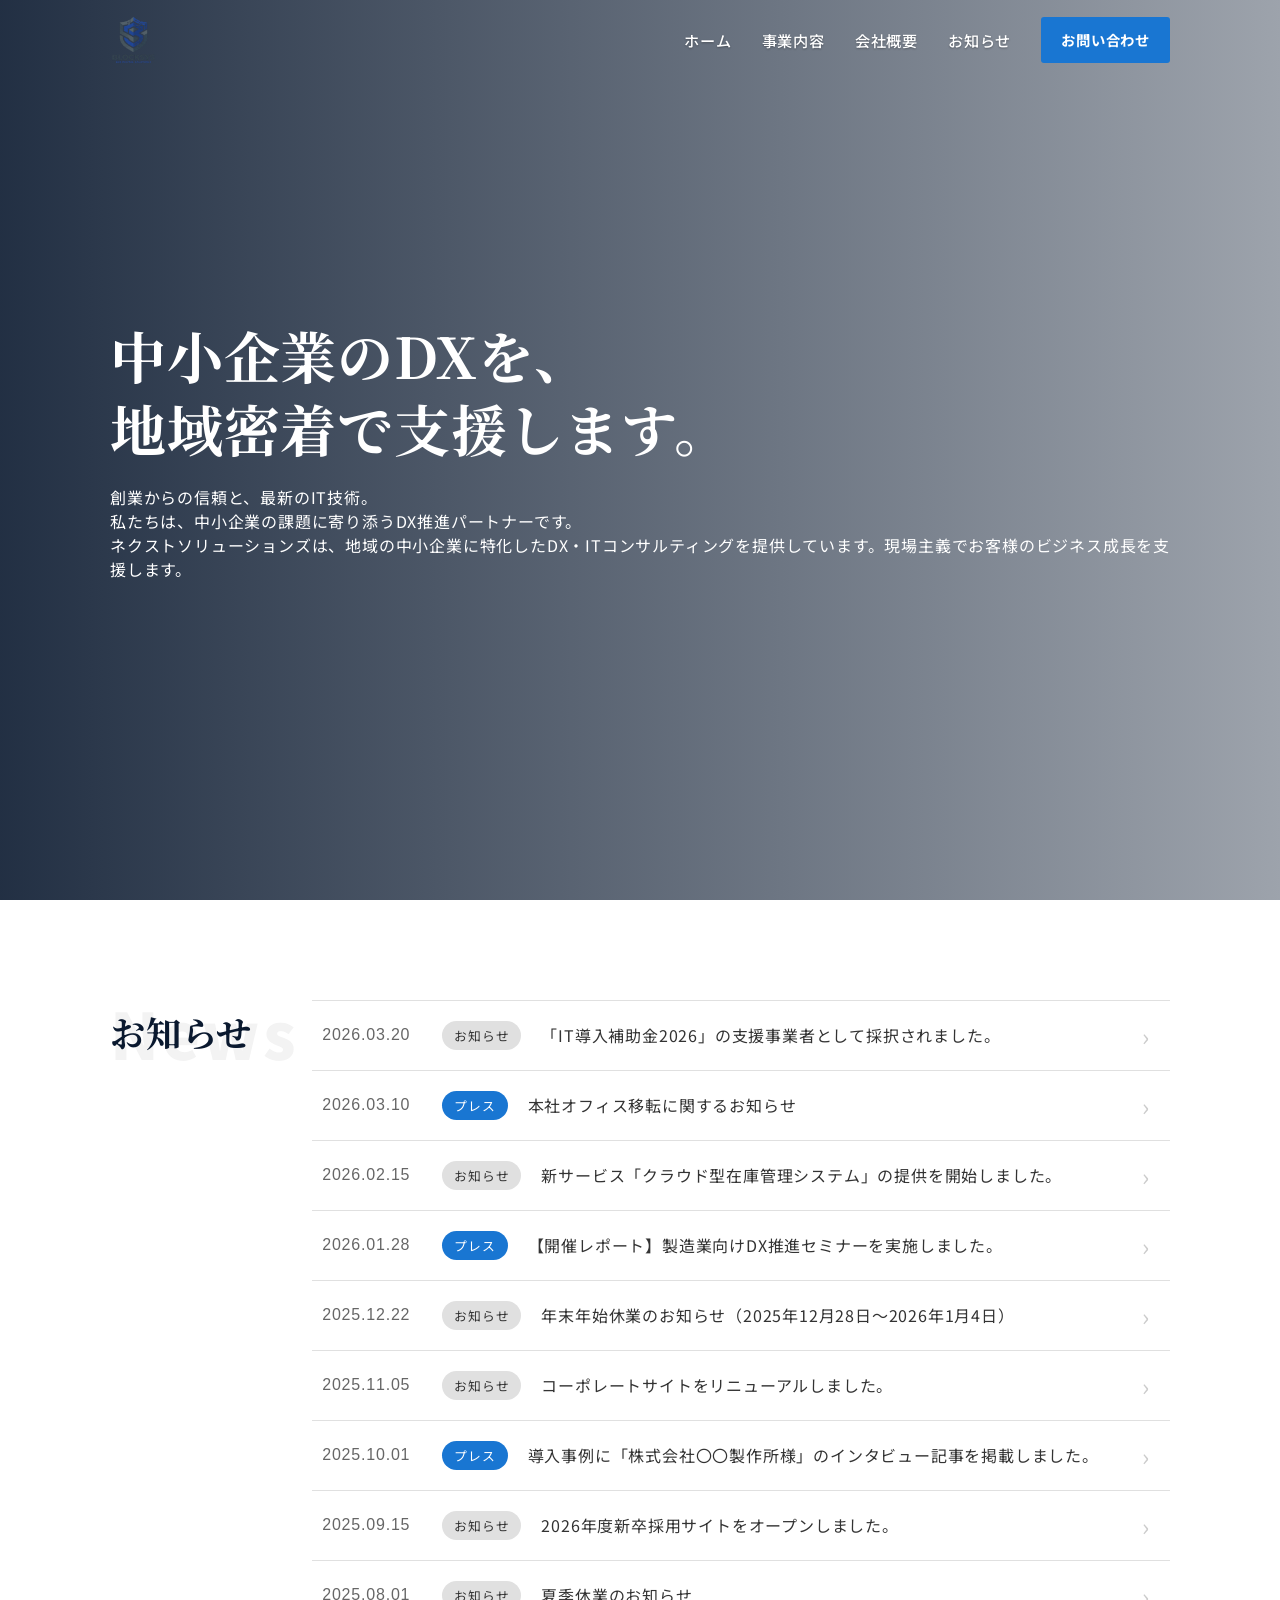
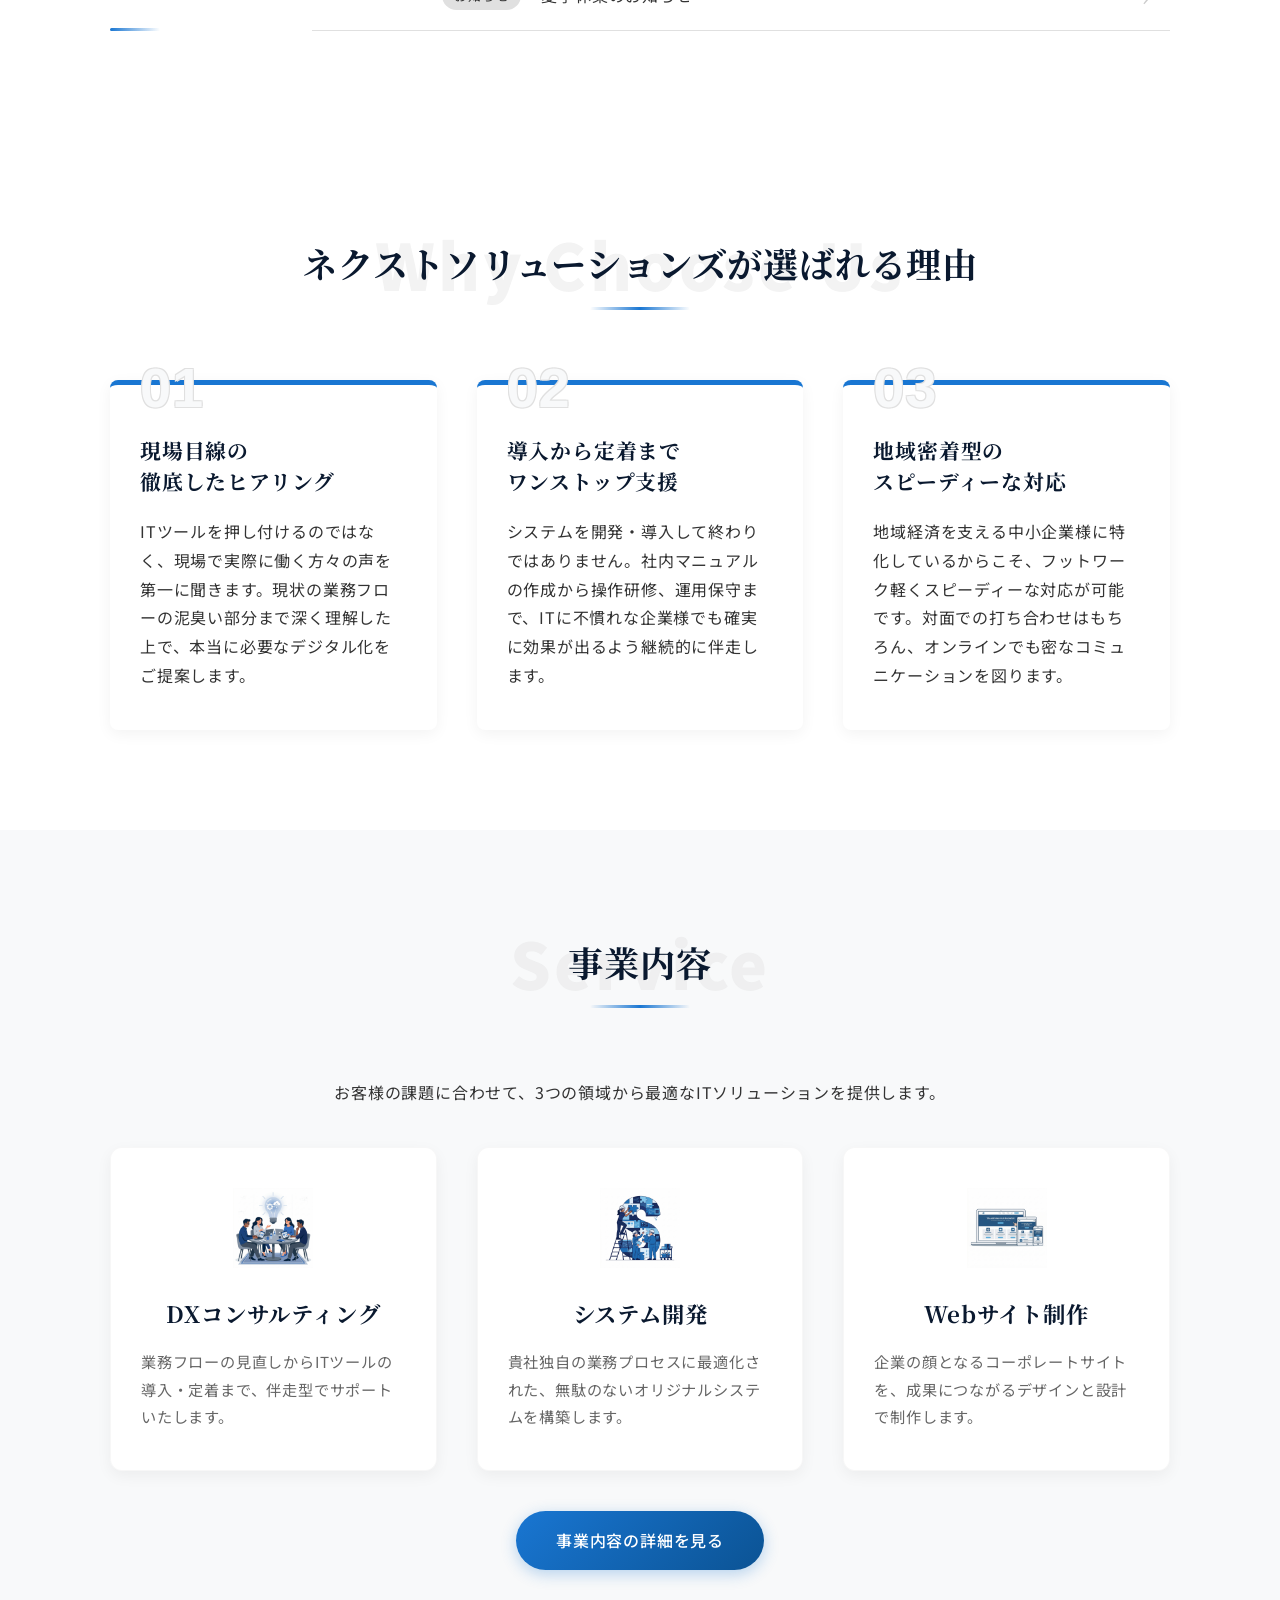
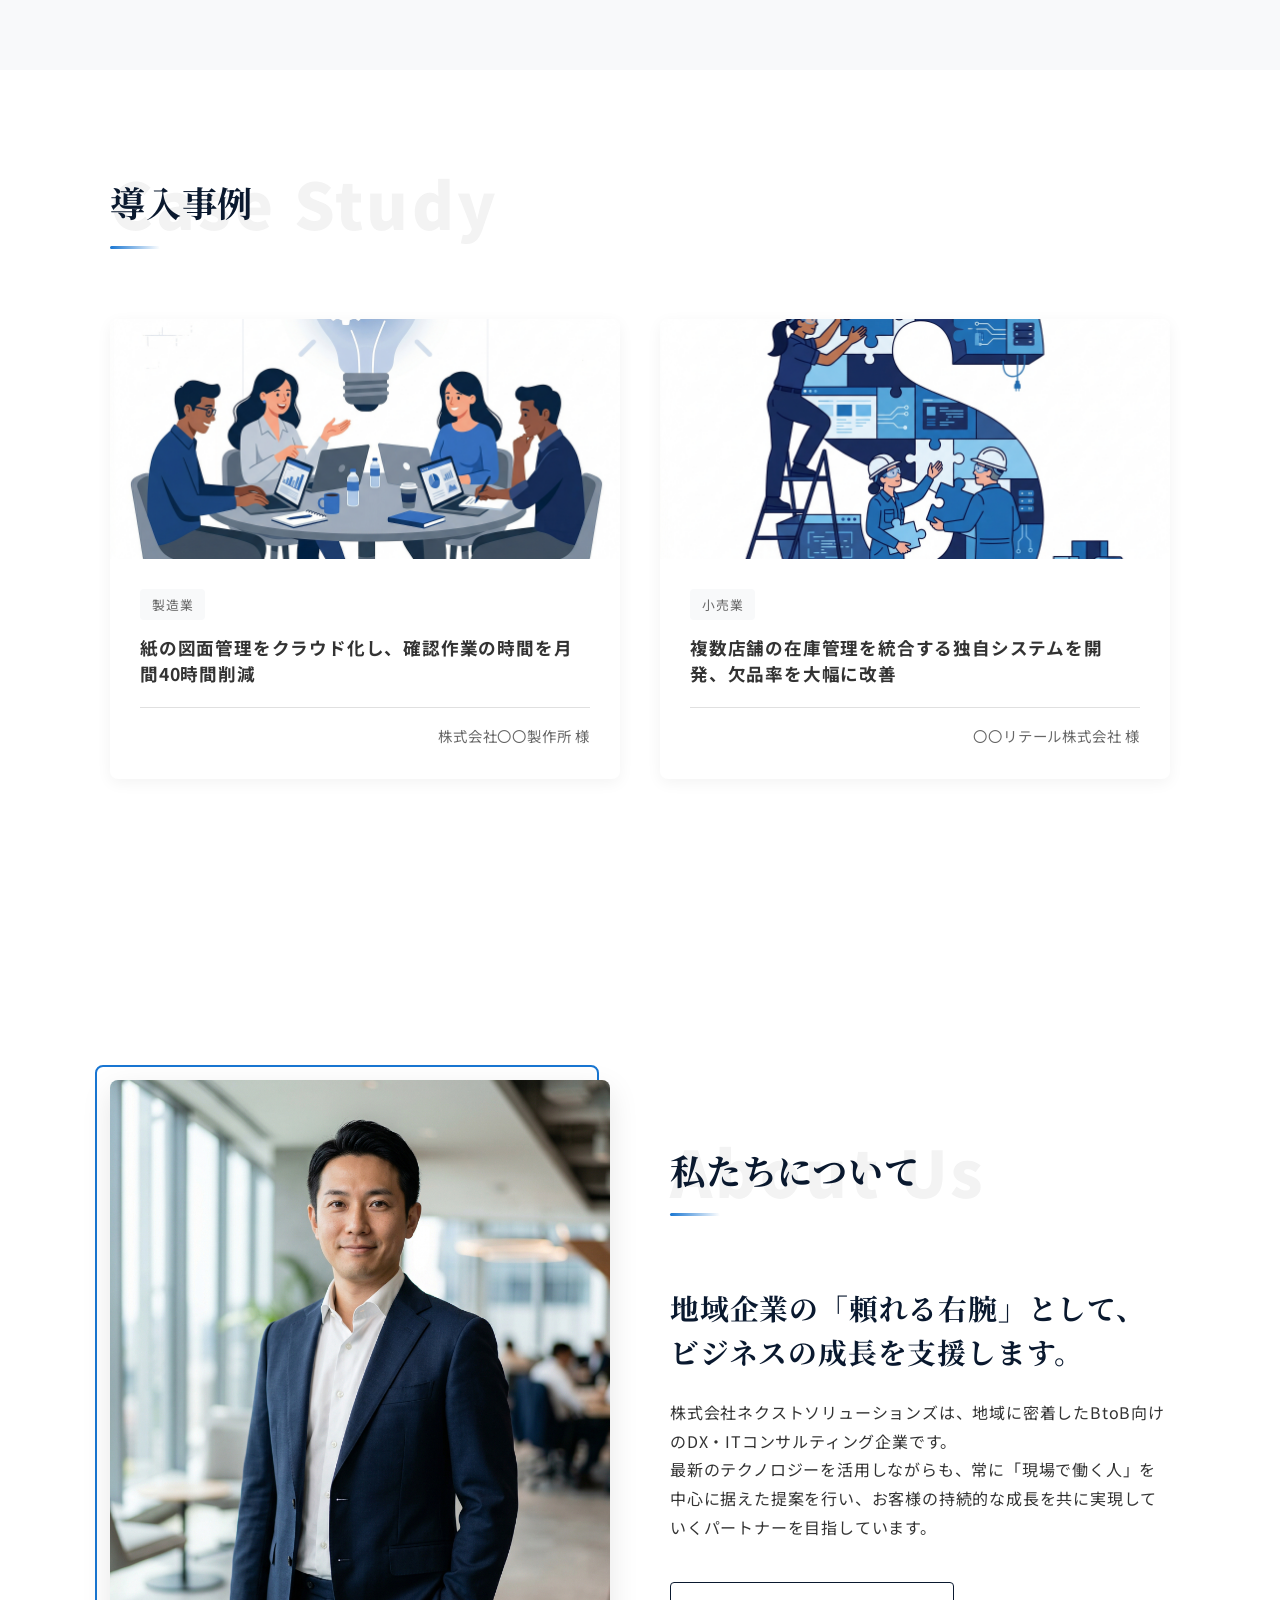
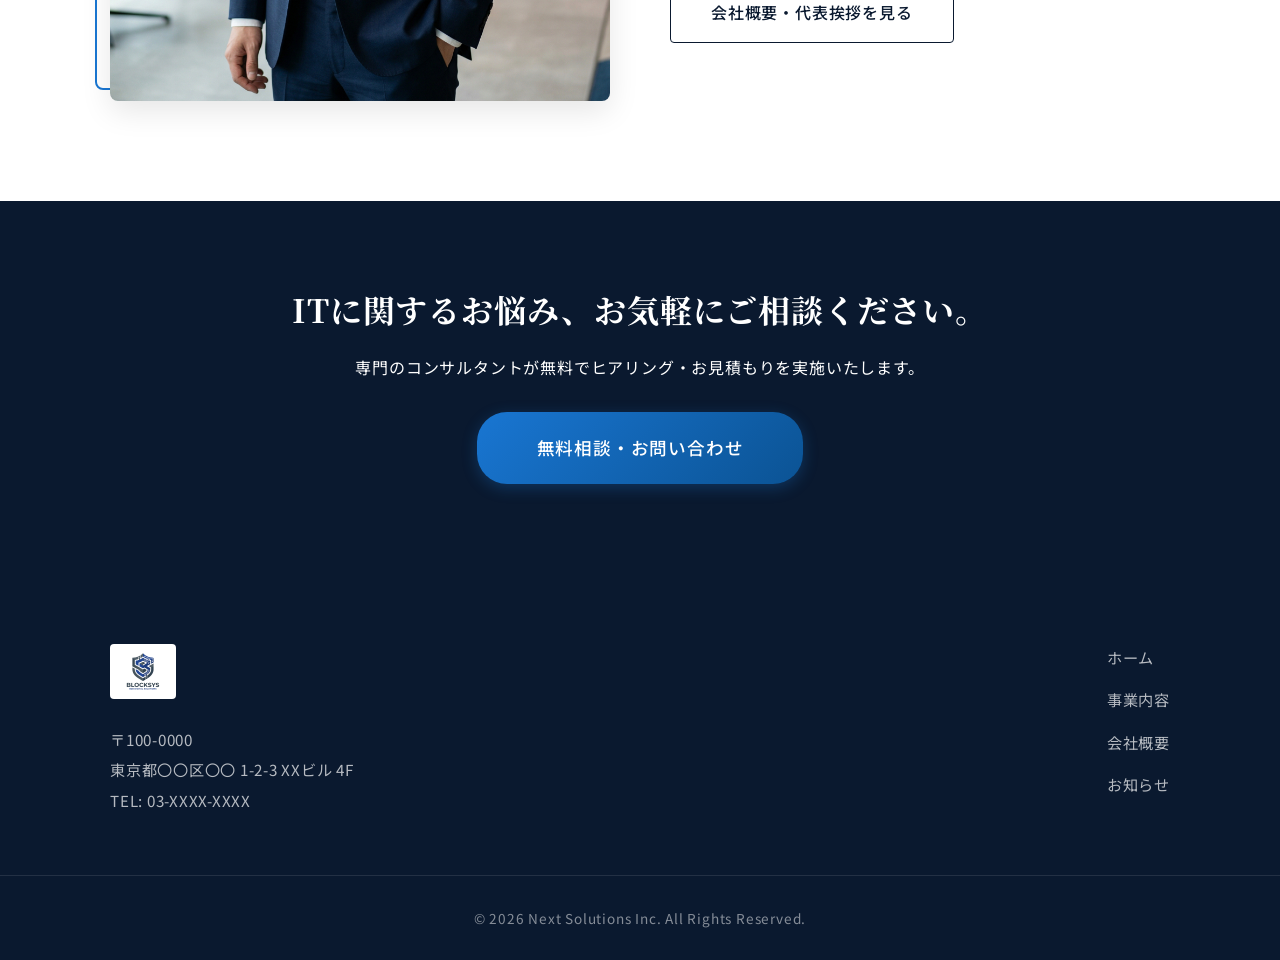
==== index.html @ 3fc7dc07 "git pull origin main --allow-unrelated-histories" ====
<!DOCTYPE html>
<html lang="ja">
<head>
    <meta charset="UTF-8">
    <meta name="viewport" content="width=device-width, initial-scale=1.0">
    <title>株式会社ネクストソリューションズ | 地域密着型DX・ITコンサルティング</title>
    <link rel="stylesheet" href="style.css">
    <link href="https://fonts.googleapis.com/css2?family=Noto+Sans+JP:wght@400;500;700&family=Noto+Serif+JP:wght@400;700&display=swap" rel="stylesheet">
    <style>
        .fade-in-up {
            opacity: 0;
            transform: translateY(30px);
            transition: opacity 0.8s ease-out, transform 0.8s ease-out;
        }
        .fade-in-up.is-visible {
            opacity: 1;
            transform: translateY(0);
        }
        .header-transparent {
            background-color: transparent;
            backdrop-filter: none;
            -webkit-backdrop-filter: none;
            box-shadow: none;
            border-bottom: none;
            transition: transform 0.3s ease, background-color 0.3s ease 0.1s, backdrop-filter 0.3s ease 0.1s, box-shadow 0.3s ease 0.1s;
        }
        .header-transparent .global-nav ul li a {
            color: #fff;
            text-shadow: 0 1px 2px rgba(0,0,0,0.3);
        }
        .header-transparent .btn-contact-header {
            color: #fff;
            border-color: #fff;
        }
        .header-transparent .menu-toggle span {
            background-color: #fff;
        }
        .header-transparent.scrolled {
            background-color: rgba(255, 255, 255, 0.95);
            backdrop-filter: blur(10px);
            -webkit-backdrop-filter: blur(10px);
            box-shadow: 0 2px 10px rgba(0, 0, 0, 0.05);
        }
        .header-transparent.scrolled .global-nav ul li a {
            color: #333;
            text-shadow: none;
        }
        .header-transparent.scrolled .btn-contact-header {
            color: #007bff; /* style.cssでの定義を想定 */
            border-color: #007bff; /* style.cssでの定義を想定 */
        }
        .header-transparent.scrolled .menu-toggle span {
            background-color: #333;
        }
        /* FVを画面最上部から表示し、高さをビューポートに合わせる */
        .fv {
            margin-top: 0;
            height: 100vh;
        }
        .news-more-btn {
            display: none; /* PCではボタンを非表示 */
        }

        /* スマートフォン表示（横幅768px以下）のお知らせセクションの調整 */
        @media (max-width: 768px) {
            .news-more-btn {
                display: block; /* スマホではボタンを表示 */
            }
            .news-list {
                display: block; /* 2列グリッドを解除 */
            }
            .news-list li {
                transition-delay: 0s !important; /* アニメーションの遅延をリセット */
            }
            /* 3件目以降を非表示にする */
            .news-list li:nth-child(n+3) {
                display: none;
            }
            .news-list li a {
                /* カード型デザインをリセットし、シンプルな箇条書き風に */
                display: block;
                padding: 15px 0;
                border-bottom: 1px solid #eee;
                border-radius: 0;
                height: auto;
            }
            .news-list .news-title {
                margin-top: 5px;
                /* 省略表示関連のスタイルを全てリセット */
                display: block;
                -webkit-line-clamp: unset;
                -webkit-box-orient: unset;
                overflow: visible;
                white-space: normal;
            }
        }
    </style>
</head>
<body>

    <!-- ローディング画面 -->
    <div id="loading" class="loading">
        <div class="loading-inner">
            <img src="images/logo.png" alt="Next Solutions" class="loading-logo">
            <div class="spinner"></div>
        </div>
    </div>

    <header class="header header-transparent">
        <div class="container header-inner">
            <a href="index.html" class="logo"><img src="images/logo.png" alt="Next Solutions"></a>
            <nav class="global-nav">
                <ul>
                    <li><a href="index.html">ホーム</a></li>
                    <li><a href="service.html">事業内容</a></li>
                    <li><a href="company.html">会社概要</a></li>
                    <li><a href="index.html#news">お知らせ</a></li> 
                </ul>
                <a href="contact.html" class="btn-contact-header">お問い合わせ</a>
            </nav>
            <button class="menu-toggle">
                <span></span><span></span><span></span>
            </button>
        </div>
    </header>

    <section class="fv">
        <div class="fv-bg">
            <video src="images/fv-bg.mp4" autoplay loop muted playsinline></video>
        </div>
        <div class="container fv-content">
            <h1 class="fv-catch fade-in-up">中小企業のDXを、<br>地域密着で支援します。</h1>
            <p class="fv-sub fade-in-up" style="transition-delay: 0.2s;">創業からの信頼と、最新のIT技術。<br>私たちは、中小企業の課題に寄り添うDX推進パートナーです。</p>
            <p class="fade-in-up" style="transition-delay: 0.4s;">
            ネクストソリューションズは、地域の中小企業に特化したDX・ITコンサルティングを提供しています。現場主義でお客様のビジネス成長を支援します。</p>
        </div>
    </section>

    <section id="news" class="news section-padding">
        <div class="container news-inner">
            <h2 class="section-title fade-in-up">お知らせ<span>News</span></h2>
            <ul class="news-list">
                <li class="fade-in-up">
                    <a href="#">
                        <time datetime="2026-03-20">2026.03.20</time>
                        <span class="category cat-info">お知らせ</span>
                        <p class="news-title">「IT導入補助金2026」の支援事業者として採択されました。</p>
                    </a>
                </li>
                <li class="fade-in-up" style="transition-delay: 0.1s;">
                    <a href="#">
                        <time datetime="2026-03-10">2026.03.10</time>
                        <span class="category cat-press">プレス</span>
                        <p class="news-title">本社オフィス移転に関するお知らせ</p>
                    </a>
                </li>
                <li class="fade-in-up" style="transition-delay: 0.2s;">
                    <a href="#">
                        <time datetime="2026-02-15">2026.02.15</time>
                        <span class="category cat-info">お知らせ</span>
                        <p class="news-title">新サービス「クラウド型在庫管理システム」の提供を開始しました。</p>
                    </a>
                </li>
                <li class="fade-in-up" style="transition-delay: 0.3s;">
                    <a href="#">
                        <time datetime="2026-01-28">2026.01.28</time>
                        <span class="category cat-press">プレス</span>
                        <p class="news-title">【開催レポート】製造業向けDX推進セミナーを実施しました。</p>
                    </a>
                </li>
                <li class="fade-in-up" style="transition-delay: 0.4s;">
                    <a href="#">
                        <time datetime="2025-12-22">2025.12.22</time>
                        <span class="category cat-info">お知らせ</span>
                        <p class="news-title">年末年始休業のお知らせ（2025年12月28日～2026年1月4日）</p>
                    </a>
                </li>
                <li class="fade-in-up" style="transition-delay: 0.5s;">
                    <a href="#">
                        <time datetime="2025-11-05">2025.11.05</time>
                        <span class="category cat-info">お知らせ</span>
                        <p class="news-title">コーポレートサイトをリニューアルしました。</p>
                    </a>
                </li>
                <li class="fade-in-up" style="transition-delay: 0.6s;">
                    <a href="#">
                        <time datetime="2025-10-01">2025.10.01</time>
                        <span class="category cat-press">プレス</span>
                        <p class="news-title">導入事例に「株式会社〇〇製作所様」のインタビュー記事を掲載しました。</p>
                    </a>
                </li>
                <li class="fade-in-up" style="transition-delay: 0.7s;">
                    <a href="#">
                        <time datetime="2025-09-15">2025.09.15</time>
                        <span class="category cat-info">お知らせ</span>
                        <p class="news-title">2026年度新卒採用サイトをオープンしました。</p>
                    </a>
                </li>
                <li class="fade-in-up" style="transition-delay: 0.8s;">
                    <a href="#">
                        <time datetime="2025-08-01">2025.08.01</time>
                        <span class="category cat-info">お知らせ</span>
                        <p class="news-title">夏季休業のお知らせ</p>
                    </a>
                </li>
            </ul>
            <div class="news-more-btn text-center mt-40 fade-in-up">
                <a href="#" class="btn-outline">お知らせ一覧を見る</a>
            </div>
        </div>
    </section>

    <section class="features section-padding">
        <div class="container">
            <h2 class="section-title text-center fade-in-up">ネクストソリューションズが選ばれる理由<span>Why Choose Us</span></h2>
            <div class="features-grid">
                <div class="feature-item fade-in-up">
                    <div class="feature-num">01</div>
                    <h3>現場目線の<br>徹底したヒアリング</h3>
                    <p>ITツールを押し付けるのではなく、現場で実際に働く方々の声を第一に聞きます。現状の業務フローの泥臭い部分まで深く理解した上で、本当に必要なデジタル化をご提案します。</p>
                </div>
                <div class="feature-item fade-in-up" style="transition-delay: 0.2s;">
                    <div class="feature-num">02</div>
                    <h3>導入から定着まで<br>ワンストップ支援</h3>
                    <p>システムを開発・導入して終わりではありません。社内マニュアルの作成から操作研修、運用保守まで、ITに不慣れな企業様でも確実に効果が出るよう継続的に伴走します。</p>
                </div>
                <div class="feature-item fade-in-up" style="transition-delay: 0.4s;">
                    <div class="feature-num">03</div>
                    <h3>地域密着型の<br>スピーディーな対応</h3>
                    <p>地域経済を支える中小企業様に特化しているからこそ、フットワーク軽くスピーディーな対応が可能です。対面での打ち合わせはもちろん、オンラインでも密なコミュニケーションを図ります。</p>
                </div>
            </div>
        </div>
    </section>

    <section class="service section-padding bg-light">
        <div class="container">
            <h2 class="section-title text-center fade-in-up">事業内容<span>Service</span></h2>
            <p class="text-center mb-40 fade-in-up">お客様の課題に合わせて、3つの領域から最適なITソリューションを提供します。</p>
            <div class="service-grid">
                <div class="service-card fade-in-up">
                    <div class="service-icon"><img src="images/image_2.jpg" alt="DXコンサルティング"></div>
                    <h3>DXコンサルティング</h3>
                    <p>業務フローの見直しからITツールの導入・定着まで、伴走型でサポートいたします。</p>
                </div>
                <div class="service-card fade-in-up" style="transition-delay: 0.2s;">
                    <div class="service-icon"><img src="images/image_3.jpg" alt="システム開発"></div>
                    <h3>システム開発</h3>
                    <p>貴社独自の業務プロセスに最適化された、無駄のないオリジナルシステムを構築します。</p>
                </div>
                <div class="service-card fade-in-up" style="transition-delay: 0.4s;">
                    <div class="service-icon"><img src="images/image_4.jpg" alt="Webサイト制作"></div>
                    <h3>Webサイト制作</h3>
                    <p>企業の顔となるコーポレートサイトを、成果につながるデザインと設計で制作します。</p>
                </div>
            </div>
            <div class="text-center mt-40">
                <a href="service.html" class="btn-primary">事業内容の詳細を見る</a>
            </div>
        </div>
    </section>

    <section class="case-study section-padding">
        <div class="container">
            <h2 class="section-title fade-in-up">導入事例<span>Case Study</span></h2>
            <div class="case-grid">
                <a href="#" class="case-card fade-in-up">
                    <div class="case-image"><img src="images/image_2.jpg" alt="事例1"></div>
                    <div class="case-content">
                        <span class="case-category">製造業</span>
                        <h3 class="case-title">紙の図面管理をクラウド化し、確認作業の時間を月間40時間削減</h3>
                        <p class="case-client">株式会社〇〇製作所 様</p>
                    </div>
                </a>
                <a href="#" class="case-card fade-in-up" style="transition-delay: 0.2s;">
                    <div class="case-image"><img src="images/image_3.jpg" alt="事例2"></div>
                    <div class="case-content">
                        <span class="case-category">小売業</span>
                        <h3 class="case-title">複数店舗の在庫管理を統合する独自システムを開発、欠品率を大幅に改善</h3>
                        <p class="case-client">〇〇リテール株式会社 様</p>
                    </div>
                </a>
            </div>
            <div class="text-center mt-40 fade-in-up">
                <a href="#" class="btn-outline">導入事例一覧を見る</a>
            </div>
        </div>
    </section>

    <section class="company section-padding">
        <div class="container company-inner">
            <div class="company-image fade-in-up">
                <img src="images/image_5.jpg" alt="私たちについて">
            </div>
            <div class="company-text fade-in-up" style="transition-delay: 0.2s;">
                <h2 class="section-title">私たちについて<span>About Us</span></h2>
                <h3 class="company-catch">地域企業の「頼れる右腕」として、<br>ビジネスの成長を支援します。</h3>
                <p>株式会社ネクストソリューションズは、地域に密着したBtoB向けのDX・ITコンサルティング企業です。<br>最新のテクノロジーを活用しながらも、常に「現場で働く人」を中心に据えた提案を行い、お客様の持続的な成長を共に実現していくパートナーを目指しています。</p>
                <div class="mt-40">
                    <a href="company.html" class="btn-outline">会社概要・代表挨拶を見る</a>
                </div>
            </div>
        </div>
    </section>

    <section class="contact-cta">
        <div class="container text-center fade-in-up">
            <h2>ITに関するお悩み、お気軽にご相談ください。</h2>
            <p>専門のコンサルタントが無料でヒアリング・お見積もりを実施いたします。</p>
            <a href="contact.html" class="btn-primary btn-large mt-20">無料相談・お問い合わせ</a>
        </div>
    </section>

    <footer class="footer">
        <div class="container footer-inner">
            <div class="footer-info">
                <div class="footer-logo"><img src="images/logo.png" alt="Next Solutions"></div>
                <p>〒100-0000<br>東京都〇〇区〇〇 1-2-3 XXビル 4F<br>TEL: 03-XXXX-XXXX</p>
            </div>
            <div class="footer-links">
                <ul>
                    <li><a href="index.html">ホーム</a></li>
                    <li><a href="service.html">事業内容</a></li>
                    <li><a href="company.html">会社概要</a></li>
                    <li><a href="index.html#news">お知らせ</a></li>
                </ul>
            </div>
        </div>
        <div class="footer-copy">
            <p>&copy; 2026 Next Solutions Inc. All Rights Reserved.</p>
        </div>
    </footer>

    <script>
        // ローディング画面の制御
        let isLoaded = false;
        const loading = document.getElementById('loading');
        
        window.addEventListener('load', () => {
            isLoaded = true;
            if (loading) {
                loading.classList.remove('is-active');
                loading.classList.add('is-loaded');
            }
        });

        // 読み込みに時間がかかる場合（500ms以上）のみローディング画面を表示
        setTimeout(() => {
            if (!isLoaded && loading) {
                loading.classList.add('is-active');
            }
        }, 500);

        document.addEventListener('DOMContentLoaded', () => {
            const observer = new IntersectionObserver((entries) => {
                entries.forEach(entry => {
                    if (entry.isIntersecting) {
                        entry.target.classList.add('is-visible');
                        observer.unobserve(entry.target);
                    }
                });
            }, { rootMargin: '0px 0px -50px 0px' });
            document.querySelectorAll('.fade-in-up').forEach(el => observer.observe(el));

            // ヘッダーのスクロール処理
            const header = document.querySelector('.header');
            let lastScrollTop = 0;

            window.addEventListener('scroll', () => {
                let scrollTop = window.pageYOffset || document.documentElement.scrollTop;

                // トップページ透過ヘッダーの背景色切り替え
                if (header.classList.contains('header-transparent')) {
                    if (scrollTop > 50) {
                        header.classList.add('scrolled');
                    } else {
                        header.classList.remove('scrolled');
                    }
                }

                // ヘッダーの表示・非表示
                if (scrollTop > lastScrollTop && scrollTop > header.offsetHeight) {
                    header.classList.add('header--hidden');
                } else {
                    header.classList.remove('header--hidden');
                }
                lastScrollTop = scrollTop <= 0 ? 0 : scrollTop;
            });

            // ハンバーガーメニューの開閉
            const menuToggle = document.querySelector('.menu-toggle');
            const globalNav = document.querySelector('.global-nav');
            menuToggle.addEventListener('click', () => {
                document.body.classList.toggle('menu-open');
                menuToggle.classList.toggle('is-active');
                globalNav.classList.toggle('is-active');
            });
        });
    </script>
</body>
</html>
---- style.css ----
@charset "UTF-8";

/* --- 変数定義（BtoB向けのカチッとしたカラーリング） --- */
:root {
    --color-primary: #0A192F; /* 濃紺（メインカラー） */
    --color-accent: #1976D2; /* 落ち着いた青（ボタン等） */
    --color-text-main: #333333;
    --color-text-light: #666666;
    --color-bg-light: #F8F9FA;
    --color-border: #E0E0E0;
    --font-sans: 'Noto Sans JP', sans-serif;
    --font-serif: 'Noto Serif JP', serif;
    --container-width: 1100px;
}

/* --- アニメーション定義 --- */
@keyframes fadeUp {
    0% { opacity: 0; transform: translateY(30px); }
    100% { opacity: 1; transform: translateY(0); }
}
@keyframes bgZoom {
    0% { transform: scale(1); }
    100% { transform: scale(1.1); }
}
@keyframes spin {
    0% { transform: rotate(0deg); }
    100% { transform: rotate(360deg); }
}

/* --- Loading Screen --- */
.loading {
    position: fixed;
    top: 0;
    left: 0;
    width: 100%;
    height: 100vh;
    background-color: var(--color-primary);
    z-index: 9999;
    display: flex;
    justify-content: center;
    align-items: center;
    opacity: 0;
    visibility: hidden;
    transition: opacity 0.6s ease, visibility 0.6s ease;
}
.loading.is-active {
    opacity: 1;
    visibility: visible;
}
.loading.is-loaded {
    opacity: 0;
    visibility: hidden;
}
.loading-inner {
    text-align: center;
}
.loading-logo {
    width: 120px;
    margin-bottom: 25px;
    display: block;
    background-color: #fff;
    padding: 10px;
    border-radius: 8px;
}
.spinner {
    width: 40px;
    height: 40px;
    margin: 0 auto;
    border: 3px solid rgba(255, 255, 255, 0.2);
    border-top: 3px solid #fff;
    border-radius: 50%;
    animation: spin 1s linear infinite;
}

/* --- リセット & ベース --- */
* {
    margin: 0;
    padding: 0;
    box-sizing: border-box;
}

body {
    font-family: var(--font-sans);
    color: var(--color-text-main);
    line-height: 1.8;
    background-color: #fff;
    letter-spacing: 0.05em;
}

a {
    text-decoration: none;
    color: var(--color-primary);
    transition: all 0.3s ease;
}

a:hover {
    opacity: 0.7;
}

img {
    max-width: 100%;
    height: auto;
    vertical-align: bottom;
}

ul {
    list-style: none;
}

.container {
    max-width: var(--container-width);
    margin: 0 auto;
    padding: 0 20px;
}

.section-padding {
    padding: 100px 0;
}

.text-center { text-align: center; }
.mt-40 { margin-top: 40px; }
.bg-light { background-color: var(--color-bg-light); }

/* --- 見出しスタイル --- */
.section-title {
    font-family: var(--font-serif);
    font-size: 2.2rem;
    color: var(--color-primary);
    margin-bottom: 70px;
    position: relative;
    z-index: 1;
    padding-bottom: 15px;
}

.section-title span {
    position: absolute;
    top: -25px;
    left: 0;
    font-family: var(--font-sans);
    font-size: 4rem;
    color: var(--color-border);
    opacity: 0.4;
    z-index: -1;
    letter-spacing: 0.05em;
    font-weight: 900;
    pointer-events: none;
    white-space: nowrap;
}

.section-title.text-center span {
    left: 50%;
    transform: translateX(-50%);
}

.section-title::after {
    content: '';
    position: absolute;
    bottom: 0;
    left: 0;
    width: 50px;
    height: 3px;
    background: linear-gradient(90deg, var(--color-accent), transparent);
    border-radius: 2px;
}
.text-center.section-title::after {
    left: 50%;
    transform: translateX(-50%);
    background: linear-gradient(90deg, transparent, var(--color-accent), transparent);
    width: 100px;
}

/* --- ボタン --- */
.btn-primary {
    display: inline-block;
    background: linear-gradient(135deg, var(--color-accent), #0b5394);
    color: #fff;
    padding: 15px 40px;
    border-radius: 30px;
    font-weight: 500;
    transition: all 0.4s cubic-bezier(0.165, 0.84, 0.44, 1);
    box-shadow: 0 4px 15px rgba(25, 118, 210, 0.3);
    border: none;
}
.btn-primary:hover {
    background: linear-gradient(135deg, #115293, var(--color-accent));
    color: #fff;
    transform: translateY(-3px);
    box-shadow: 0 8px 25px rgba(25, 118, 210, 0.5);
}

.btn-outline {
    display: inline-block;
    border: 1px solid var(--color-primary);
    color: var(--color-primary);
    padding: 15px 40px;
    border-radius: 4px;
    font-weight: 500;
    transition: all 0.4s cubic-bezier(0.165, 0.84, 0.44, 1);
}
.btn-outline:hover {
    background-color: var(--color-primary);
    color: #fff;
    transform: translateY(-2px);
    box-shadow: 0 4px 6px rgba(10, 25, 47, 0.2);
}

.btn-large {
    font-size: 1.1rem;
    padding: 20px 60px;
}

/* --- Header --- */
.header {
    position: fixed;
    top: 0;
    left: 0;
    width: 100%;
    background-color: rgba(255, 255, 255, 0.85);
    backdrop-filter: blur(10px);
    -webkit-backdrop-filter: blur(10px);
    border-bottom: 1px solid var(--color-border);
    z-index: 1000;
    padding: 15px 0;
    box-shadow: 0 2px 10px rgba(0, 0, 0, 0.05);
    transition: transform 0.3s ease;
}

.header--hidden {
    transform: translateY(-100%);
}

.header-inner {
    display: flex;
    justify-content: space-between;
    align-items: center;
}

.logo {
    font-family: var(--font-serif);
    font-size: 1.5rem;
    font-weight: 700;
    color: var(--color-primary);
}

.logo img {
    height: 50px;
    width: auto;
}

.global-nav {
    display: flex;
    align-items: center;
}

.global-nav ul {
    display: flex;
    margin-right: 30px;
}

.global-nav ul li {
    margin-left: 30px;
}

.global-nav ul li a {
    color: var(--color-text-main);
    font-weight: 500;
    font-size: 0.95rem;
}

.btn-contact-header {
    background-color: var(--color-accent);
    color: #fff;
    padding: 10px 20px;
    border-radius: 3px;
    font-size: 0.9rem;
    font-weight: bold;
}

.menu-toggle {
    display: none; /* PCでは非表示 */
    z-index: 1002;
}

/* --- Hero (FV) --- */
.fv {
    position: relative;
    height: 80vh;
    min-height: 500px;
    display: flex;
    align-items: center;
    margin-top: 70px; /* ヘッダーの高さ分 */
}

.fv-bg {
    position: absolute;
    top: 0;
    left: 0;
    width: 100%;
    height: 100%;
    z-index: -1;
    overflow: hidden;
}

.fv-bg img,
.fv-bg video {
    width: 100%;
    height: 100%;
    object-fit: cover;
    opacity: 0.3; /* 背景画像を暗くしてテキストを読みやすく */
}
.fv-bg img {
    animation: bgZoom 20s linear infinite alternate;
}

.fv::after {
    content: '';
    position: absolute;
    top: 0;
    left: 0;
    width: 100%;
    height: 100%;
    background: linear-gradient(to right, rgba(10, 25, 47, 0.9) 0%, rgba(10, 25, 47, 0.4) 100%);
    z-index: -1;
}

.fv-content {
    color: #fff;
    animation: fadeUp 1.2s cubic-bezier(0.2, 0.8, 0.2, 1) forwards;
}

.fv-catch {
    font-family: var(--font-serif);
    font-size: 3.5rem;
    line-height: 1.3;
    margin-bottom: 20px;
}

.fv-sub {
    font-size: 1.1rem;
    line-height: 1.8;
}

.fv-content p{
    font-size: 1rem;
    line-height: 1.5;
}

/* --- News --- */
.news-inner {
    display: flex;
    gap: 60px;
}

.news .section-title {
    flex-shrink: 0;
    margin-bottom: 0;
}

.news-list {
    flex-grow: 1;
}

.news-list li {
    border-bottom: 1px solid var(--color-border);
}

.news-list li:first-child {
    border-top: 1px solid var(--color-border);
}

.news-list a {
    display: flex;
    align-items: center;
    padding: 20px 10px;
    color: var(--color-text-main);
    position: relative;
    transition: all 0.4s cubic-bezier(0.165, 0.84, 0.44, 1);
}

.news-list a::after {
    content: '\203A';
    position: absolute;
    right: 20px;
    font-size: 1.5rem;
    color: #ccc;
    transition: right 0.3s ease, color 0.3s ease;
}

.news-list a:hover {
    background-color: var(--color-bg-light);
    padding-left: 15px;
}

.news-list a:hover::after {
    right: 15px;
    color: var(--color-accent);
}

.news-list time {
    font-family: Arial, sans-serif;
    color: var(--color-text-light);
    width: 120px;
    flex-shrink: 0;
}

.category {
    font-size: 0.8rem;
    padding: 3px 12px;
    border-radius: 20px;
    margin-right: 20px;
    flex-shrink: 0;
}

.cat-info { background-color: #e0e0e0; }
.cat-press { background-color: var(--color-accent); color: #fff; }

.news-title {
    flex-grow: 1;
}

/* --- Service --- */
.service-grid {
    display: grid;
    grid-template-columns: repeat(3, 1fr);
    gap: 40px;
}

.service-card {
    background-color: #fff;
    padding: 40px 30px;
    border: 1px solid rgba(0,0,0,0.03);
    border-radius: 12px;
    text-align: center;
    box-shadow: 0 5px 15px rgba(0, 0, 0, 0.05);
    transition: transform 0.5s cubic-bezier(0.165, 0.84, 0.44, 1), box-shadow 0.5s cubic-bezier(0.165, 0.84, 0.44, 1);
    position: relative;
    overflow: hidden;
}

.service-card::before {
    content: '';
    position: absolute;
    top: 0; left: 0; width: 100%; height: 4px;
    background: linear-gradient(90deg, var(--color-accent), #4fc3f7);
    transform: scaleX(0);
    transform-origin: left;
    transition: transform 0.4s ease;
}

.service-card:hover {
    transform: translateY(-10px);
    box-shadow: 0 15px 30px rgba(0, 0, 0, 0.1);
}

.service-card:hover::before {
    transform: scaleX(1);
}

.service-icon {
    margin-bottom: 25px;
}

.service-icon img {
    width: 80px;
    height: 80px;
}

.service-card h3 {
    font-family: var(--font-serif);
    font-size: 1.4rem;
    color: var(--color-primary);
    margin-bottom: 15px;
}

.service-card p {
    font-size: 0.95rem;
    color: var(--color-text-light);
    text-align: left;
}

/* --- Features (選ばれる理由) --- */
.features-grid {
    display: grid;
    grid-template-columns: repeat(3, 1fr);
    gap: 40px;
    margin-top: 50px;
}

.feature-item {
    background-color: #fff;
    padding: 40px 30px;
    border-radius: 8px;
    border-top: 5px solid var(--color-accent);
    box-shadow: 0 4px 15px rgba(0,0,0,0.05);
    position: relative;
}

.feature-num {
    position: absolute;
    top: -25px;
    left: 30px;
    font-family: Arial, sans-serif;
    font-size: 3.5rem;
    font-weight: 700;
    color: var(--color-bg-light);
    text-shadow: -1px -1px 0 var(--color-border), 1px -1px 0 var(--color-border), -1px 1px 0 var(--color-border), 1px 1px 0 var(--color-border);
    line-height: 1;
}

.feature-item h3 {
    font-family: var(--font-serif);
    font-size: 1.3rem;
    color: var(--color-primary);
    margin-bottom: 20px;
    line-height: 1.5;
    margin-top: 10px;
}

/* --- Case Study (導入事例) --- */
.case-grid {
    display: grid;
    grid-template-columns: repeat(2, 1fr);
    gap: 40px;
}

.case-card {
    display: flex;
    flex-direction: column;
    background-color: #fff;
    border-radius: 8px;
    overflow: hidden;
    box-shadow: 0 4px 15px rgba(0,0,0,0.05);
    color: var(--color-text-main);
}

.case-card:hover {
    transform: translateY(-5px);
    box-shadow: 0 10px 20px rgba(0,0,0,0.1);
    opacity: 1;
}

.case-card:hover .case-image img {
    transform: scale(1.05);
}

.case-image {
    overflow: hidden;
    height: 240px;
}

.case-image img {
    width: 100%;
    height: 100%;
    object-fit: cover;
    transition: transform 0.5s ease;
}

.case-content {
    padding: 30px;
    flex-grow: 1;
    display: flex;
    flex-direction: column;
}

.case-category {
    display: inline-block;
    background-color: var(--color-bg-light);
    color: var(--color-text-light);
    font-size: 0.8rem;
    padding: 4px 12px;
    border-radius: 4px;
    margin-bottom: 15px;
    align-self: flex-start;
}

.case-title {
    font-size: 1.1rem;
    font-weight: 700;
    margin-bottom: 20px;
    line-height: 1.5;
    flex-grow: 1;
}

.case-client {
    font-size: 0.9rem;
    color: var(--color-text-light);
    text-align: right;
    border-top: 1px solid var(--color-border);
    padding-top: 15px;
}

/* --- Company --- */
.company-inner {
    display: flex;
    align-items: center;
    gap: 60px;
}

.company-image {
    flex: 1;
    position: relative;
    z-index: 1;
}
.company-image::before {
    content: '';
    position: absolute;
    top: -15px;
    left: -15px;
    width: 100%;
    height: 100%;
    border: 2px solid var(--color-accent);
    border-radius: 8px;
    z-index: -1;
    transition: transform 0.4s ease;
}
.company-inner:hover .company-image::before {
    transform: translate(10px, 10px);
}
.company-image img {
    border-radius: 8px;
    box-shadow: 0 10px 30px rgba(0,0,0,0.1);
}

.company-text {
    flex: 1;
}

.company-catch {
    font-family: var(--font-serif);
    font-size: 1.8rem;
    color: var(--color-primary);
    margin-bottom: 25px;
    line-height: 1.5;
}

/* --- Contact CTA --- */
.contact-cta {
    background-color: var(--color-primary);
    color: #fff;
    padding: 80px 0;
}

.contact-cta h2 {
    font-family: var(--font-serif);
    font-size: 2rem;
    margin-bottom: 15px;
}

.contact-cta p {
    margin-bottom: 30px;
}

/* --- Footer --- */
.footer {
    background-color: var(--color-primary);
    color: rgba(255, 255, 255, 0.7);
    padding: 80px 0 30px;
    font-size: 0.95rem;
}

.footer-inner {
    display: flex;
    justify-content: space-between;
    align-items: flex-start;
    margin-bottom: 60px;
}

.footer-info p {
    line-height: 2;
    letter-spacing: 0.05em;
}

.footer-logo {
    margin-bottom: 25px;
}

.footer-logo img {
    height: 55px;
    width: auto;
    background-color: #fff;
    padding: 8px 15px;
    border-radius: 4px;
}

.footer-links {
    display: flex;
    gap: 80px;
}

.footer-links a {
    color: rgba(255, 255, 255, 0.7);
    display: inline-block;
    margin-bottom: 15px;
    position: relative;
    transition: color 0.3s ease, transform 0.3s ease;
}

.footer-links a:hover {
    color: #fff;
    transform: translateX(5px);
}

.footer-copy {
    text-align: center;
    border-top: 1px solid rgba(255, 255, 255, 0.1);
    padding-top: 30px;
    font-size: 0.85rem;
    color: rgba(255, 255, 255, 0.5);
}

/* --- Responsive (Tablet & Mobile) --- */
@media screen and (max-width: 992px) {
    .news-inner, .company-inner {
        flex-direction: column;
        gap: 30px;
    }
    .service-grid {
        grid-template-columns: repeat(2, 1fr);
    }
    .features-grid, .case-grid {
        grid-template-columns: 1fr;
    }
    .flow-list {
        flex-wrap: wrap;
        gap: 60px 20px;
    }
    .flow-item {
        flex: 0 0 calc(50% - 10px);
    }
    .flow-item:not(:last-child)::after {
        display: none;
    }
}

@media screen and (max-width: 768px) {
    .menu-toggle {
        display: block;
        background: none;
        border: none;
        width: 30px;
        height: 20px;
        position: relative;
        cursor: pointer;
    }
    .menu-toggle span {
        display: block;
        width: 100%;
        height: 2px;
        background-color: var(--color-primary);
        position: absolute;
        left: 0;
        transition: all 0.3s ease;
    }
    .menu-toggle span:nth-child(1) { top: 0; }
    .menu-toggle span:nth-child(2) { top: 9px; }
    .menu-toggle span:nth-child(3) { bottom: 0; }

    /* ハンバーガーメニュー開閉アニメーション */
    .menu-toggle.is-active span:nth-child(1) {
        top: 9px;
        transform: rotate(45deg);
    }
    .menu-toggle.is-active span:nth-child(2) {
        opacity: 0;
    }
    .menu-toggle.is-active span:nth-child(3) {
        top: 9px;
        transform: rotate(-45deg);
    }

    /* メニューオープン時の背景固定 */
    body.menu-open {
        overflow: hidden;
    }

    /* ドロワーメニュー */
    .global-nav {
        position: fixed;
        top: 0;
        right: 0;
        width: 85%;
        max-width: 320px;
        height: 100vh;
        background-color: var(--color-primary);
        z-index: 1001;
        padding: 80px 0 40px;
        transform: translateX(100%);
        transition: transform 0.5s cubic-bezier(0.2, 0.8, 0.2, 1);
        display: flex;
        flex-direction: column;
    }
    .global-nav.is-active {
        transform: translateX(0);
    }
    .global-nav ul {
        flex-direction: column;
        margin-right: 0;
        width: 100%;
        flex-grow: 1;
    }
    .global-nav ul li {
        margin-left: 0;
        border-bottom: 1px solid rgba(255, 255, 255, 0.1);
    }
    .global-nav ul li a {
        color: #fff;
        padding: 18px 25px;
        display: block;
    }
    .global-nav .btn-contact-header {
        margin: 30px 25px 0;
        text-align: center;
        display: block;
    }

    .flow-list {
        flex-direction: column;
        gap: 50px;
    }
    .flow-item { flex: 0 0 100%; width: 100%; }

    .fv-catch { font-size: 2.2rem; }
    .service-grid { grid-template-columns: 1fr; }
    
    .news-list a {
        flex-direction: column;
        align-items: flex-start;
    }
    .news-list time, .category {
        margin-bottom: 10px;
    }

    /* スマホ表示でのデザイン微調整 */
    .section-title span {
        font-size: 3rem;
        top: -15px;
    }
    .company-image::before,
    .service-row-image::before {
        display: none;
    }

    .footer-inner {
        flex-direction: column;
        align-items: center;
        text-align: center;
        gap: 40px;
    }
    .footer-links {
        width: 100%;
    }
    .footer-links ul {
        display: grid;
        grid-template-columns: repeat(2, 1fr);
        gap: 10px 15px;
        max-width: 320px;
        margin: 0 auto;
    }
    .footer-links a {
        margin-bottom: 0;
        padding: 10px;
        border-radius: 4px;
        display: block;
        background-color: rgba(255, 255, 255, 0.05);
    }
    .footer-links a:hover {
        transform: none;
        background-color: rgba(255, 255, 255, 0.15);
    }
}

/* =========================================================
   下層ページ用スタイル (company.html等)
   ========================================================= */

/* --- Page Header (下層ページのメインビジュアル) --- */
.page-header {
    margin-top: 70px; /* ヘッダーの高さ分 */
    background-color: var(--color-primary);
    background-image: linear-gradient(rgba(10, 25, 47, 0.9), rgba(10, 25, 47, 0.8)), url('https://via.placeholder.com/1920x400/1A2530/ffffff?text=Company+Header');
    background-size: cover;
    background-position: center;
    padding: 80px 0;
    text-align: center;
    color: #fff;
}

.page-title {
    font-family: var(--font-serif);
    font-size: 2.5rem;
    letter-spacing: 0.1em;
    animation: fadeUp 1s cubic-bezier(0.2, 0.8, 0.2, 1) forwards;
}

.page-title span {
    display: block;
    font-family: var(--font-sans);
    font-size: 1rem;
    color: var(--color-accent);
    margin-top: 10px;
    letter-spacing: 0.15em;
}

/* --- パンくずリスト --- */
.breadcrumb {
    background-color: #f4f4f4;
    padding: 12px 0;
    font-size: 0.85rem;
}

.breadcrumb ul {
    display: flex;
    align-items: center;
}

.breadcrumb li {
    margin-right: 10px;
    color: var(--color-text-light);
}

.breadcrumb li a {
    color: var(--color-text-main);
}

.breadcrumb li a:hover {
    color: var(--color-accent);
}

/* --- 代表挨拶 (Message) --- */
.message-inner {
    display: flex;
    align-items: flex-start;
    gap: 60px;
    max-width: 900px;
    margin: 0 auto;
}

.message-image {
    flex: 0 0 40%;
}

.message-text {
    flex: 1;
}

.message-catch {
    font-family: var(--font-serif);
    font-size: 1.6rem;
    color: var(--color-primary);
    line-height: 1.5;
    margin-bottom: 30px;
}

.message-text p {
    margin-bottom: 20px;
}

.signature {
    margin-top: 40px;
    text-align: right;
    font-size: 1.1rem;
}

.signature strong {
    font-size: 1.4rem;
    font-family: var(--font-serif);
    margin-left: 10px;
}

/* --- 会社概要テーブル (Profile Table) --- */
.profile-table {
    width: 100%;
    max-width: 800px;
    margin: 0 auto;
    border-collapse: collapse;
    background-color: #fff;
}

.profile-table th, 
.profile-table td {
    padding: 25px 30px;
    border: 1px solid var(--color-border);
    text-align: left;
    vertical-align: top;
}

.profile-table th {
    width: 25%;
    background-color: #f9fafb;
    font-weight: 500;
    color: var(--color-primary);
}

.map-link {
    display: inline-block;
    margin-top: 10px;
    font-size: 0.85rem;
    color: var(--color-accent);
    text-decoration: underline;
}

/* --- レスポンシブ追加 (下層ページ) --- */
@media screen and (max-width: 768px) {
    .page-header {
        padding: 50px 0;
    }
    .page-title {
        font-size: 2rem;
    }
    .message-inner {
        flex-direction: column;
        gap: 40px;
    }
    .message-image {
        flex: 0 0 100%;
        max-width: 300px;
        margin: 0 auto;
    }
    .profile-table th, 
    .profile-table td {
        display: block;
        width: 100%;
    }
    .profile-table th {
        border-bottom: none;
        padding-bottom: 10px;
        background-color: transparent;
    }
    .profile-table td {
        border-top: none;
        padding-top: 0;
    }
}
/* =========================================================
   Service & Contact 下層ページ用追加スタイル
   ========================================================= */

/* --- Service (ジグザグレイアウト) --- */
.service-row {
    display: flex;
    align-items: center;
    gap: 60px;
    margin-bottom: 100px;
}

.service-row:last-child {
    margin-bottom: 0;
}

/* クラス名「reverse」がついている場合は左右を反転させる */
.service-row.reverse {
    flex-direction: row-reverse;
}

.service-row-image {
    flex: 1;
    position: relative;
    z-index: 1;
}
.service-row-image::before {
    content: '';
    position: absolute;
    bottom: -15px;
    right: -15px;
    width: 100%;
    height: 100%;
    background-color: var(--color-accent);
    border-radius: 8px;
    z-index: -1;
    transition: transform 0.4s ease;
}
.service-row:hover .service-row-image::before {
    transform: translate(-10px, -10px);
}
.service-row-image img {
    border-radius: 8px;
    box-shadow: 0 10px 30px rgba(0,0,0,0.1);
}

.service-row-text {
    flex: 1;
}

.service-num {
    display: inline-block;
    font-family: var(--font-en, sans-serif);
    font-size: 3rem;
    font-weight: 700;
    color: var(--color-border);
    margin-bottom: 10px;
}

.service-title {
    font-family: var(--font-serif);
    font-size: 2rem;
    color: var(--color-primary);
    margin-bottom: 20px;
}

/* --- Flow (導入の流れ) --- */
.flow-list {
    display: flex;
    justify-content: space-between;
    align-items: stretch;
    margin-top: 80px;
    gap: 30px;
}

.flow-item {
    flex: 1;
    background-color: #fff;
    padding: 50px 25px 30px;
    border-radius: 12px;
    box-shadow: 0 5px 20px rgba(0, 0, 0, 0.05);
    text-align: center;
    position: relative;
    border-bottom: 4px solid var(--color-accent);
    transition: transform 0.3s ease, box-shadow 0.3s ease;
}

.flow-item:hover {
    transform: translateY(-5px);
    box-shadow: 0 10px 30px rgba(0, 0, 0, 0.1);
}

.flow-item:not(:last-child)::after {
    content: '';
    position: absolute;
    top: 50%;
    right: -20px;
    width: 12px;
    height: 12px;
    border-top: 3px solid var(--color-border);
    border-right: 3px solid var(--color-border);
    transform: translateY(-50%) rotate(45deg);
}

.flow-item .flow-num {
    position: absolute;
    top: -30px;
    left: 50%;
    transform: translateX(-50%);
    display: inline-flex;
    align-items: center;
    justify-content: center;
    width: 60px;
    height: 60px;
    background: linear-gradient(135deg, var(--color-accent), #0b5394);
    border-radius: 50%;
    font-family: Arial, sans-serif;
    font-size: 1.4rem;
    font-weight: 700;
    color: #fff;
    box-shadow: 0 5px 15px rgba(25, 118, 210, 0.3);
}

.flow-item h3 {
    font-size: 1.1rem;
    font-weight: 700;
    color: var(--color-primary);
    margin-bottom: 15px;
}

.flow-item p {
    font-size: 0.9rem;
    text-align: left;
    color: var(--color-text-light);
    line-height: 1.6;
}

/* --- Contact Form (フォーム周り) --- */
.form-wrapper {
    max-width: 800px;
    margin: 0 auto;
    background-color: #f9fafb;
    padding: 60px;
    border-radius: 8px;
    border: 1px solid var(--color-border);
}

.mb-40 { margin-bottom: 40px; }

.form-group {
    margin-bottom: 30px;
}

.form-group label {
    display: block;
    font-weight: 500;
    margin-bottom: 10px;
    color: var(--color-primary);
}

.asterisk {
    color: #d32f2f;
    font-weight: bold;
    margin-left: 4px;
}

.required {
    display: inline-block;
    background-color: #d32f2f;
    color: #fff;
    font-size: 0.75rem;
    padding: 2px 8px;
    border-radius: 3px;
    margin-left: 10px;
    vertical-align: middle;
}

.form-control {
    width: 100%;
    padding: 15px;
    border: 1px solid #ccc;
    border-radius: 4px;
    font-family: inherit;
    font-size: 1rem;
    background-color: #fff;
    transition: border-color 0.3s;
}

.form-control:focus {
    outline: none;
    border-color: var(--color-accent);
    box-shadow: 0 0 5px rgba(25, 118, 210, 0.2);
}

textarea.form-control {
    resize: vertical;
}

.privacy-note {
    font-size: 0.85rem;
    margin-bottom: 20px;
}

.privacy-note a {
    text-decoration: underline;
}

.btn-primary {
    border: none;
    cursor: pointer;
}

/* --- Responsive追加 --- */
@media screen and (max-width: 768px) {
    .service-row, .service-row.reverse {
        flex-direction: column;
        gap: 30px;
        margin-bottom: 60px;
    }
    .service-num {
        font-size: 2.5rem;
    }
    .service-title {
        font-size: 1.6rem;
    }
    .form-wrapper {
        padding: 30px 20px;
    }
}
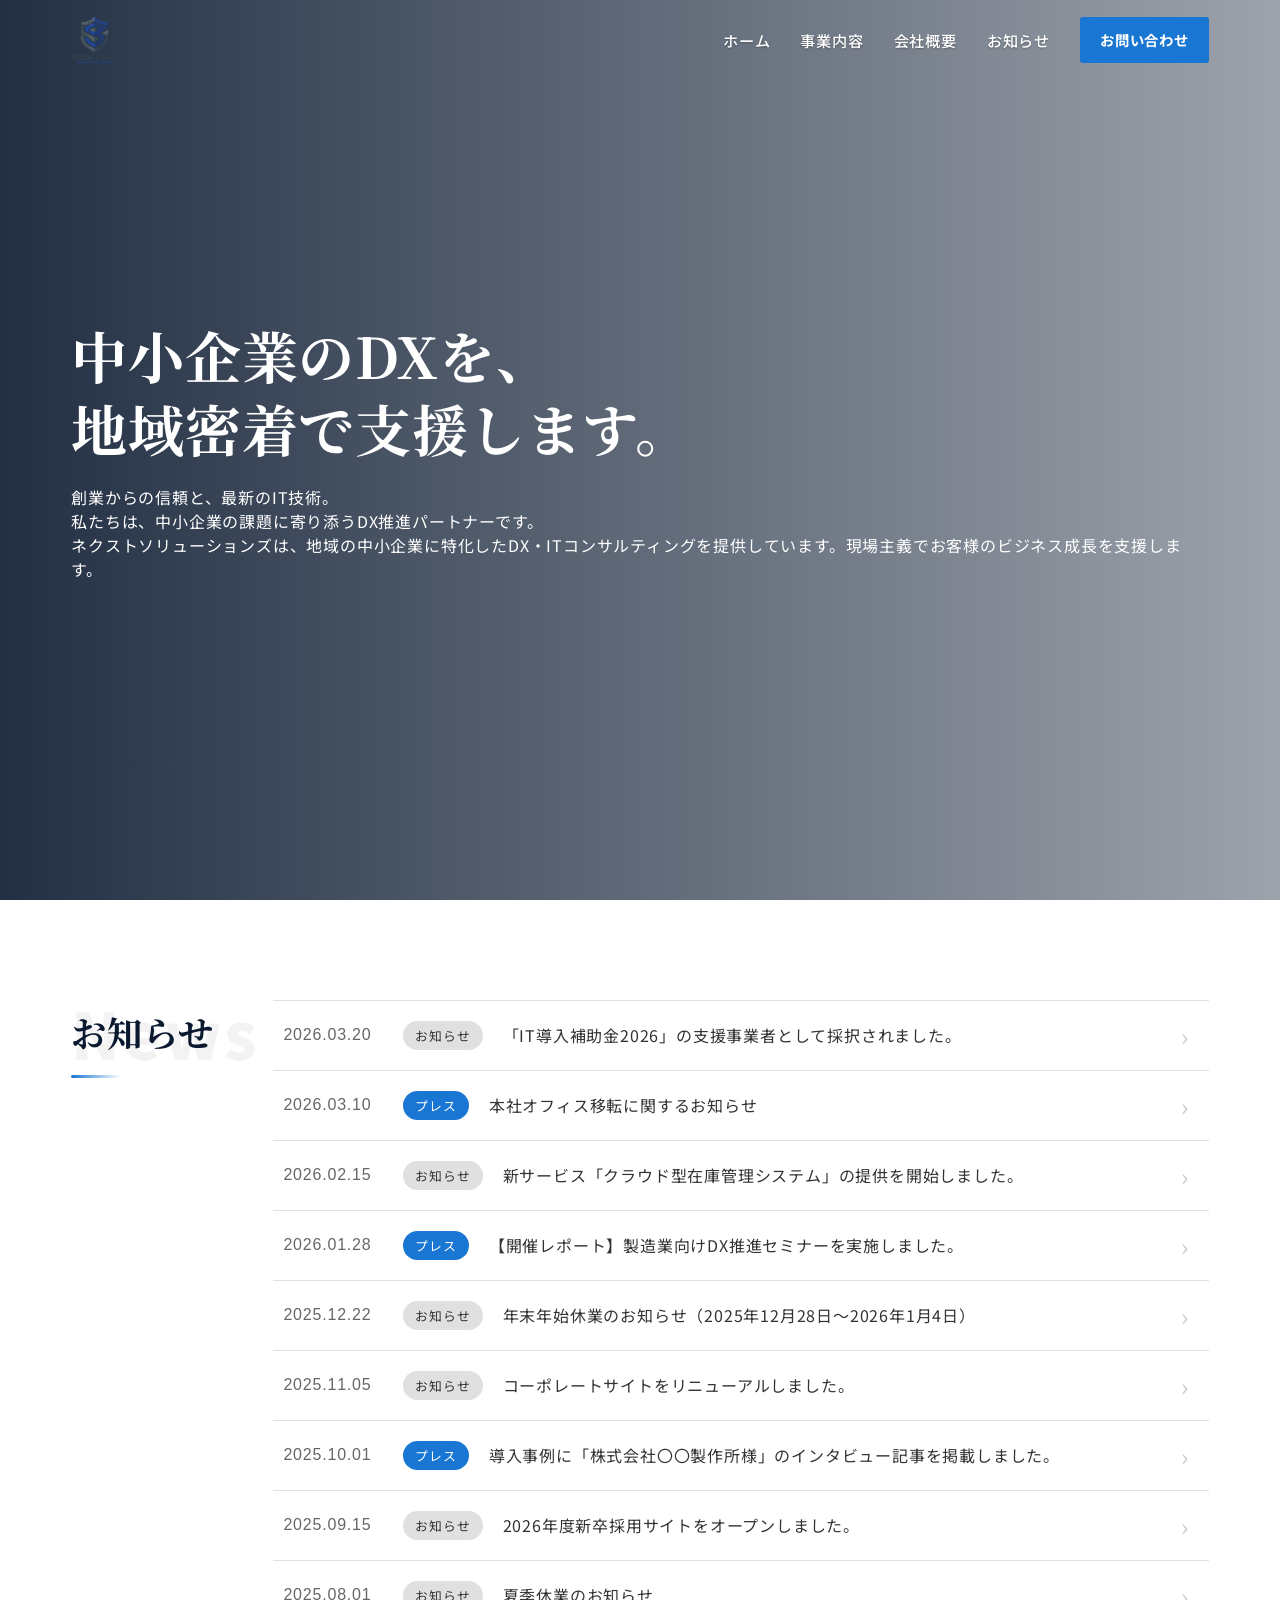
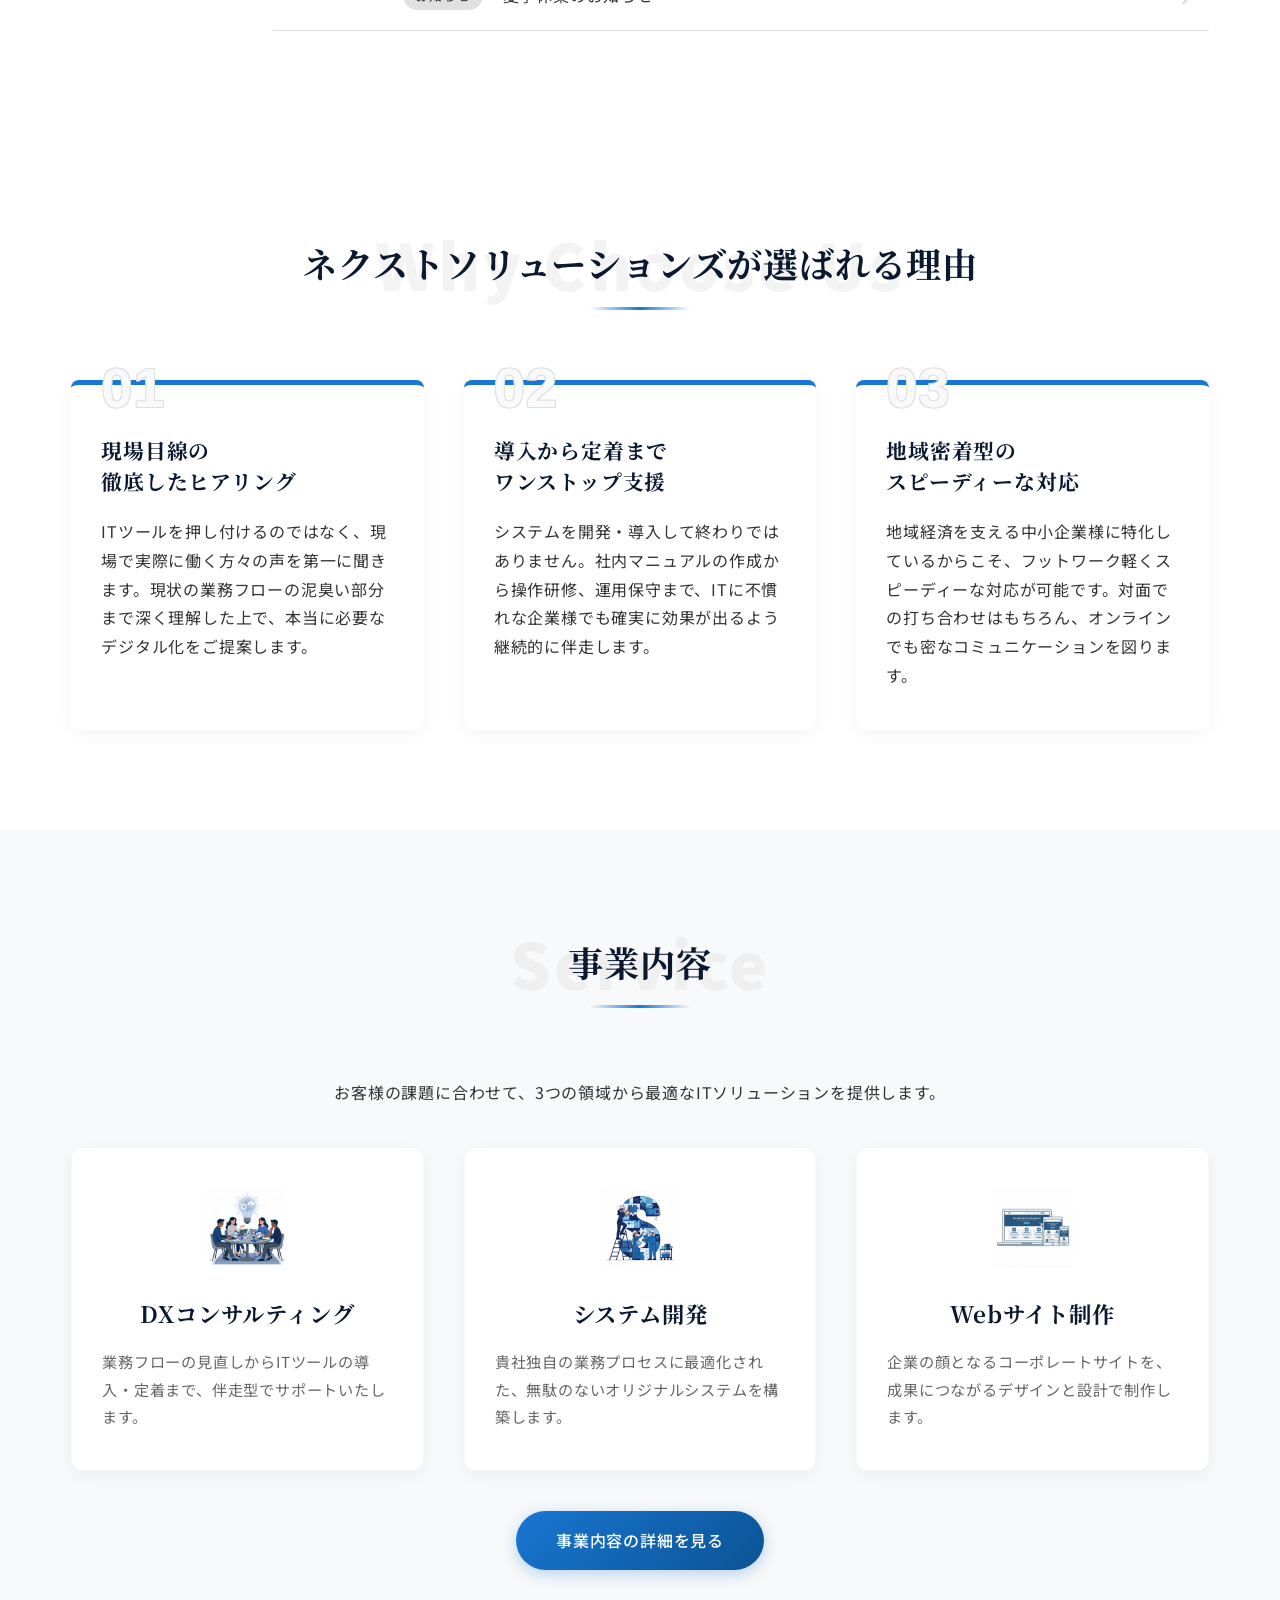
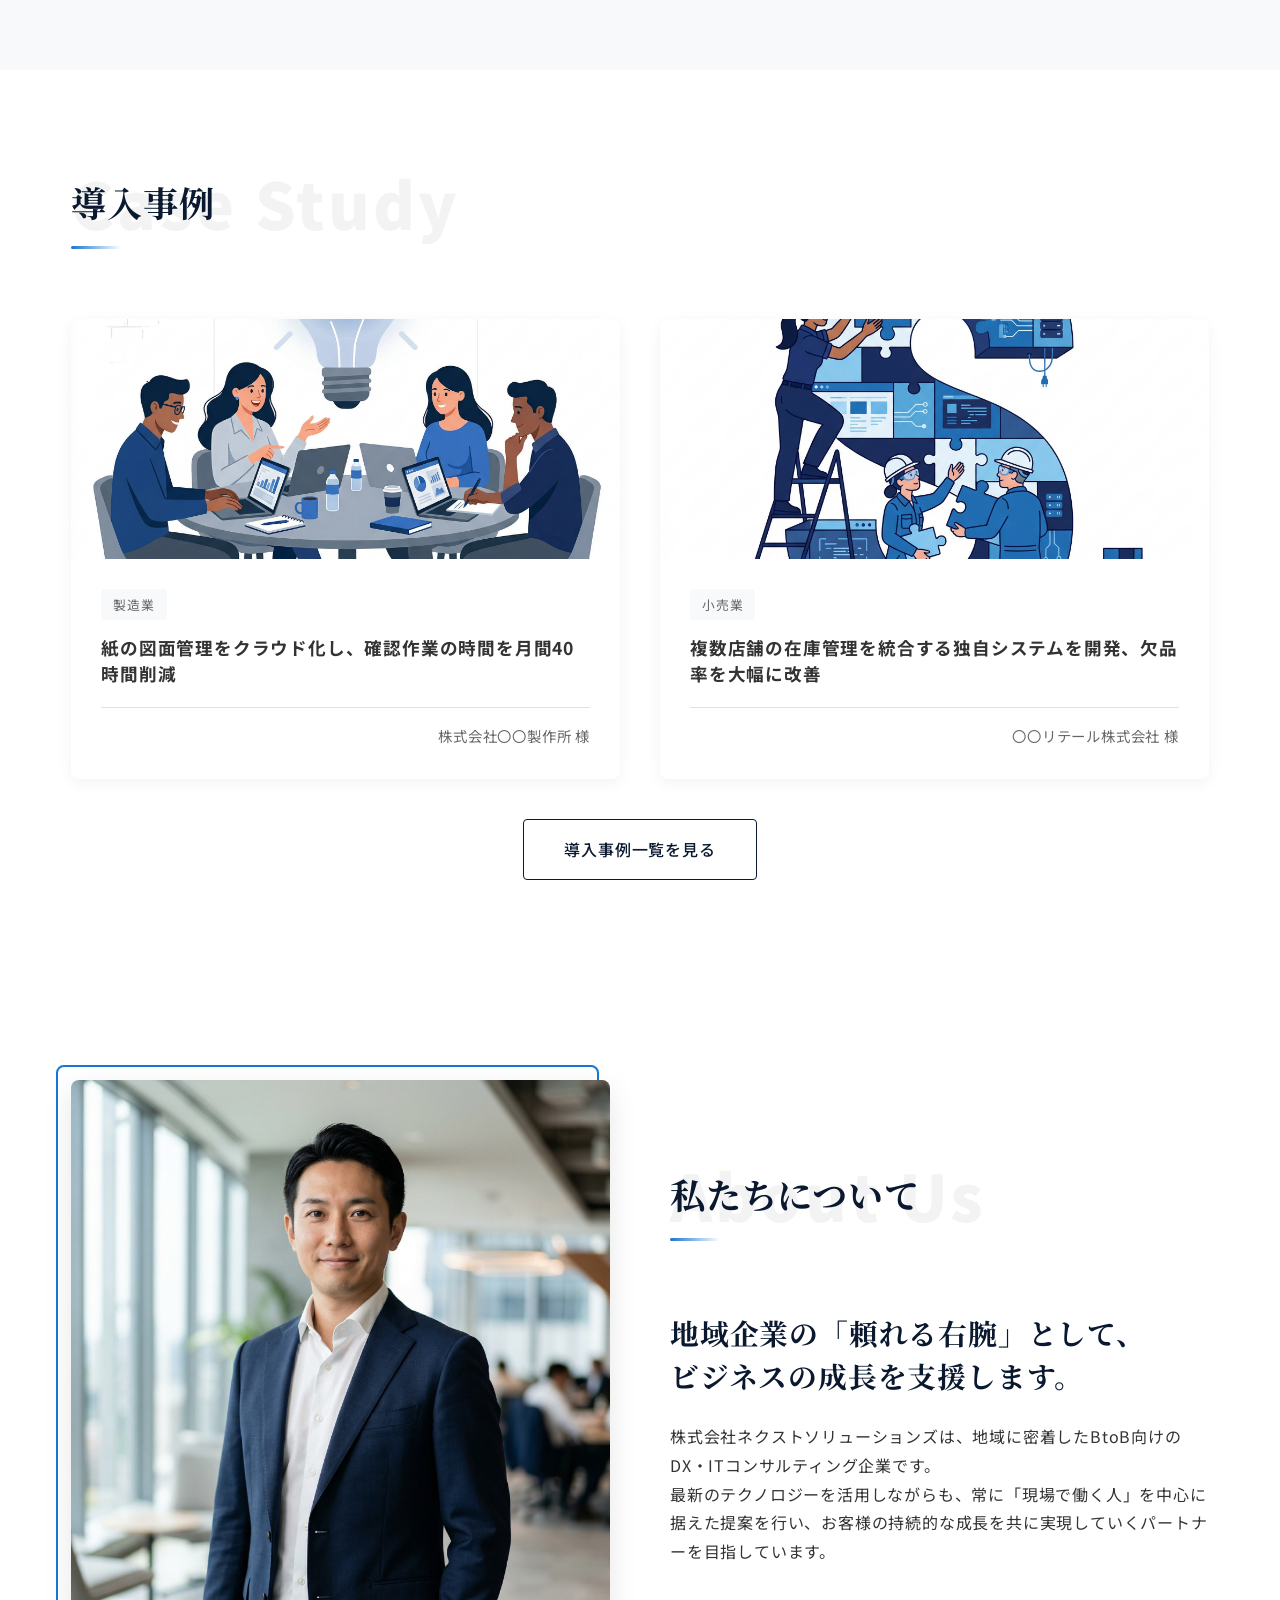
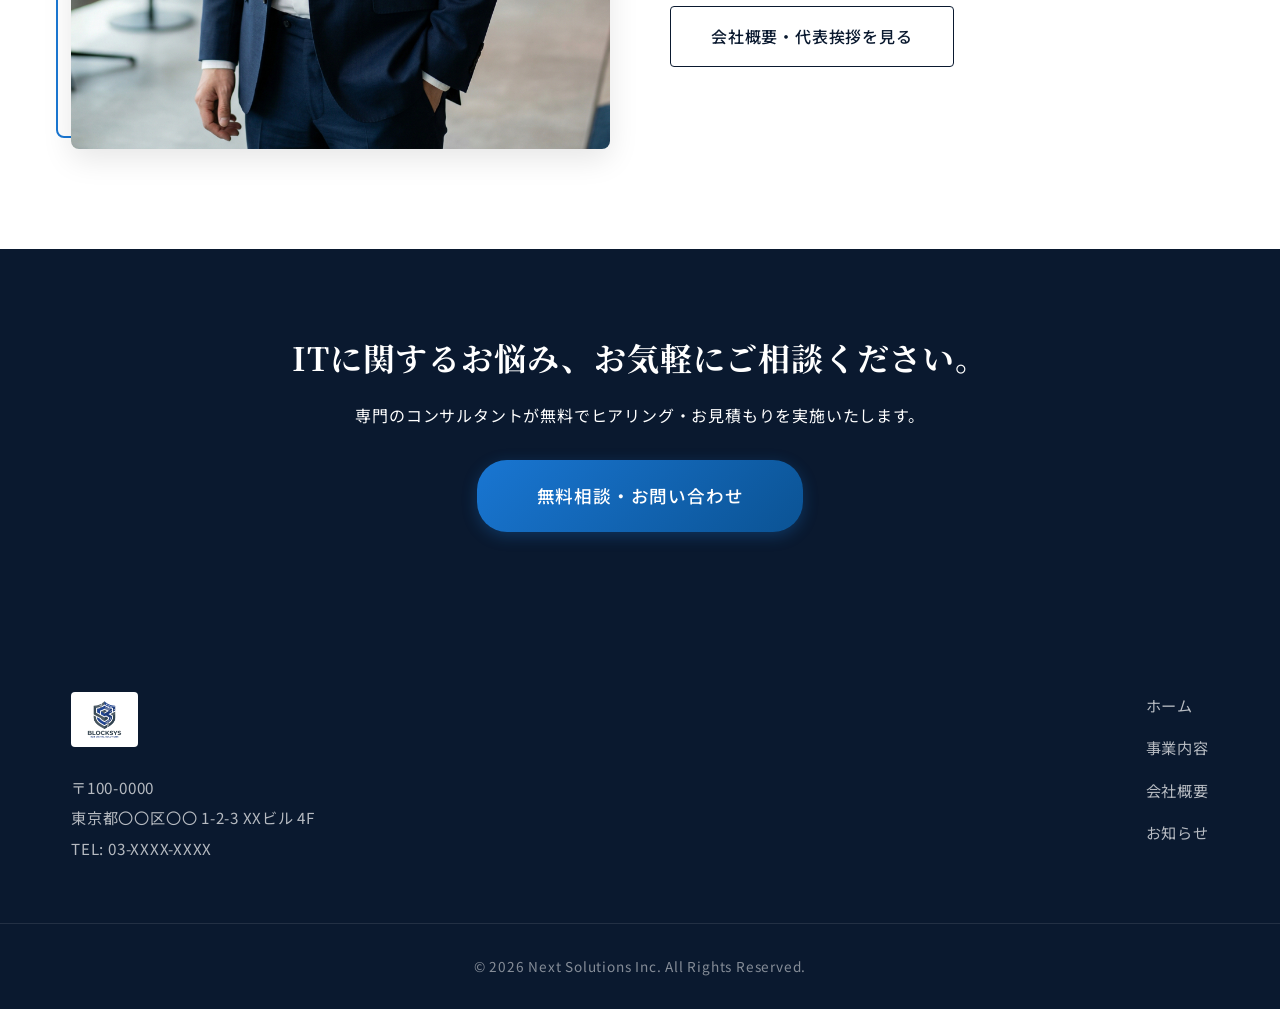
==== commit b8608ada: "1" ====
--- a/index.html
+++ b/index.html
@@ -93,6 +93,14 @@
                 overflow: visible;
                 white-space: normal;
             }
+        }
+
+        /* 大きい画面での左右の余白を調整し、コンテンツ幅を広げる */
+        .container {
+            max-width: 1440px !important; /* 従来の最大幅より広げる（例: 1440px） */
+            width: 92% !important;        /* 画面幅に対するコンテンツの割合 */
+            margin-left: auto !important;
+            margin-right: auto !important;
         }
     </style>
 </head>
--- a/style.css
+++ b/style.css
@@ -349,6 +349,7 @@
 .news-inner {
     display: flex;
     gap: 60px;
+    align-items: flex-start;
 }
 
 .news .section-title {
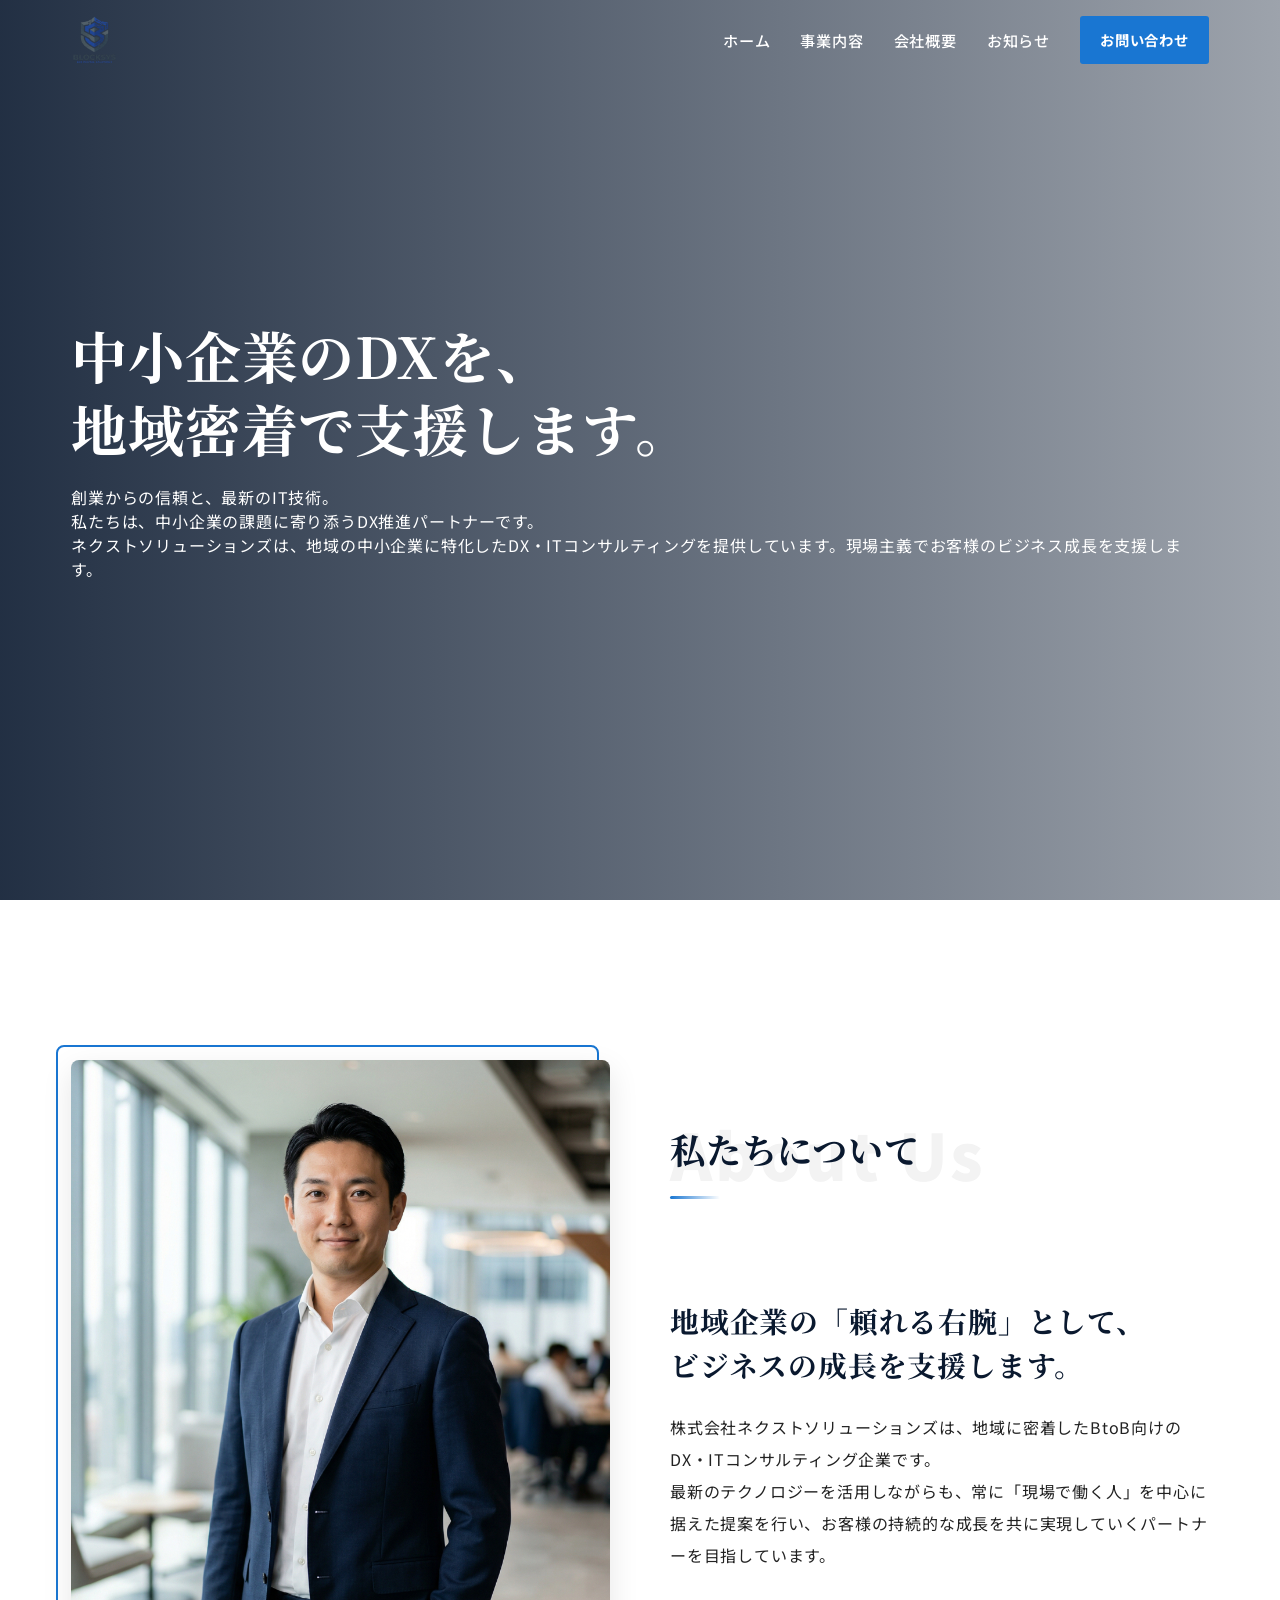
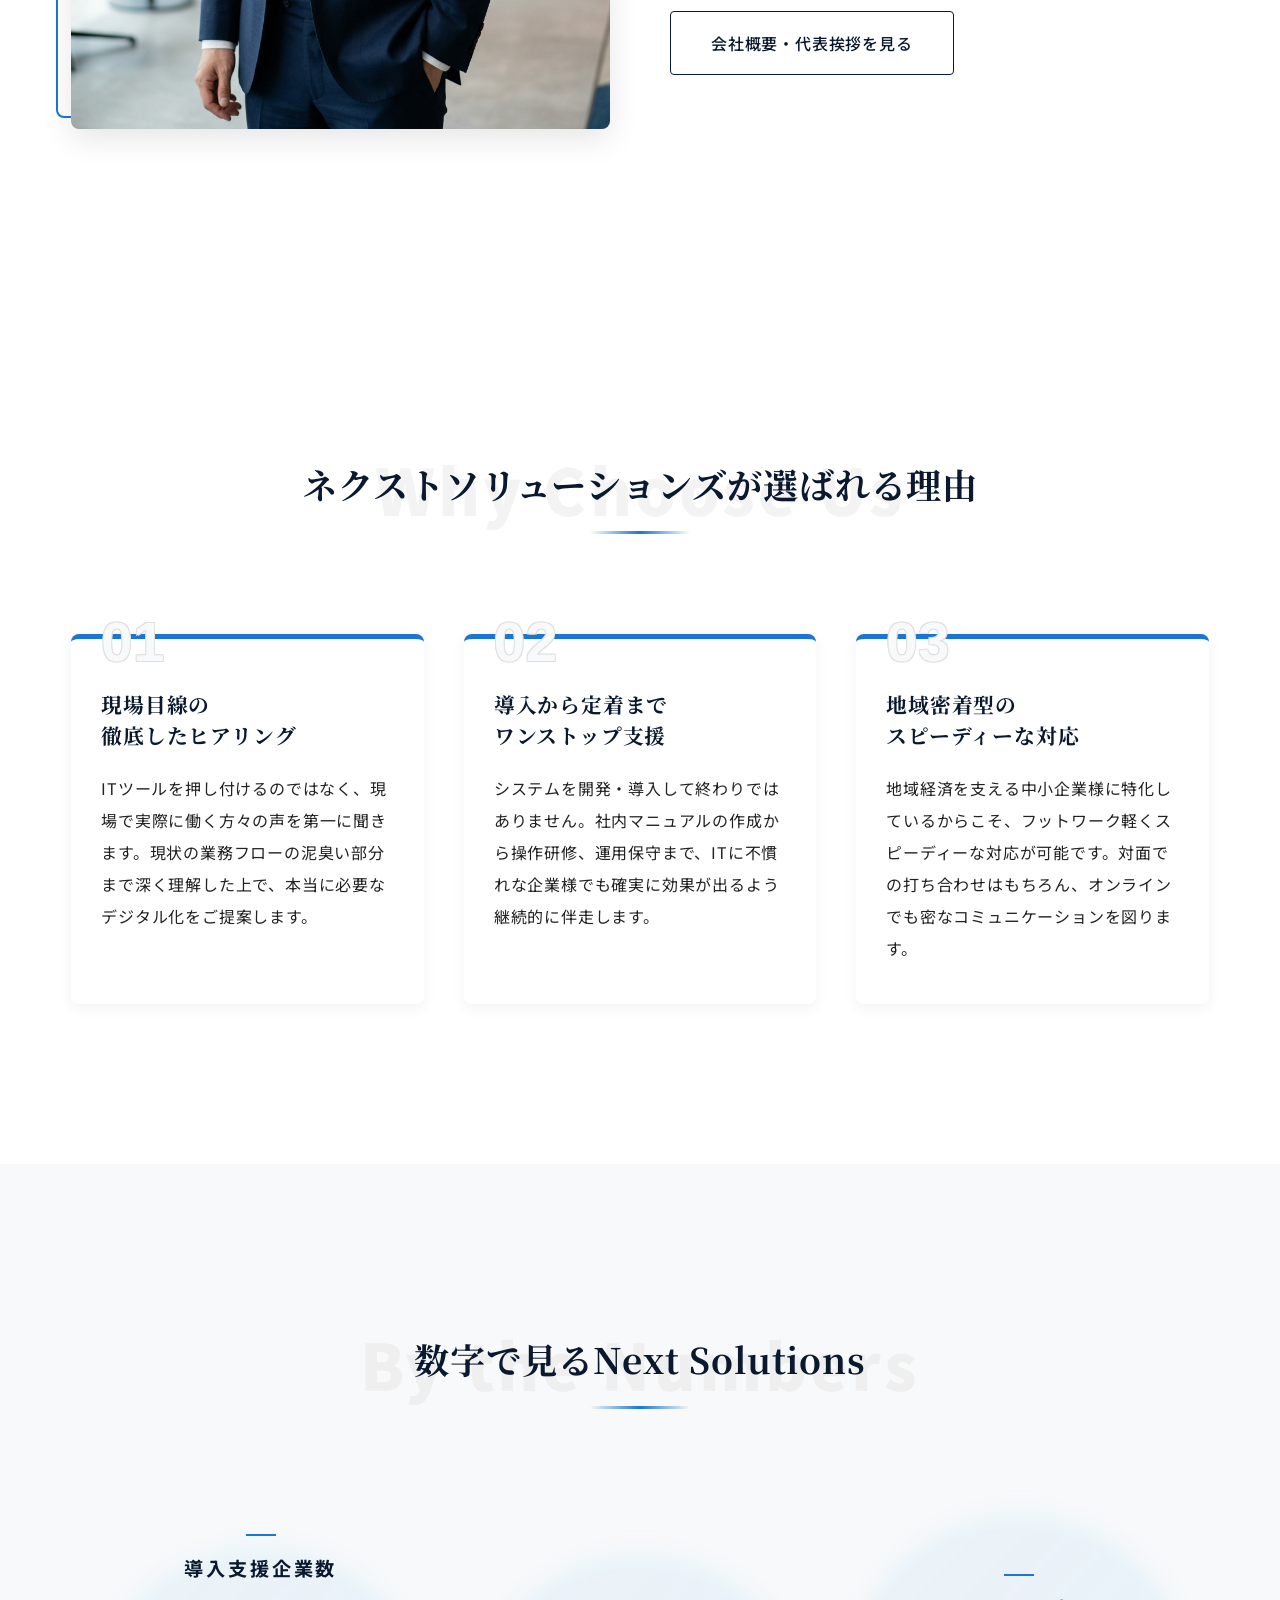
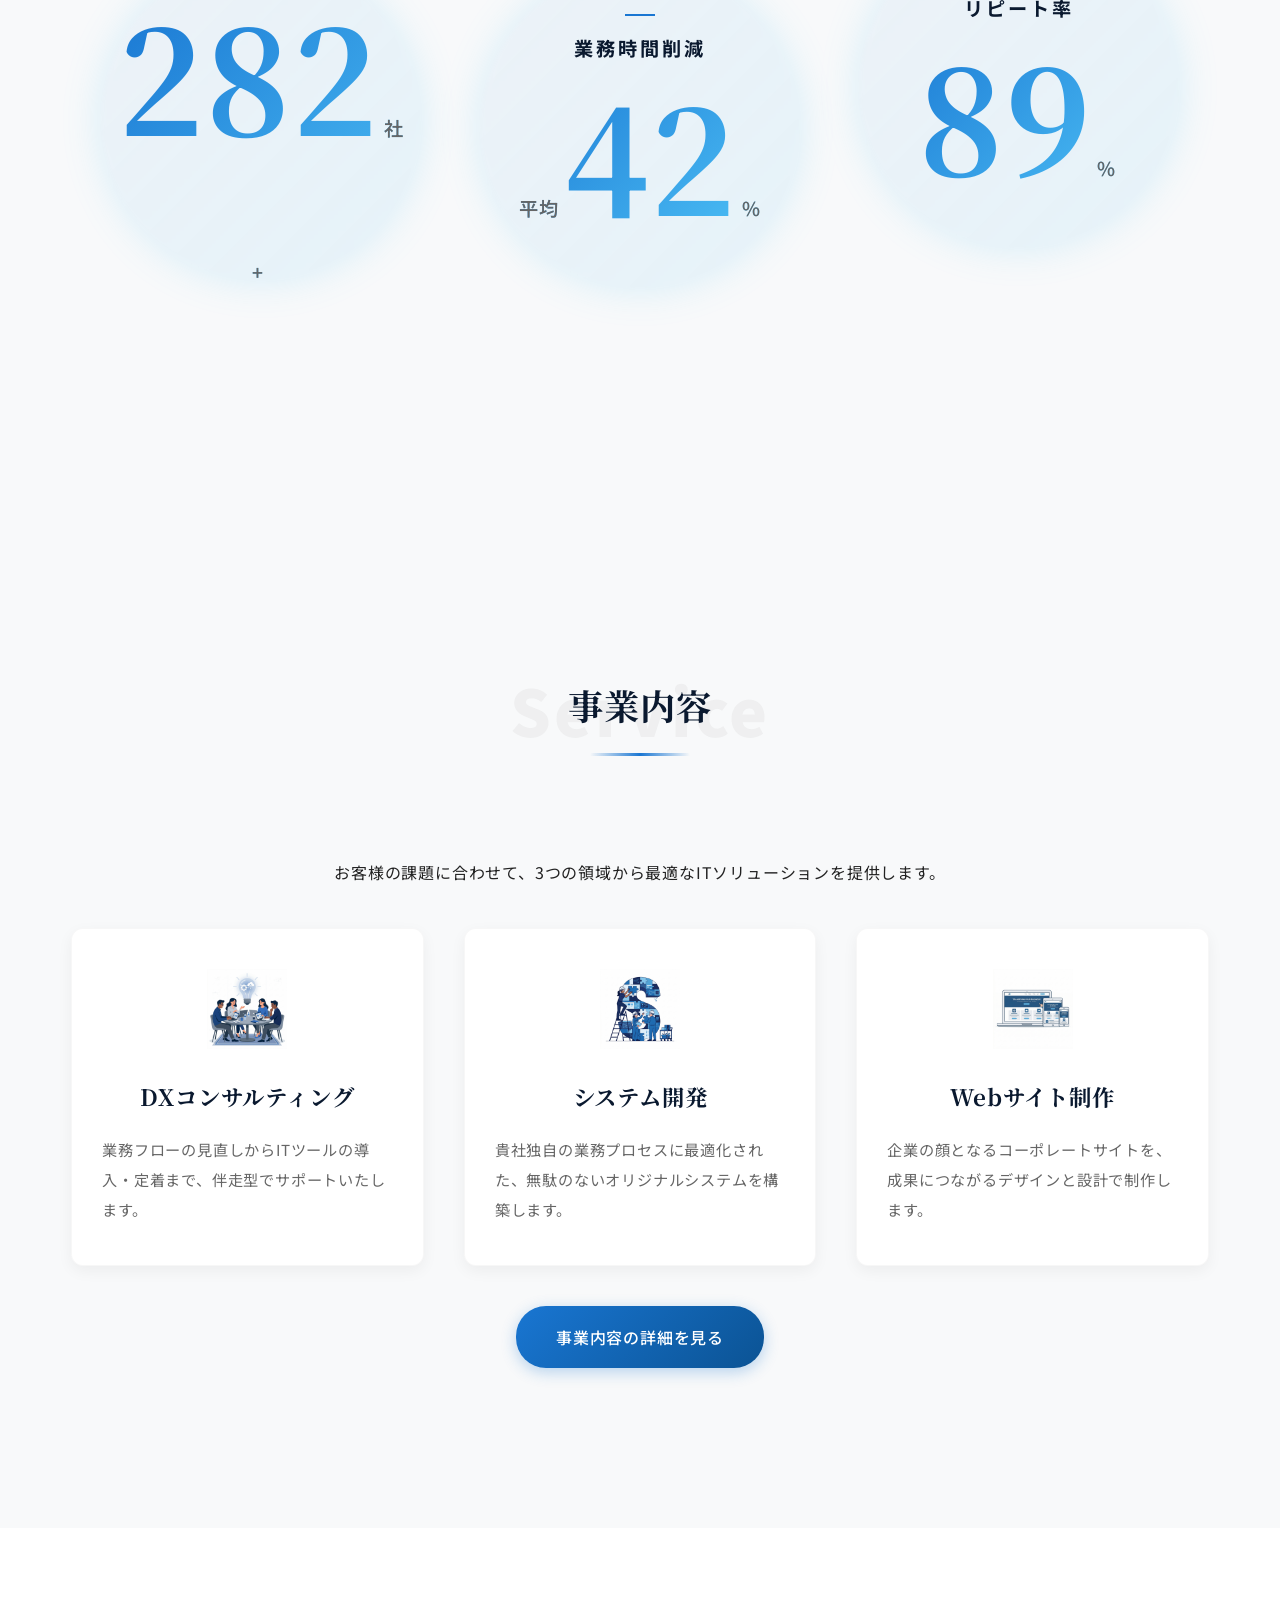
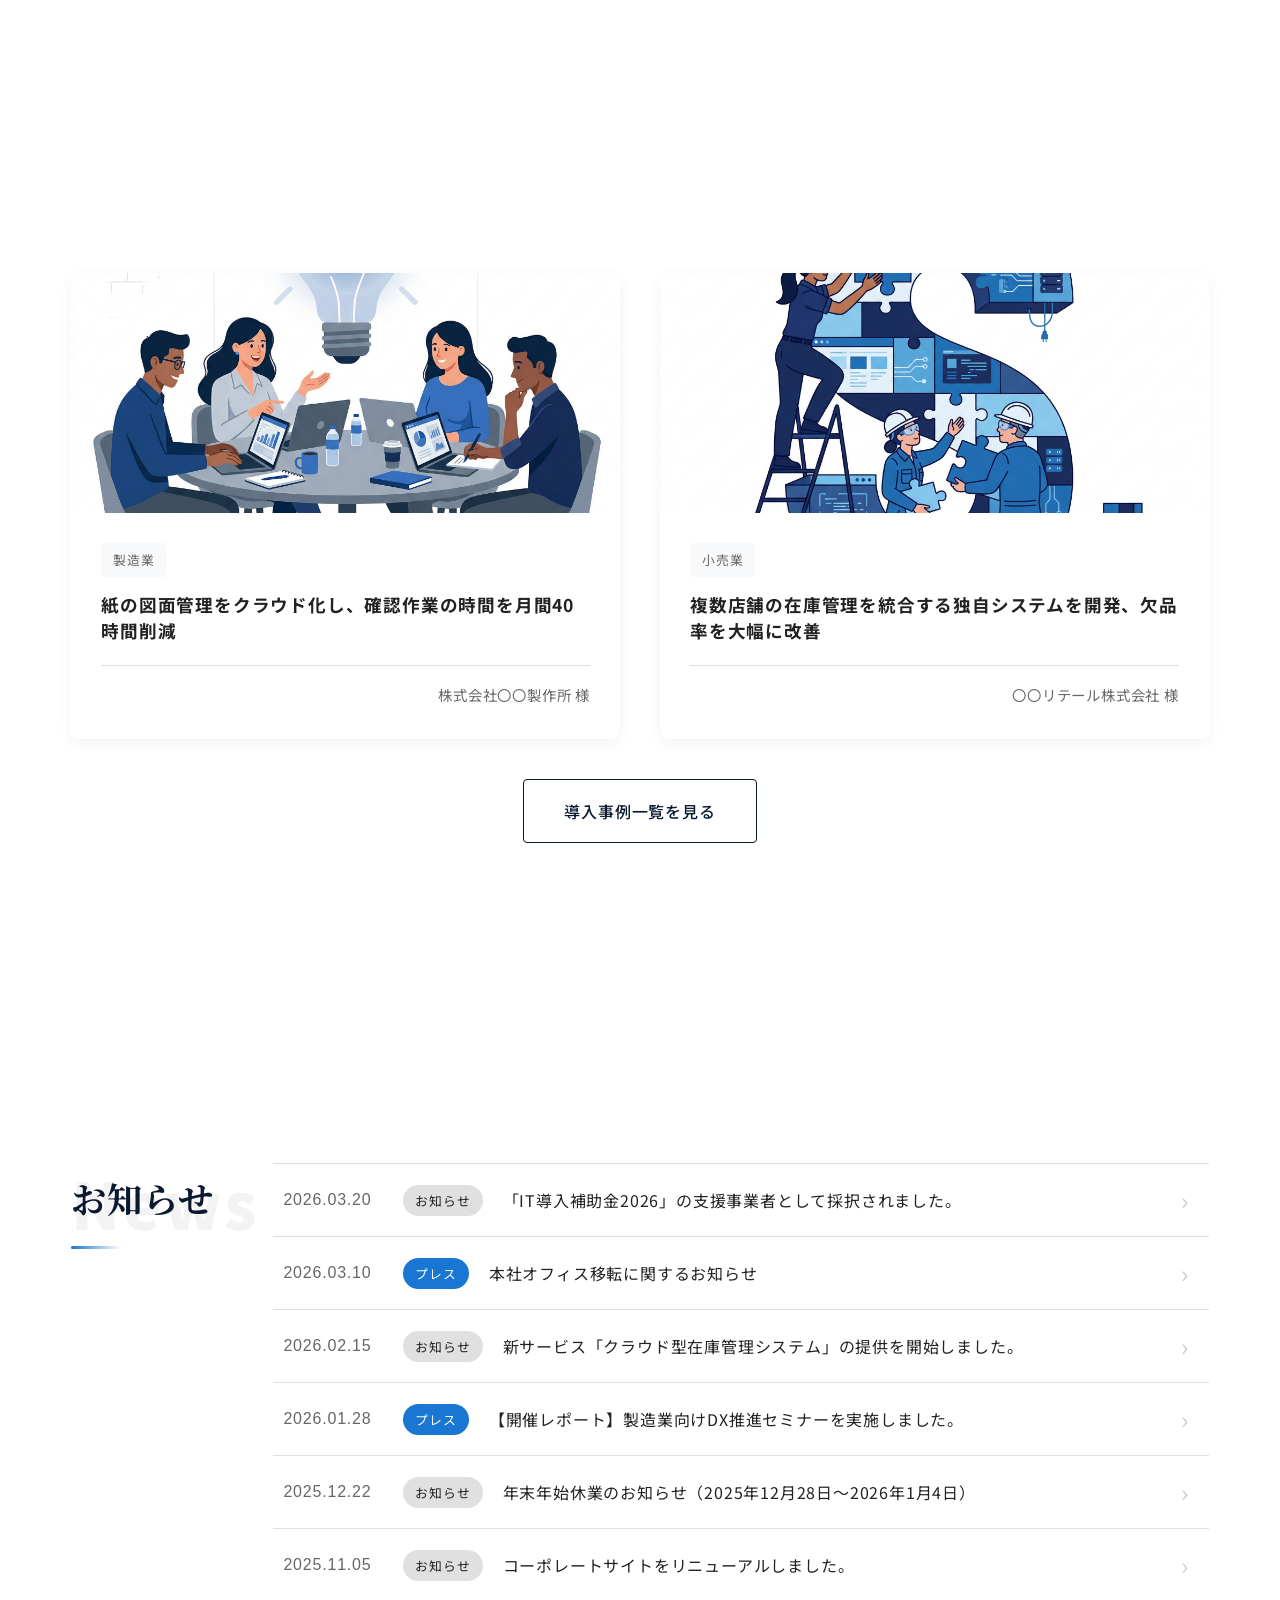
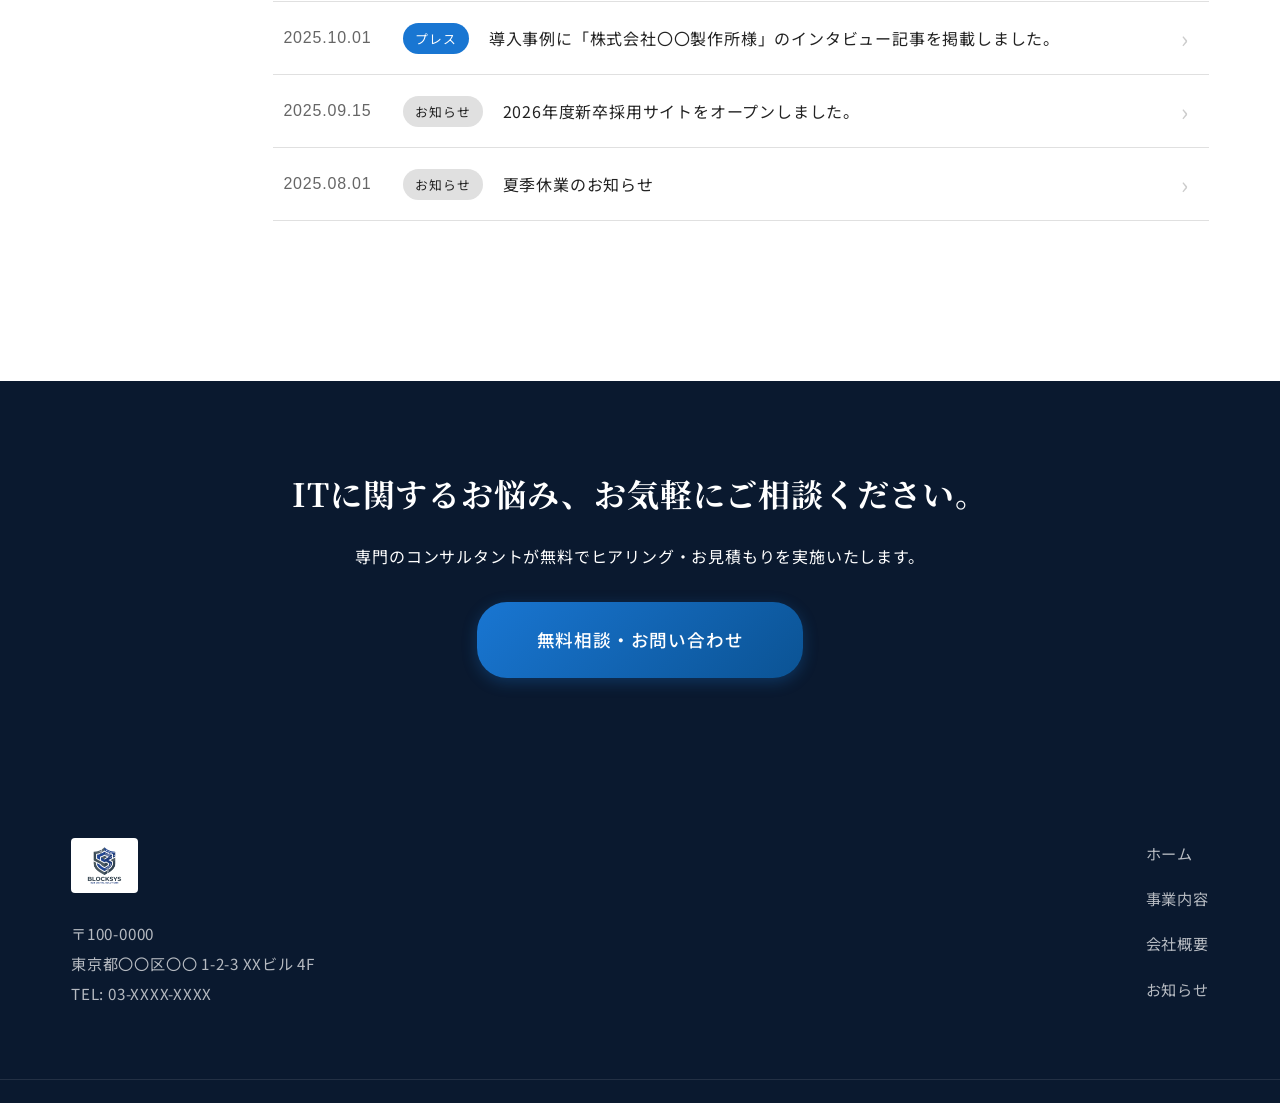
==== commit c722b146: "３" ====
--- a/index.html
+++ b/index.html
@@ -7,25 +7,7 @@
     <link rel="stylesheet" href="style.css">
     <link href="https://fonts.googleapis.com/css2?family=Noto+Sans+JP:wght@400;500;700&family=Noto+Serif+JP:wght@400;700&display=swap" rel="stylesheet">
     <style>
-        .fade-in-up {
-            opacity: 0;
-            transform: translateY(30px);
-            transition: opacity 0.8s ease-out, transform 0.8s ease-out;
-        }
-        .fade-in-up.is-visible {
-            opacity: 1;
-            transform: translateY(0);
-        }
-        .header-transparent {
-            background-color: transparent;
-            backdrop-filter: none;
-            -webkit-backdrop-filter: none;
-            box-shadow: none;
-            border-bottom: none;
-            transition: transform 0.3s ease, background-color 0.3s ease 0.1s, backdrop-filter 0.3s ease 0.1s, box-shadow 0.3s ease 0.1s;
-        }
-        .header-transparent .global-nav ul li a {
-            color: #fff;
+        .   color: #fff;
             text-shadow: 0 1px 2px rgba(0,0,0,0.3);
         }
         .header-transparent .btn-contact-header {
@@ -144,76 +126,18 @@
         </div>
     </section>
 
-    <section id="news" class="news section-padding">
-        <div class="container news-inner">
-            <h2 class="section-title fade-in-up">お知らせ<span>News</span></h2>
-            <ul class="news-list">
-                <li class="fade-in-up">
-                    <a href="#">
-                        <time datetime="2026-03-20">2026.03.20</time>
-                        <span class="category cat-info">お知らせ</span>
-                        <p class="news-title">「IT導入補助金2026」の支援事業者として採択されました。</p>
-                    </a>
-                </li>
-                <li class="fade-in-up" style="transition-delay: 0.1s;">
-                    <a href="#">
-                        <time datetime="2026-03-10">2026.03.10</time>
-                        <span class="category cat-press">プレス</span>
-                        <p class="news-title">本社オフィス移転に関するお知らせ</p>
-                    </a>
-                </li>
-                <li class="fade-in-up" style="transition-delay: 0.2s;">
-                    <a href="#">
-                        <time datetime="2026-02-15">2026.02.15</time>
-                        <span class="category cat-info">お知らせ</span>
-                        <p class="news-title">新サービス「クラウド型在庫管理システム」の提供を開始しました。</p>
-                    </a>
-                </li>
-                <li class="fade-in-up" style="transition-delay: 0.3s;">
-                    <a href="#">
-                        <time datetime="2026-01-28">2026.01.28</time>
-                        <span class="category cat-press">プレス</span>
-                        <p class="news-title">【開催レポート】製造業向けDX推進セミナーを実施しました。</p>
-                    </a>
-                </li>
-                <li class="fade-in-up" style="transition-delay: 0.4s;">
-                    <a href="#">
-                        <time datetime="2025-12-22">2025.12.22</time>
-                        <span class="category cat-info">お知らせ</span>
-                        <p class="news-title">年末年始休業のお知らせ（2025年12月28日～2026年1月4日）</p>
-                    </a>
-                </li>
-                <li class="fade-in-up" style="transition-delay: 0.5s;">
-                    <a href="#">
-                        <time datetime="2025-11-05">2025.11.05</time>
-                        <span class="category cat-info">お知らせ</span>
-                        <p class="news-title">コーポレートサイトをリニューアルしました。</p>
-                    </a>
-                </li>
-                <li class="fade-in-up" style="transition-delay: 0.6s;">
-                    <a href="#">
-                        <time datetime="2025-10-01">2025.10.01</time>
-                        <span class="category cat-press">プレス</span>
-                        <p class="news-title">導入事例に「株式会社〇〇製作所様」のインタビュー記事を掲載しました。</p>
-                    </a>
-                </li>
-                <li class="fade-in-up" style="transition-delay: 0.7s;">
-                    <a href="#">
-                        <time datetime="2025-09-15">2025.09.15</time>
-                        <span class="category cat-info">お知らせ</span>
-                        <p class="news-title">2026年度新卒採用サイトをオープンしました。</p>
-                    </a>
-                </li>
-                <li class="fade-in-up" style="transition-delay: 0.8s;">
-                    <a href="#">
-                        <time datetime="2025-08-01">2025.08.01</time>
-                        <span class="category cat-info">お知らせ</span>
-                        <p class="news-title">夏季休業のお知らせ</p>
-                    </a>
-                </li>
-            </ul>
-            <div class="news-more-btn text-center mt-40 fade-in-up">
-                <a href="#" class="btn-outline">お知らせ一覧を見る</a>
+    <section class="company section-padding">
+        <div class="container company-inner">
+            <div class="company-image fade-in-up">
+                <img src="images/image_5.jpg" alt="私たちについて">
+            </div>
+            <div class="company-text fade-in-up" style="transition-delay: 0.2s;">
+                <h2 class="section-title">私たちについて<span>About Us</span></h2>
+                <h3 class="company-catch">地域企業の「頼れる右腕」として、<br>ビジネスの成長を支援します。</h3>
+                <p>株式会社ネクストソリューションズは、地域に密着したBtoB向けのDX・ITコンサルティング企業です。<br>最新のテクノロジーを活用しながらも、常に「現場で働く人」を中心に据えた提案を行い、お客様の持続的な成長を共に実現していくパートナーを目指しています。</p>
+                <div class="mt-40">
+                    <a href="company.html" class="btn-outline">会社概要・代表挨拶を見る</a>
+                </div>
             </div>
         </div>
     </section>
@@ -236,6 +160,26 @@
                     <div class="feature-num">03</div>
                     <h3>地域密着型の<br>スピーディーな対応</h3>
                     <p>地域経済を支える中小企業様に特化しているからこそ、フットワーク軽くスピーディーな対応が可能です。対面での打ち合わせはもちろん、オンラインでも密なコミュニケーションを図ります。</p>
+                </div>
+            </div>
+        </div>
+    </section>
+
+    <section class="numbers section-padding" style="background-color: #F8F9FA;">
+        <div class="container">
+            <h2 class="section-title text-center fade-in-up">数字で見るNext Solutions<span>By the Numbers</span></h2>
+            <div class="numbers-grid">
+                <div class="number-item fade-in-up">
+                    <div class="number-title">導入支援企業数</div>
+                    <div class="number-value"><span class="js-count-up" data-count="300">0</span><span class="unit">社+</span></div>
+                </div>
+                <div class="number-item fade-in-up" style="transition-delay: 0.2s;">
+                    <div class="number-title">業務時間削減</div>
+                    <div class="number-value"><span class="unit">平均</span><span class="js-count-up" data-count="45">0</span><span class="unit">%</span></div>
+                </div>
+                <div class="number-item fade-in-up" style="transition-delay: 0.4s;">
+                    <div class="number-title">リピート率</div>
+                    <div class="number-value"><span class="js-count-up" data-count="95">0</span><span class="unit">%</span></div>
                 </div>
             </div>
         </div>
@@ -295,18 +239,76 @@
         </div>
     </section>
 
-    <section class="company section-padding">
-        <div class="container company-inner">
-            <div class="company-image fade-in-up">
-                <img src="images/image_5.jpg" alt="私たちについて">
-            </div>
-            <div class="company-text fade-in-up" style="transition-delay: 0.2s;">
-                <h2 class="section-title">私たちについて<span>About Us</span></h2>
-                <h3 class="company-catch">地域企業の「頼れる右腕」として、<br>ビジネスの成長を支援します。</h3>
-                <p>株式会社ネクストソリューションズは、地域に密着したBtoB向けのDX・ITコンサルティング企業です。<br>最新のテクノロジーを活用しながらも、常に「現場で働く人」を中心に据えた提案を行い、お客様の持続的な成長を共に実現していくパートナーを目指しています。</p>
-                <div class="mt-40">
-                    <a href="company.html" class="btn-outline">会社概要・代表挨拶を見る</a>
-                </div>
+    <section id="news" class="news section-padding">
+        <div class="container news-inner">
+            <h2 class="section-title fade-in-up">お知らせ<span>News</span></h2>
+            <ul class="news-list">
+                <li class="fade-in-up">
+                    <a href="#">
+                        <time datetime="2026-03-20">2026.03.20</time>
+                        <span class="category cat-info">お知らせ</span>
+                        <p class="news-title">「IT導入補助金2026」の支援事業者として採択されました。</p>
+                    </a>
+                </li>
+                <li class="fade-in-up" style="transition-delay: 0.1s;">
+                    <a href="#">
+                        <time datetime="2026-03-10">2026.03.10</time>
+                        <span class="category cat-press">プレス</span>
+                        <p class="news-title">本社オフィス移転に関するお知らせ</p>
+                    </a>
+                </li>
+                <li class="fade-in-up" style="transition-delay: 0.2s;">
+                    <a href="#">
+                        <time datetime="2026-02-15">2026.02.15</time>
+                        <span class="category cat-info">お知らせ</span>
+                        <p class="news-title">新サービス「クラウド型在庫管理システム」の提供を開始しました。</p>
+                    </a>
+                </li>
+                <li class="fade-in-up" style="transition-delay: 0.3s;">
+                    <a href="#">
+                        <time datetime="2026-01-28">2026.01.28</time>
+                        <span class="category cat-press">プレス</span>
+                        <p class="news-title">【開催レポート】製造業向けDX推進セミナーを実施しました。</p>
+                    </a>
+                </li>
+                <li class="fade-in-up" style="transition-delay: 0.4s;">
+                    <a href="#">
+                        <time datetime="2025-12-22">2025.12.22</time>
+                        <span class="category cat-info">お知らせ</span>
+                        <p class="news-title">年末年始休業のお知らせ（2025年12月28日～2026年1月4日）</p>
+                    </a>
+                </li>
+                <li class="fade-in-up" style="transition-delay: 0.5s;">
+                    <a href="#">
+                        <time datetime="2025-11-05">2025.11.05</time>
+                        <span class="category cat-info">お知らせ</span>
+                        <p class="news-title">コーポレートサイトをリニューアルしました。</p>
+                    </a>
+                </li>
+                <li class="fade-in-up" style="transition-delay: 0.6s;">
+                    <a href="#">
+                        <time datetime="2025-10-01">2025.10.01</time>
+                        <span class="category cat-press">プレス</span>
+                        <p class="news-title">導入事例に「株式会社〇〇製作所様」のインタビュー記事を掲載しました。</p>
+                    </a>
+                </li>
+                <li class="fade-in-up" style="transition-delay: 0.7s;">
+                    <a href="#">
+                        <time datetime="2025-09-15">2025.09.15</time>
+                        <span class="category cat-info">お知らせ</span>
+                        <p class="news-title">2026年度新卒採用サイトをオープンしました。</p>
+                    </a>
+                </li>
+                <li class="fade-in-up" style="transition-delay: 0.8s;">
+                    <a href="#">
+                        <time datetime="2025-08-01">2025.08.01</time>
+                        <span class="category cat-info">お知らせ</span>
+                        <p class="news-title">夏季休業のお知らせ</p>
+                    </a>
+                </li>
+            </ul>
+            <div class="news-more-btn text-center mt-40 fade-in-up">
+                <a href="#" class="btn-outline">お知らせ一覧を見る</a>
             </div>
         </div>
     </section>
@@ -365,6 +367,25 @@
                     if (entry.isIntersecting) {
                         entry.target.classList.add('is-visible');
                         observer.unobserve(entry.target);
+                    }
+                    
+                    // カウントアップアニメーションの処理
+                    if (entry.isIntersecting && entry.target.classList.contains('number-item')) {
+                        const countElement = entry.target.querySelector('.js-count-up');
+                        if (countElement && !countElement.classList.contains('is-counted')) {
+                            const target = parseInt(countElement.getAttribute('data-count'), 10);
+                            let startTimestamp = null;
+                            const duration = 2000; // 2秒かけてカウントアップ
+                            const step = (timestamp) => {
+                                if (!startTimestamp) startTimestamp = timestamp;
+                                const progress = Math.min((timestamp - startTimestamp) / duration, 1);
+                                const easeProgress = 1 - Math.pow(1 - progress, 4); // 徐々にゆっくりになるイージング
+                                countElement.innerText = Math.floor(easeProgress * target);
+                                if (progress < 1) window.requestAnimationFrame(step);
+                            };
+                            window.requestAnimationFrame(step);
+                            countElement.classList.add('is-counted'); // 実行済みフラグ
+                        }
                     }
                 });
             }, { rootMargin: '0px 0px -50px 0px' });
--- a/style.css
+++ b/style.css
@@ -4,7 +4,7 @@
 :root {
     --color-primary: #0A192F; /* 濃紺（メインカラー） */
     --color-accent: #1976D2; /* 落ち着いた青（ボタン等） */
-    --color-text-main: #333333;
+    --color-text-main: #222222;
     --color-text-light: #666666;
     --color-bg-light: #F8F9FA;
     --color-border: #E0E0E0;
@@ -25,6 +25,17 @@
 @keyframes spin {
     0% { transform: rotate(0deg); }
     100% { transform: rotate(360deg); }
+}
+
+/* --- スクロール連動フェードインアニメーション --- */
+.fade-in-up {
+    opacity: 0;
+    transform: translateY(30px);
+    transition: opacity 0.8s ease-out, transform 0.8s ease-out;
+}
+.fade-in-up.is-visible {
+    opacity: 1;
+    transform: translateY(0);
 }
 
 /* --- Loading Screen --- */
@@ -82,7 +93,7 @@
 body {
     font-family: var(--font-sans);
     color: var(--color-text-main);
-    line-height: 1.8;
+    line-height: 2.0;
     background-color: #fff;
     letter-spacing: 0.05em;
 }
@@ -114,7 +125,7 @@
 }
 
 .section-padding {
-    padding: 100px 0;
+    padding: 160px 0;
 }
 
 .text-center { text-align: center; }
@@ -126,7 +137,7 @@
     font-family: var(--font-serif);
     font-size: 2.2rem;
     color: var(--color-primary);
-    margin-bottom: 70px;
+    margin-bottom: 100px;
     position: relative;
     z-index: 1;
     padding-bottom: 15px;
@@ -215,13 +226,11 @@
     top: 0;
     left: 0;
     width: 100%;
-    background-color: rgba(255, 255, 255, 0.85);
-    backdrop-filter: blur(10px);
-    -webkit-backdrop-filter: blur(10px);
-    border-bottom: 1px solid var(--color-border);
+    background-color: transparent !important;
+    border-bottom: none;
     z-index: 1000;
     padding: 15px 0;
-    box-shadow: 0 2px 10px rgba(0, 0, 0, 0.05);
+    box-shadow: none;
     transition: transform 0.3s ease;
 }
 
@@ -239,7 +248,7 @@
     font-family: var(--font-serif);
     font-size: 1.5rem;
     font-weight: 700;
-    color: var(--color-primary);
+    color: #fff;
 }
 
 .logo img {
@@ -262,7 +271,7 @@
 }
 
 .global-nav ul li a {
-    color: var(--color-text-main);
+    color: #fff;
     font-weight: 500;
     font-size: 0.95rem;
 }
@@ -288,7 +297,7 @@
     min-height: 500px;
     display: flex;
     align-items: center;
-    margin-top: 70px; /* ヘッダーの高さ分 */
+    margin-top: 0; /* ヘッダーの透過背景に合わせて画像を上端まで広げる */
 }
 
 .fv-bg {
@@ -515,6 +524,119 @@
     margin-bottom: 20px;
     line-height: 1.5;
     margin-top: 10px;
+}
+
+/* --- Numbers (数字で見る) --- */
+.numbers-grid {
+    display: flex;
+    justify-content: space-around;
+    align-items: flex-start;
+    margin-top: 80px;
+    padding-bottom: 20px; /* 余白を詰める */
+    position: relative;
+}
+
+/* 背景のドットパターン装飾を追加して空間の寂しさを解消 */
+.numbers-grid::before {
+    content: '';
+    position: absolute;
+    top: -20px;
+    left: 0;
+    width: 100%;
+    height: 100%;
+    background-image: radial-gradient(var(--color-border) 1.5px, transparent 1.5px);
+    background-size: 30px 30px;
+    z-index: -2;
+    opacity: 0.6;
+}
+
+.number-item {
+    background-color: transparent;
+    padding: 40px 20px;
+    border-radius: 0;
+    text-align: center;
+    box-shadow: none;
+    border: none;
+    transition: transform 0.5s cubic-bezier(0.2, 0.8, 0.2, 1);
+    flex: 0 0 30%;
+    position: relative;
+    z-index: 1;
+}
+
+/* 数字の背後に薄いグラデーションの円を配置してリッチに */
+.number-item::after {
+    content: '';
+    position: absolute;
+    top: 50%;
+    left: 50%;
+    transform: translate(-50%, -50%);
+    width: 320px;
+    height: 320px;
+    background: linear-gradient(135deg, rgba(25, 118, 210, 0.05), rgba(79, 195, 247, 0.1));
+    box-shadow: 0 0 40px rgba(79, 195, 247, 0.2);
+    filter: blur(2px);
+    border-radius: 50%;
+    z-index: -1;
+    transition: all 0.5s cubic-bezier(0.2, 0.8, 0.2, 1);
+}
+
+/* 高さをずらしてリズミカルに（アシンメトリー配置） */
+.number-item:nth-child(1) { margin-top: 0; }
+.number-item:nth-child(2) { margin-top: 80px; } /* ずらし幅を少し減らす */
+.number-item:nth-child(3) { margin-top: 40px; }  /* ずらし幅を少し減らす */
+
+.number-item:hover {
+    transform: translateY(-15px);
+}
+
+/* ホバー時に背面の円を少し大きく・濃くするインタラクション */
+.number-item:hover::after {
+    transform: translate(-50%, -50%) scale(1.1);
+    background: linear-gradient(135deg, rgba(25, 118, 210, 0.08), rgba(79, 195, 247, 0.15));
+    box-shadow: 0 0 60px rgba(79, 195, 247, 0.4);
+}
+
+.number-title {
+    font-size: 1.2rem;
+    font-weight: 700;
+    color: var(--color-primary);
+    margin-bottom: 5px;
+    letter-spacing: 0.15em;
+    position: relative;
+    display: inline-block;
+}
+
+/* タイトルの上に小さなアクセントの線を追加 */
+.number-title::before {
+    content: '';
+    position: absolute;
+    top: -15px;
+    left: 50%;
+    transform: translateX(-50%);
+    width: 30px;
+    height: 2px;
+    background-color: var(--color-accent);
+}
+
+.number-value {
+    font-family: var(--font-serif);
+    font-size: 9rem; /* さらに圧倒的な大きさに */
+    font-weight: 700;
+    /* 高級感のあるグラデーションテキスト */
+    background: linear-gradient(135deg, var(--color-accent), #4fc3f7);
+    -webkit-background-clip: text;
+    -webkit-text-fill-color: transparent;
+    line-height: 1;
+    margin-top: 10px;
+}
+
+.number-value .unit {
+    font-family: var(--font-sans);
+    font-size: 1.2rem;
+    font-weight: 500;
+    -webkit-text-fill-color: var(--color-text-light); /* グラデーションを解除して元の色に */
+    margin: 0 5px;
+    vertical-align: baseline;
 }
 
 /* --- Case Study (導入事例) --- */
@@ -721,6 +843,19 @@
     .features-grid, .case-grid {
         grid-template-columns: 1fr;
     }
+    .numbers-grid {
+        flex-direction: column;
+        align-items: center;
+        gap: 80px;
+        margin-top: 50px;
+        padding-bottom: 0;
+    }
+    .number-item { width: 100%; }
+    .number-item:nth-child(1),
+    .number-item:nth-child(2),
+    .number-item:nth-child(3) {
+        margin-top: 0; /* タブレット以下ではずらしを解除 */
+    }
     .flow-list {
         flex-wrap: wrap;
         gap: 60px 20px;
@@ -747,7 +882,7 @@
         display: block;
         width: 100%;
         height: 2px;
-        background-color: var(--color-primary);
+        background-color: #fff;
         position: absolute;
         left: 0;
         transition: all 0.3s ease;
@@ -823,6 +958,10 @@
     .fv-catch { font-size: 2.2rem; }
     .service-grid { grid-template-columns: 1fr; }
     
+    .number-value {
+        font-size: 6.5rem; /* スマホでもさらに大きく */
+    }
+
     .news-list a {
         flex-direction: column;
         align-items: flex-start;
@@ -876,12 +1015,12 @@
 
 /* --- Page Header (下層ページのメインビジュアル) --- */
 .page-header {
-    margin-top: 70px; /* ヘッダーの高さ分 */
+    margin-top: 0; /* ヘッダーの透過背景に合わせて画像を上端まで広げる */
     background-color: var(--color-primary);
     background-image: linear-gradient(rgba(10, 25, 47, 0.9), rgba(10, 25, 47, 0.8)), url('https://via.placeholder.com/1920x400/1A2530/ffffff?text=Company+Header');
     background-size: cover;
     background-position: center;
-    padding: 80px 0;
+    padding: 150px 0 80px; /* ヘッダーが被る分、上の余白を多めに取る */
     text-align: center;
     color: #fff;
 }
@@ -1003,7 +1142,7 @@
 /* --- レスポンシブ追加 (下層ページ) --- */
 @media screen and (max-width: 768px) {
     .page-header {
-        padding: 50px 0;
+        padding: 120px 0 50px;
     }
     .page-title {
         font-size: 2rem;
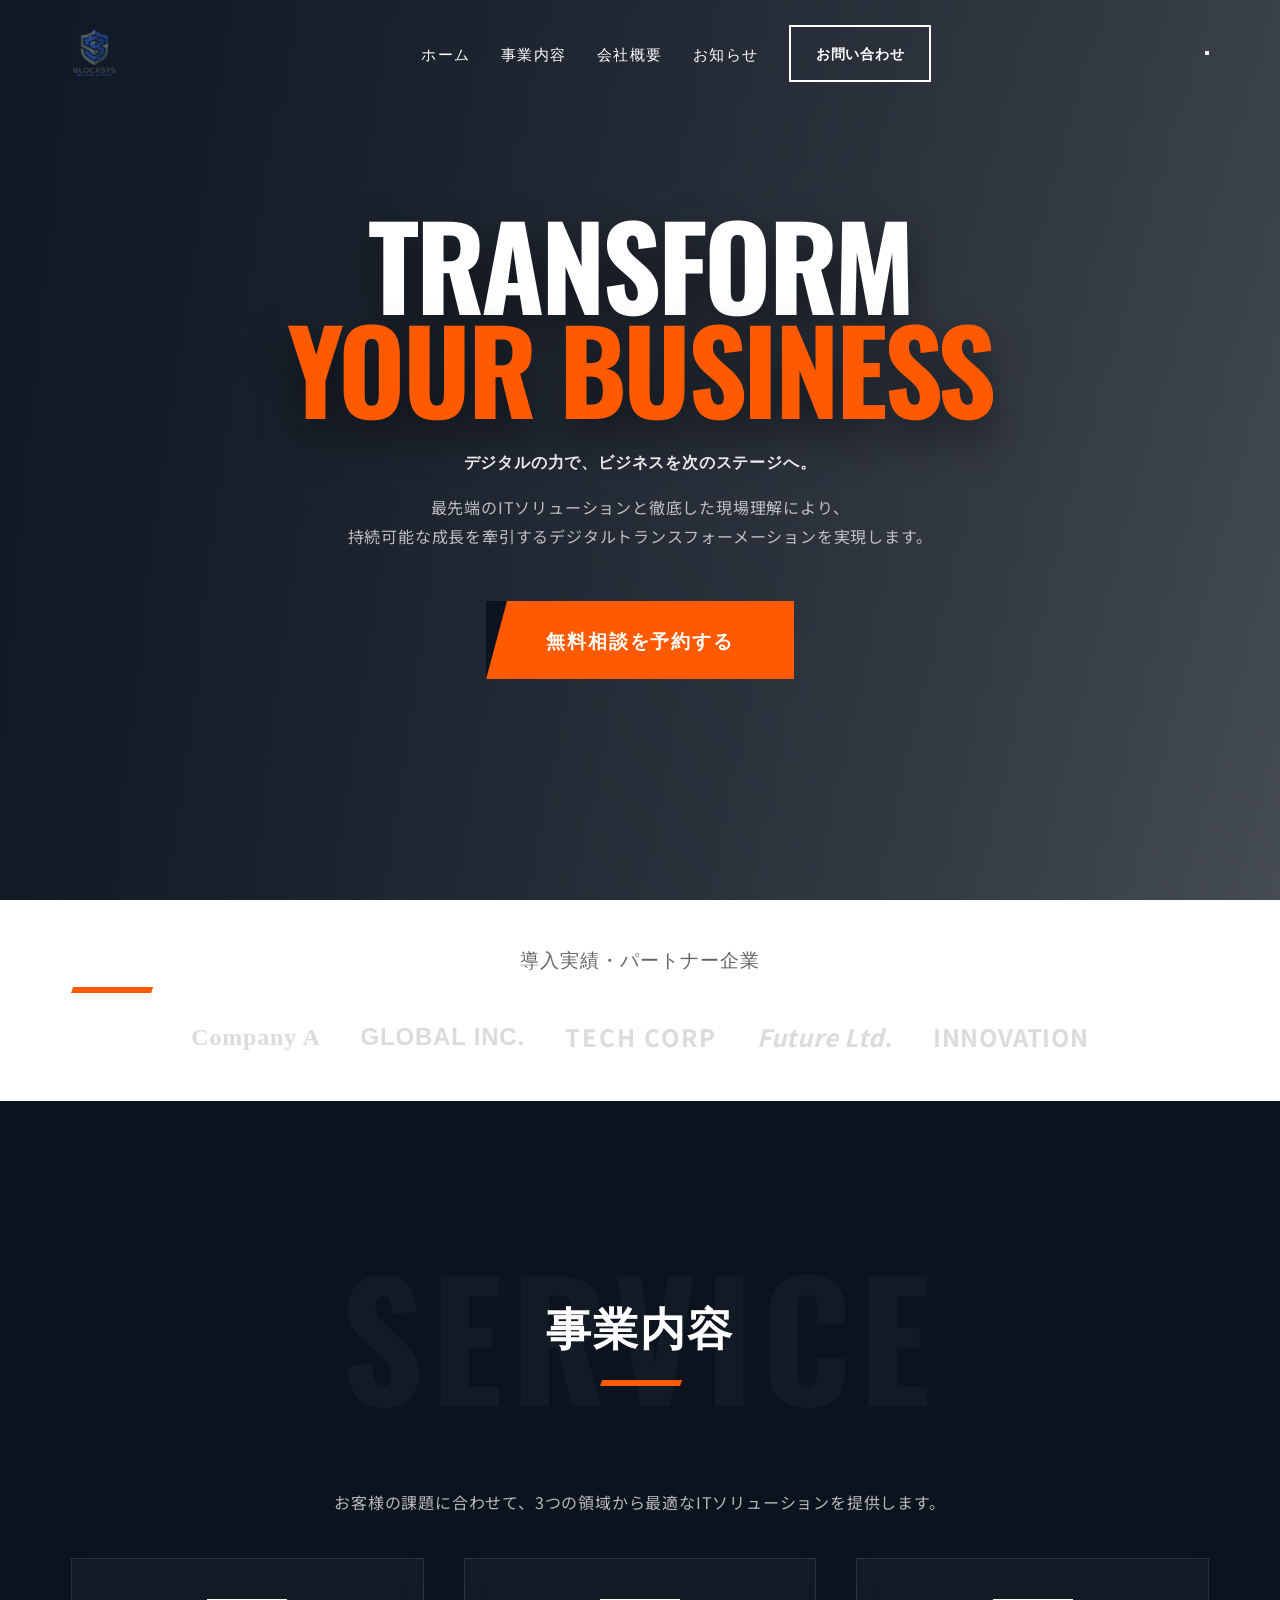
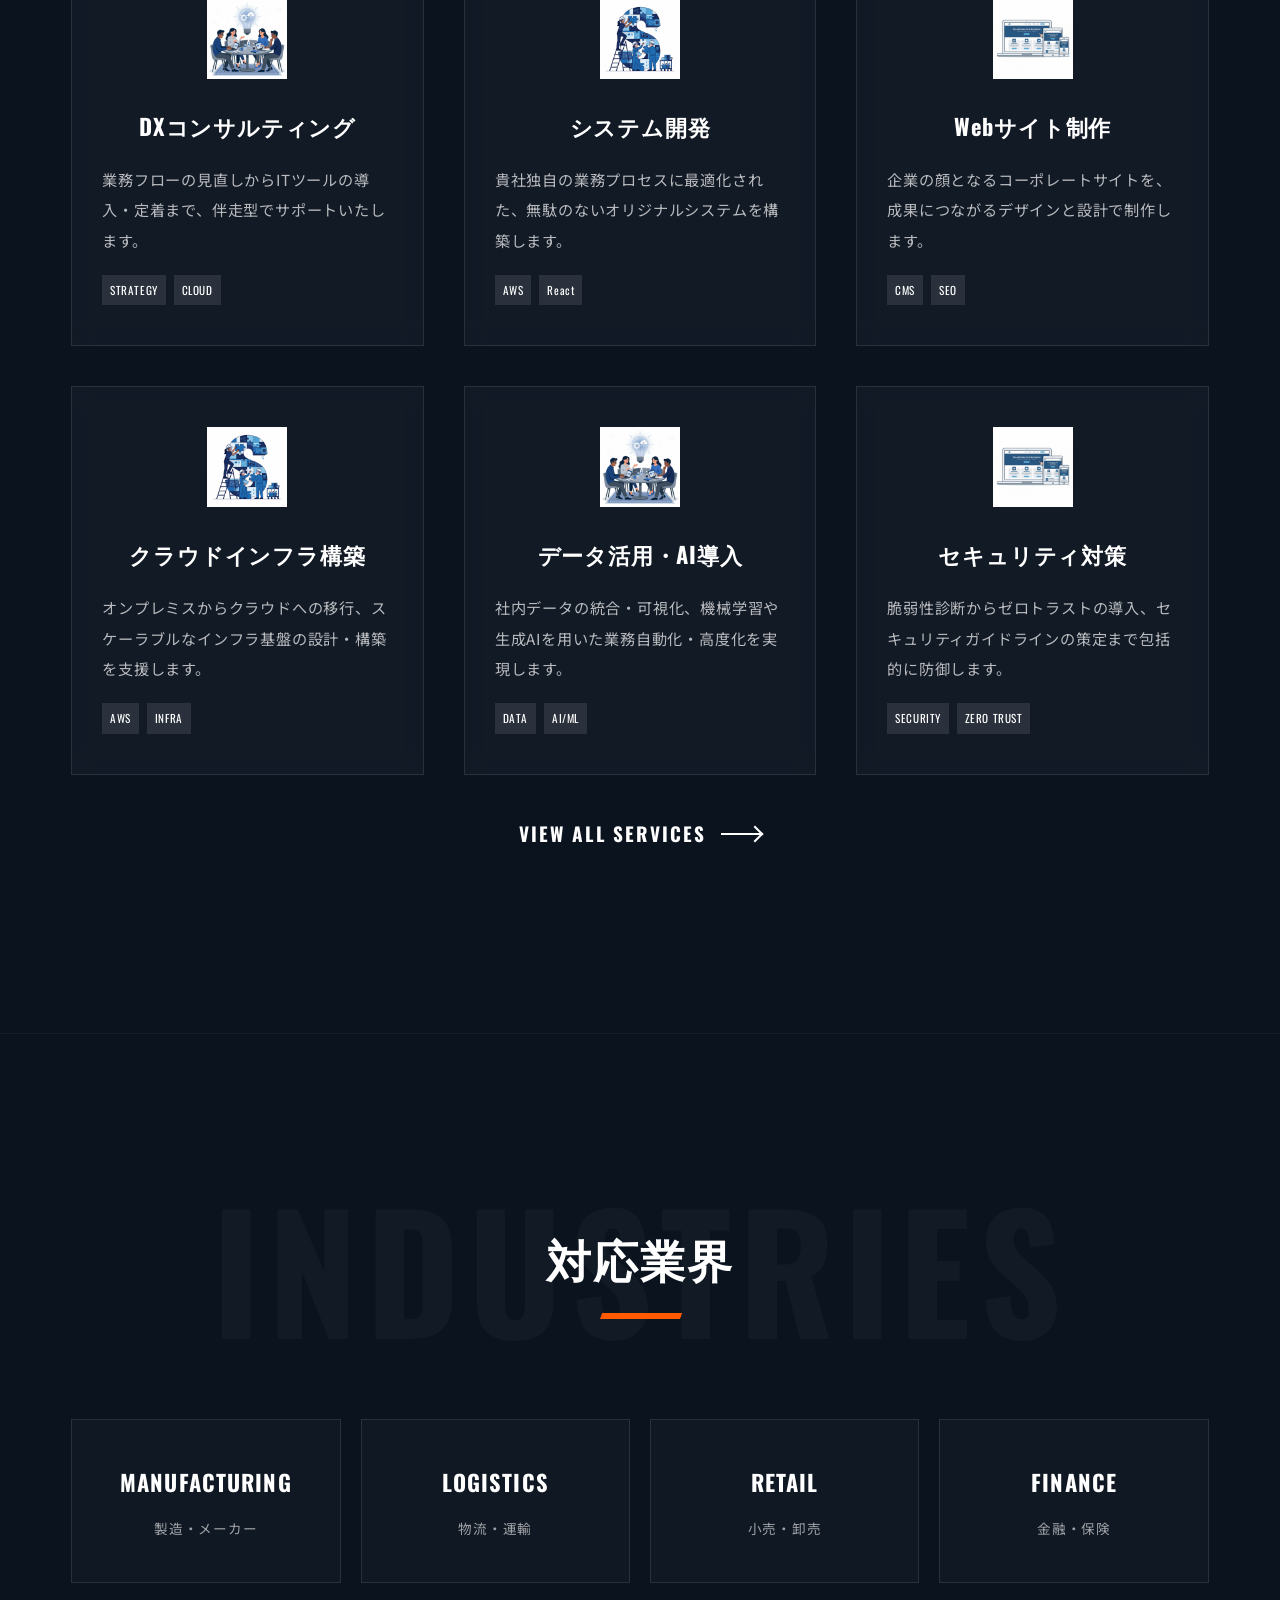
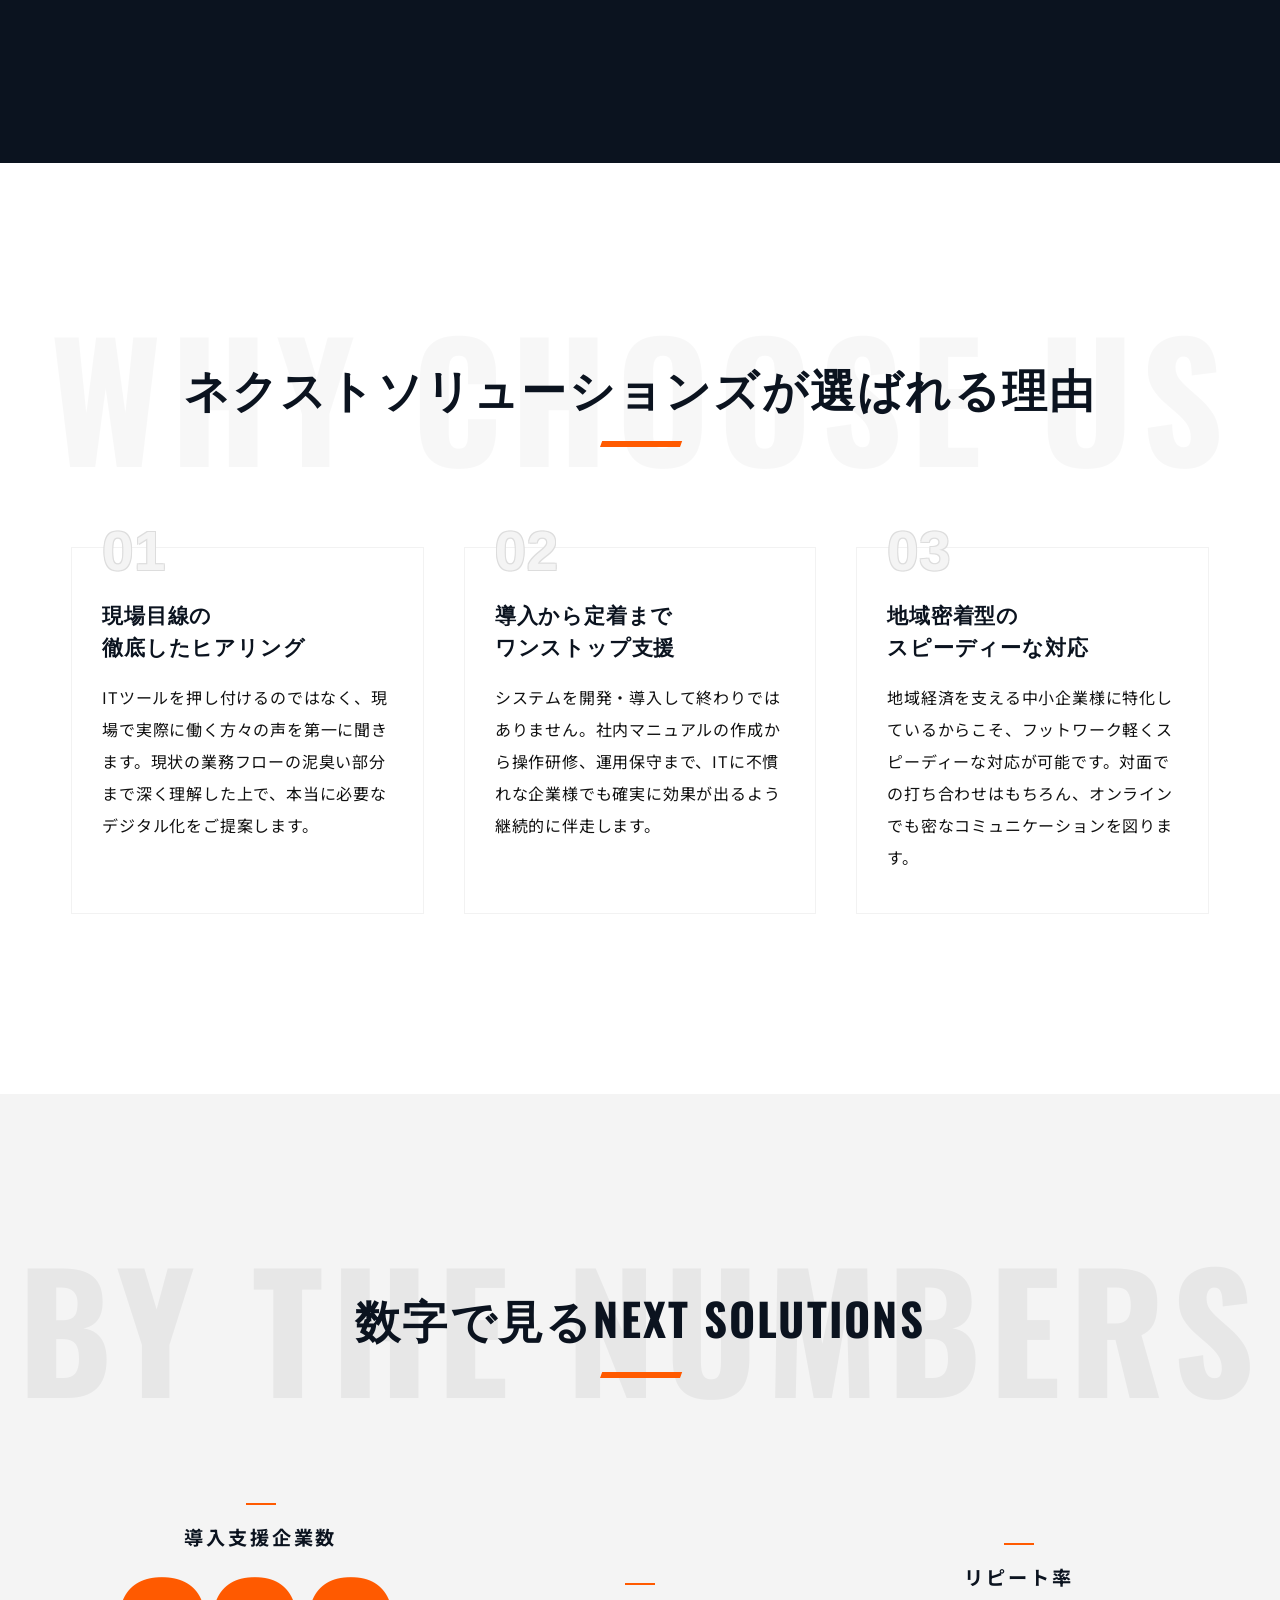
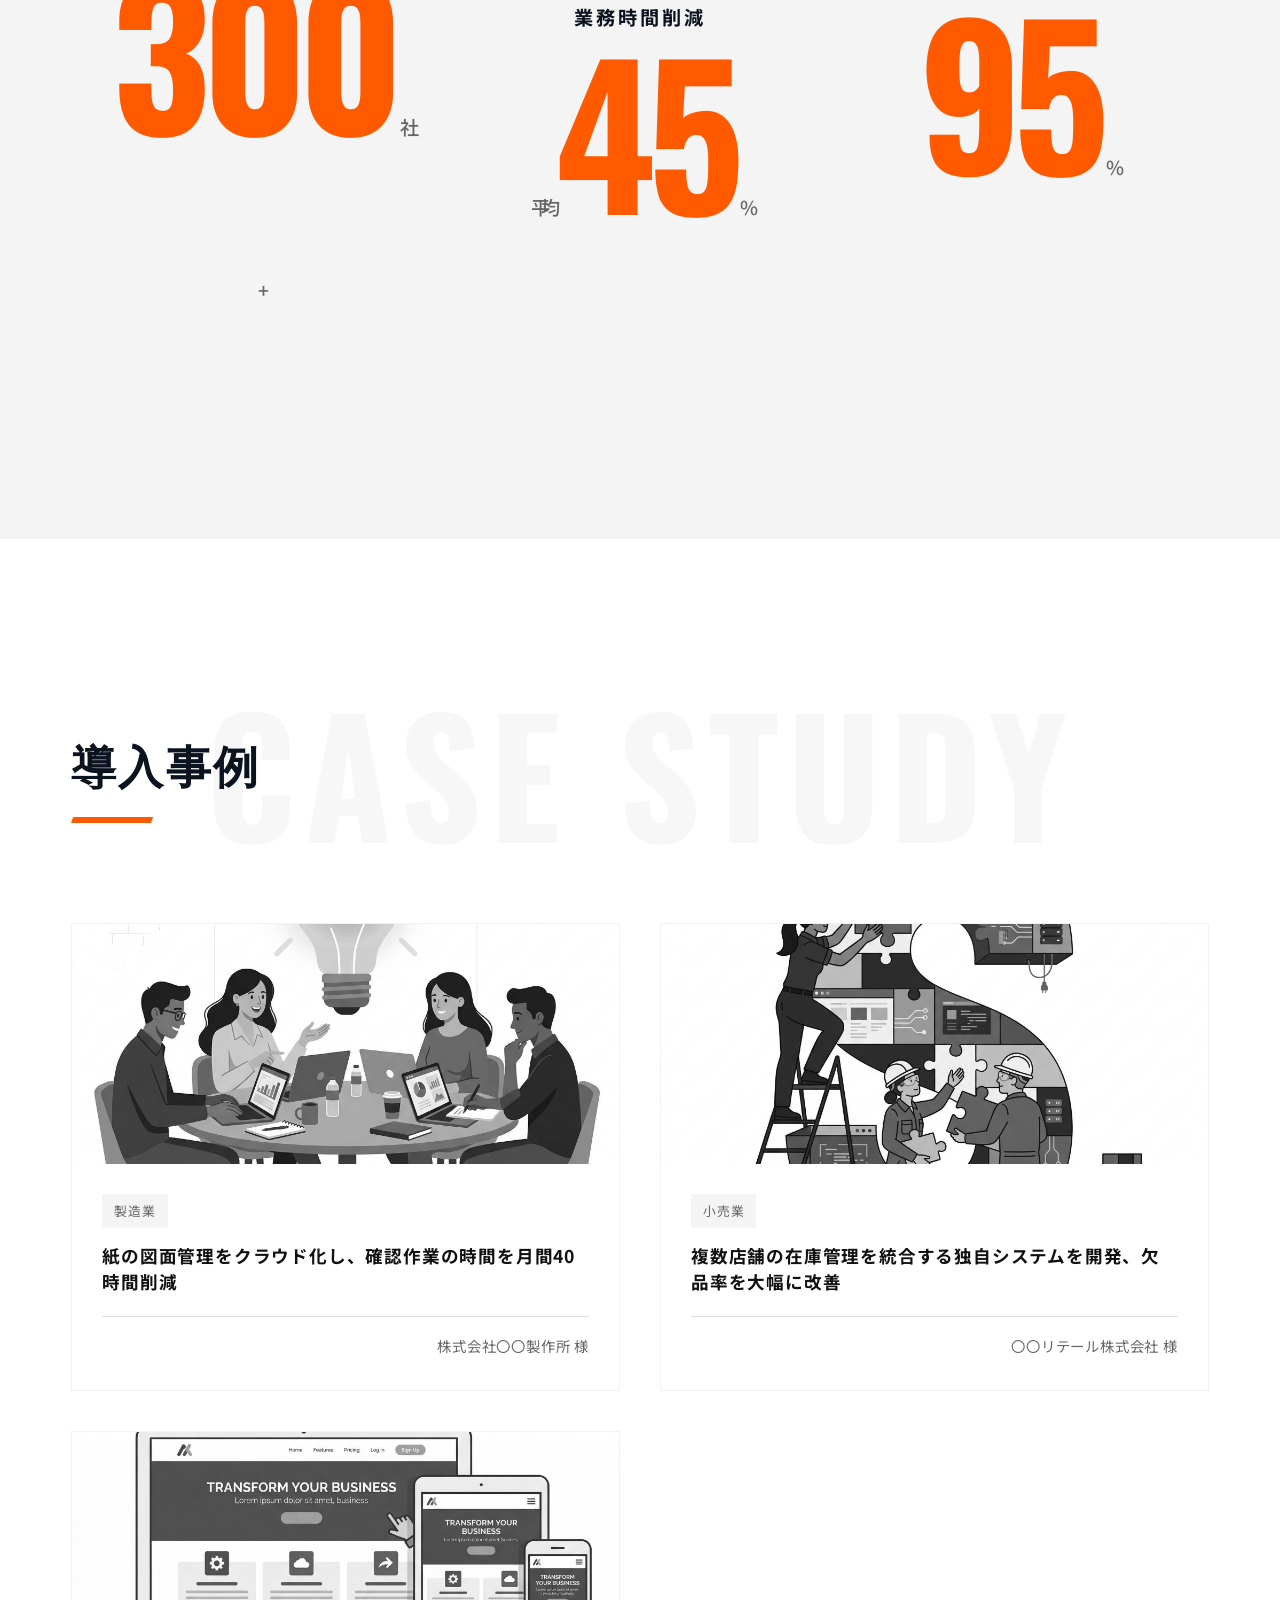
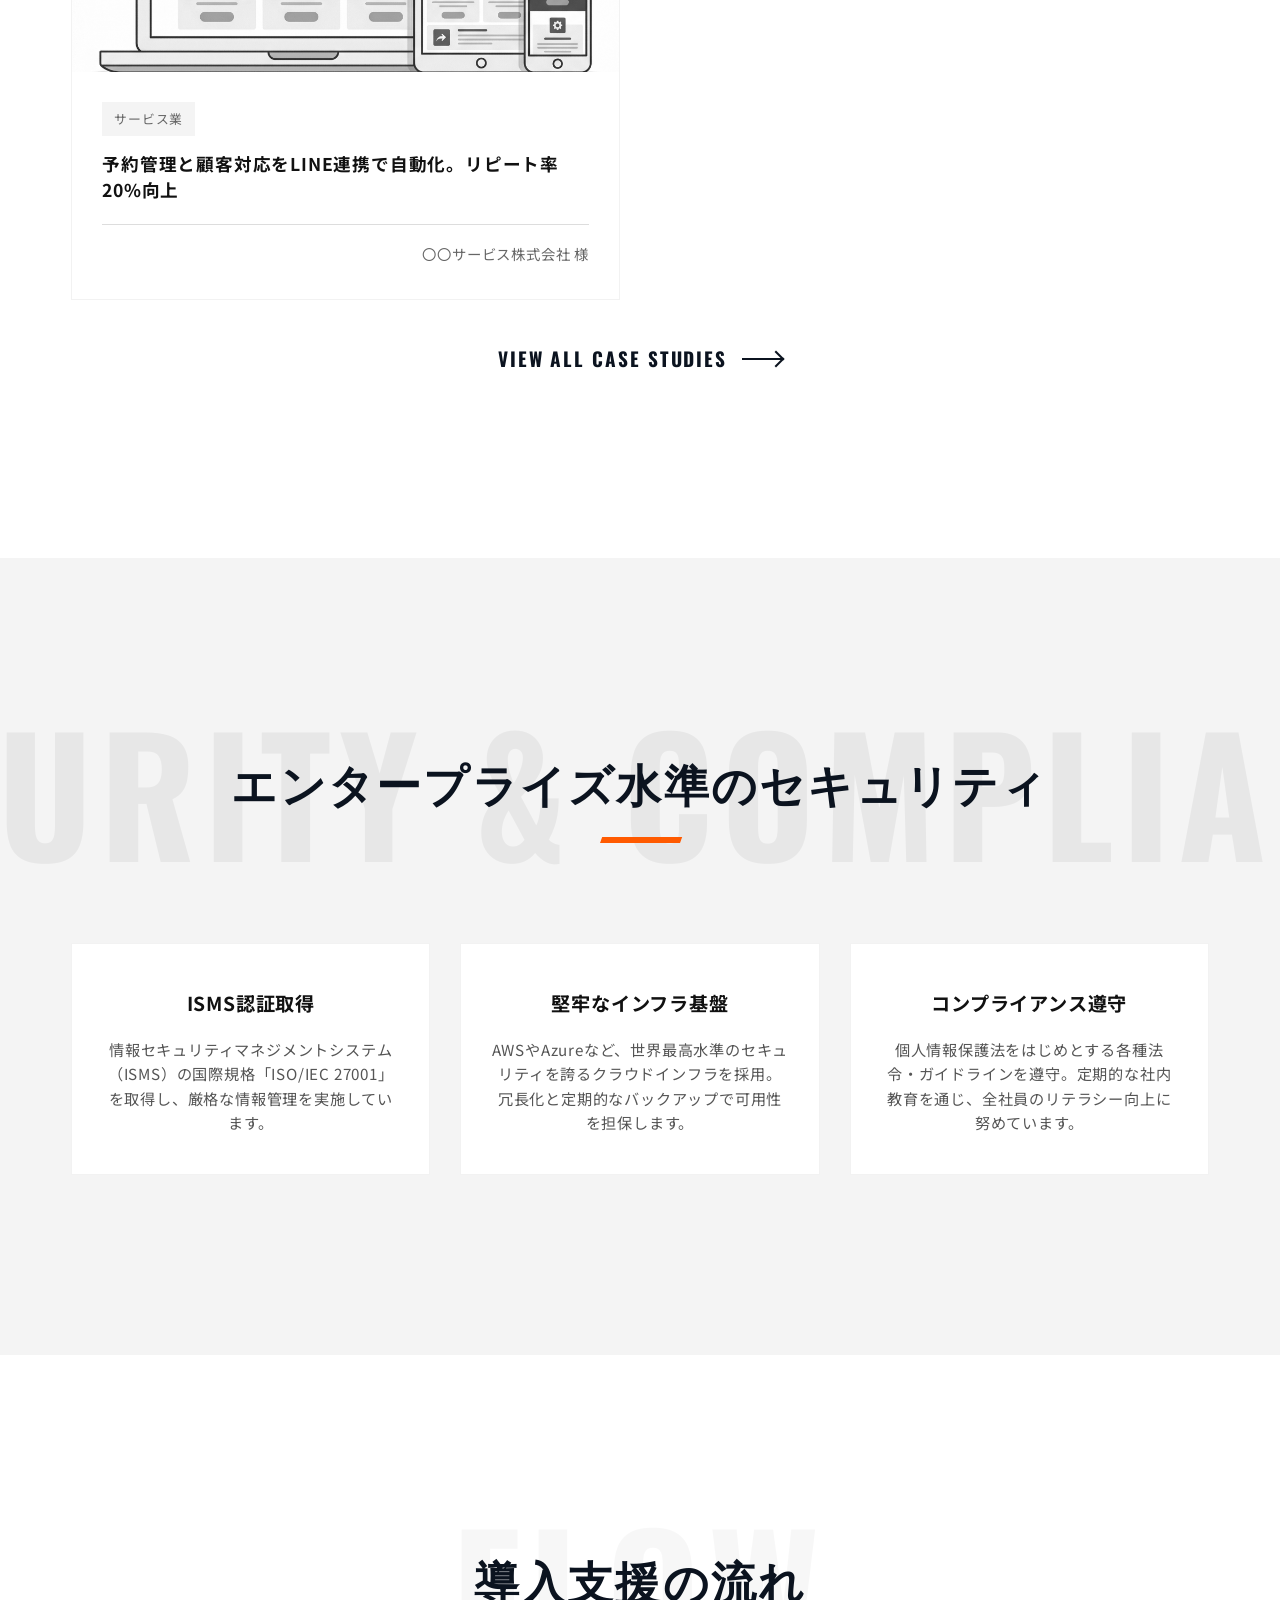
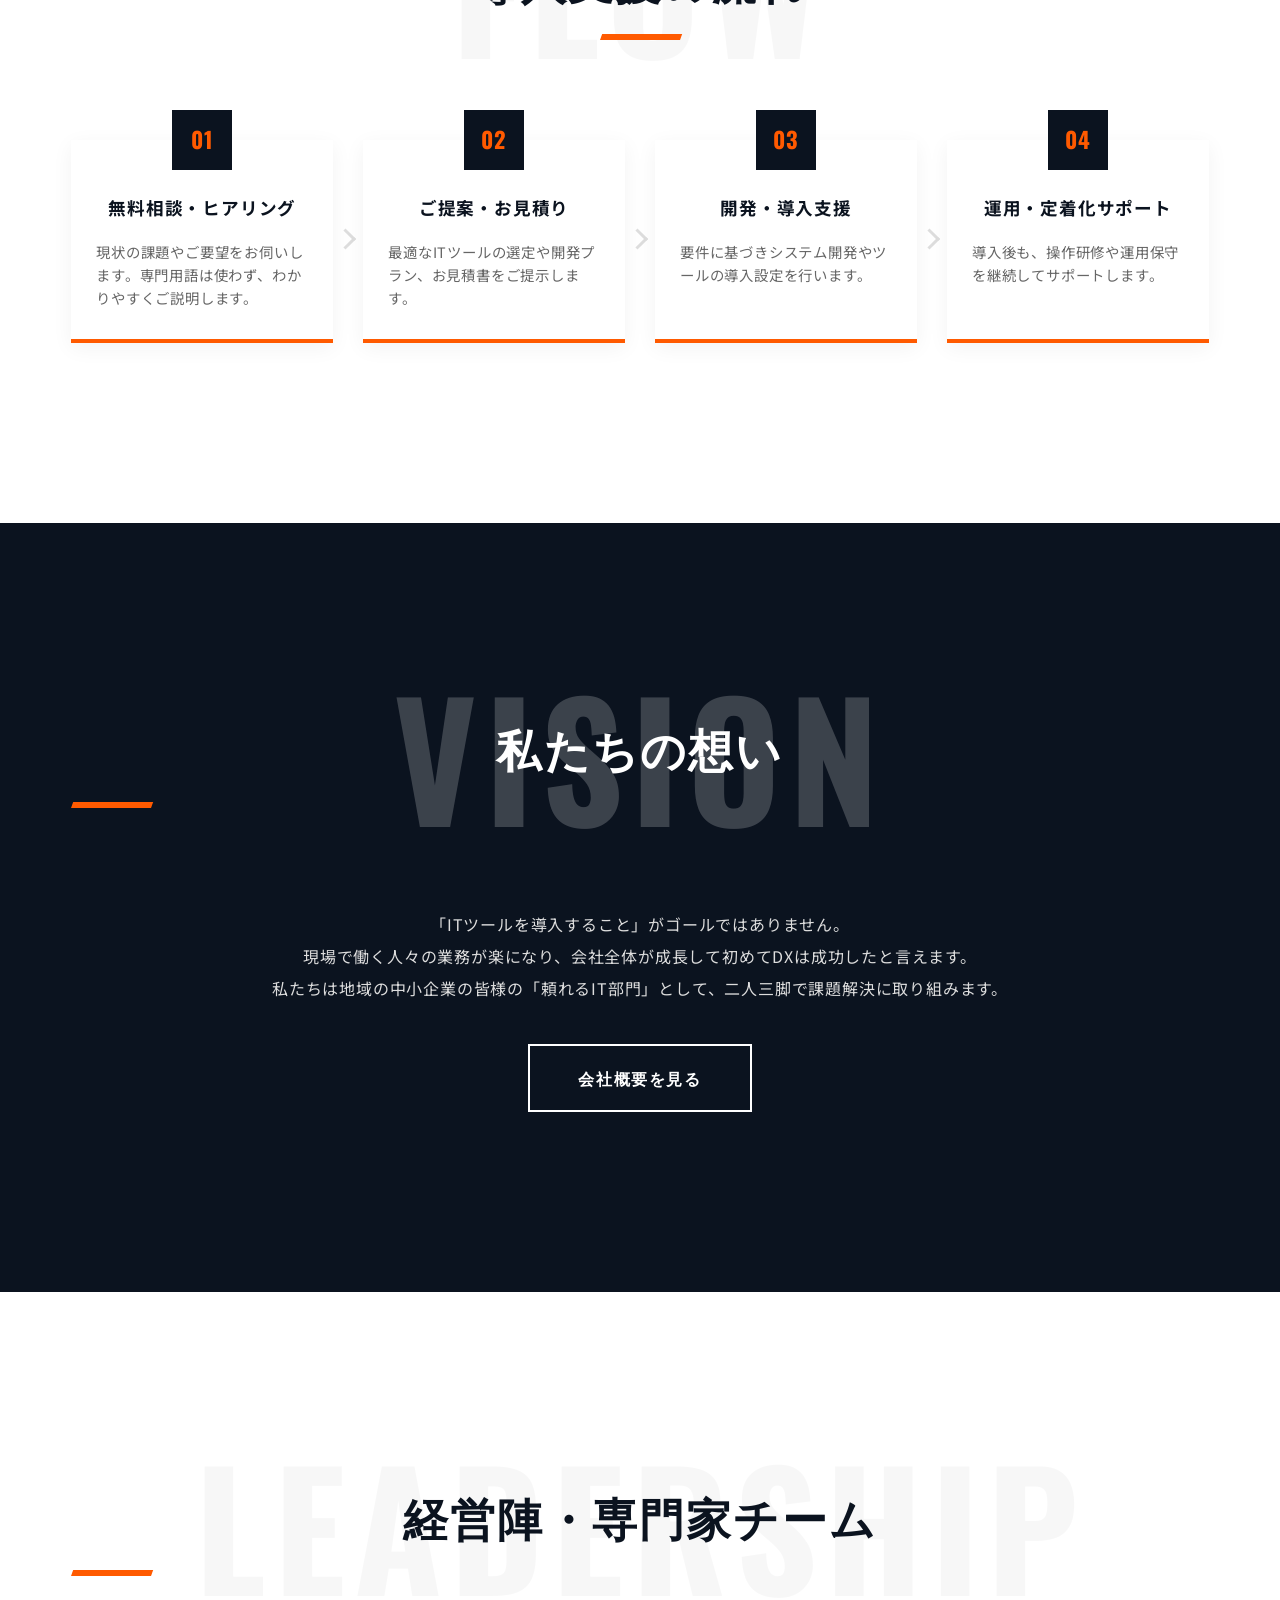
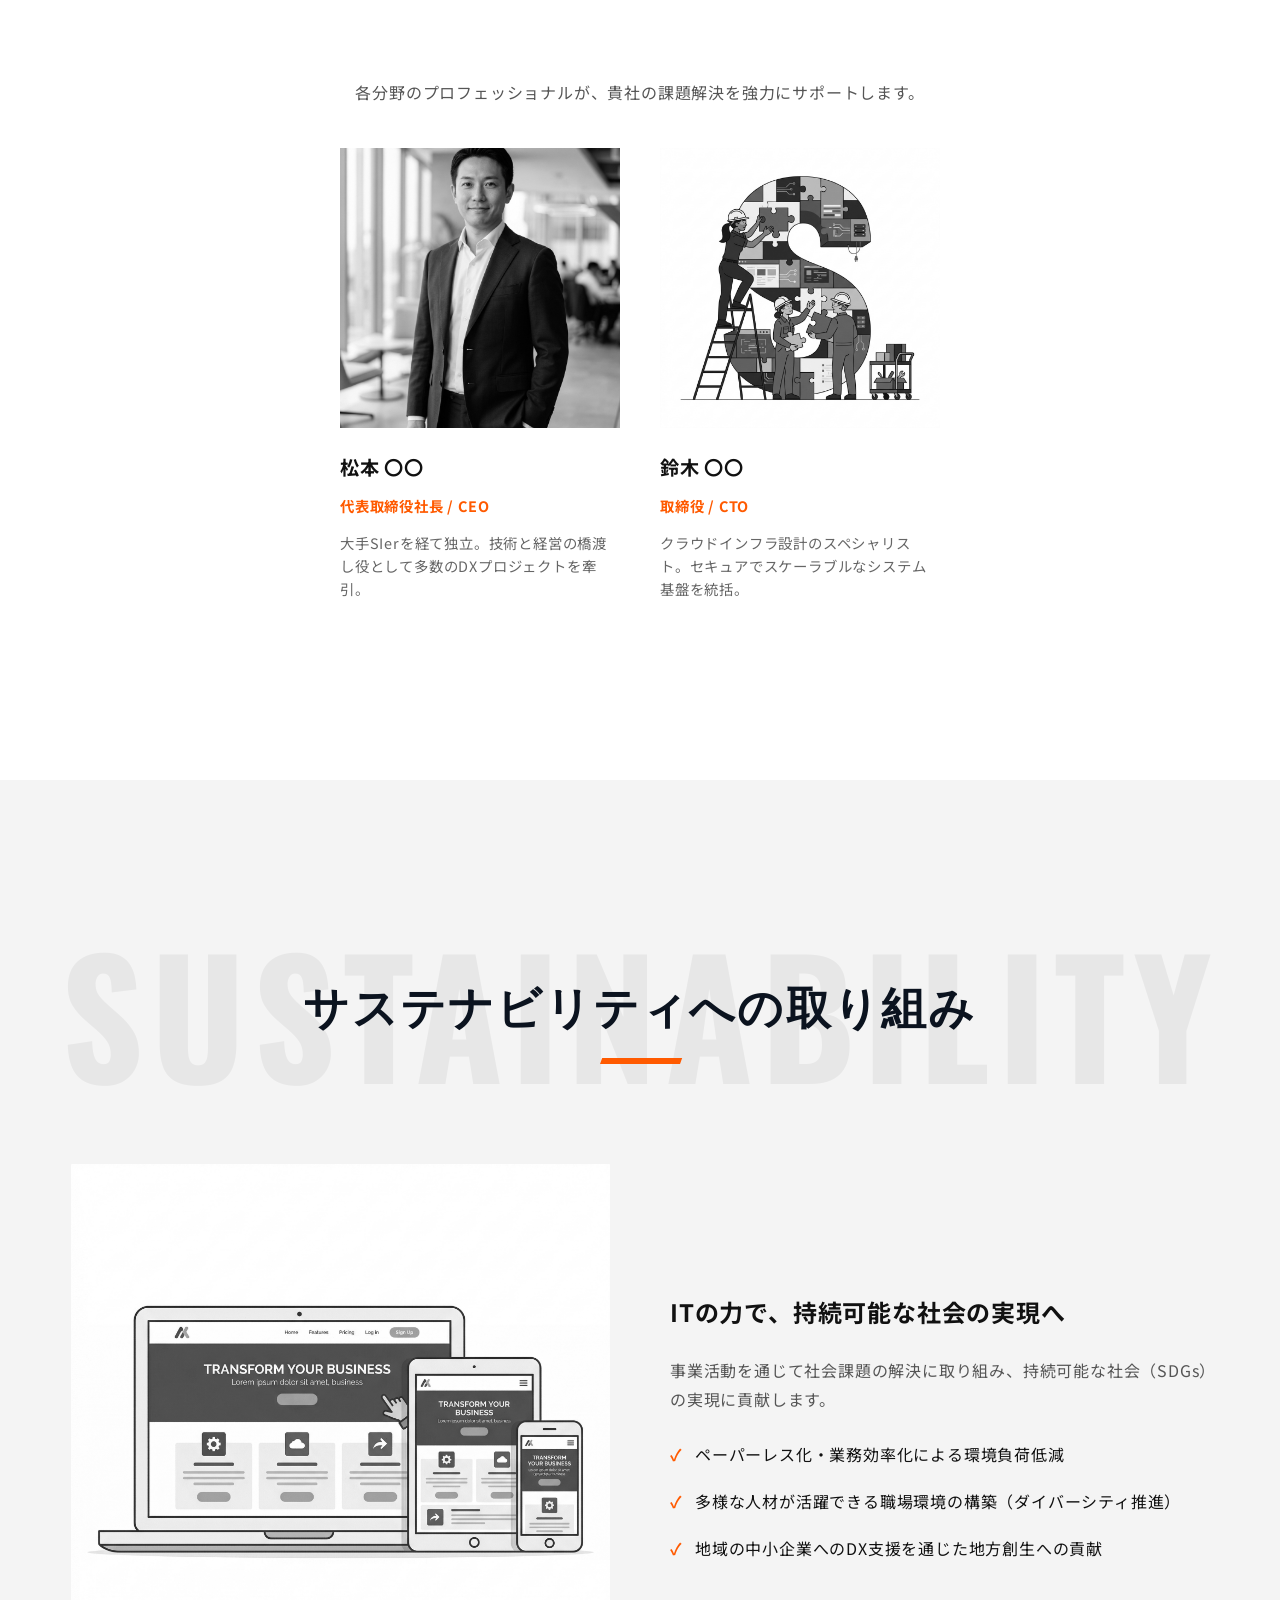
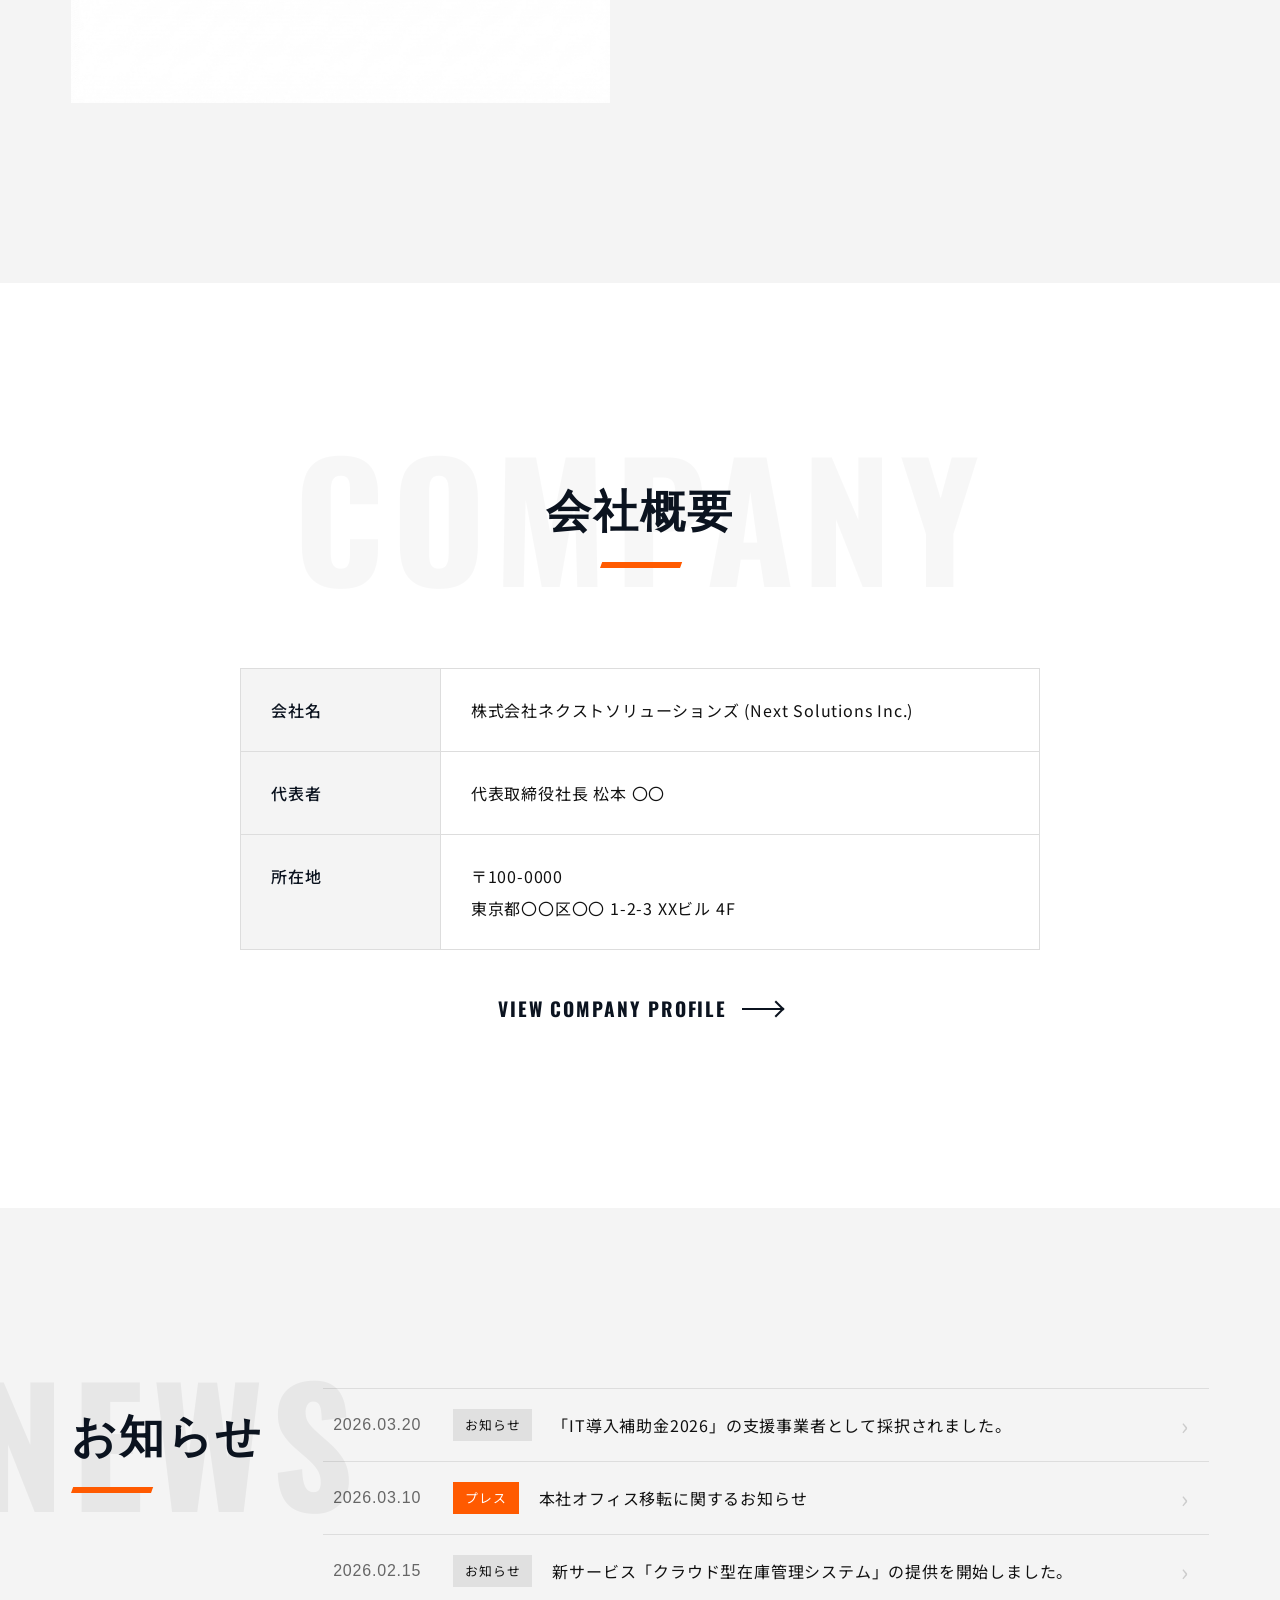
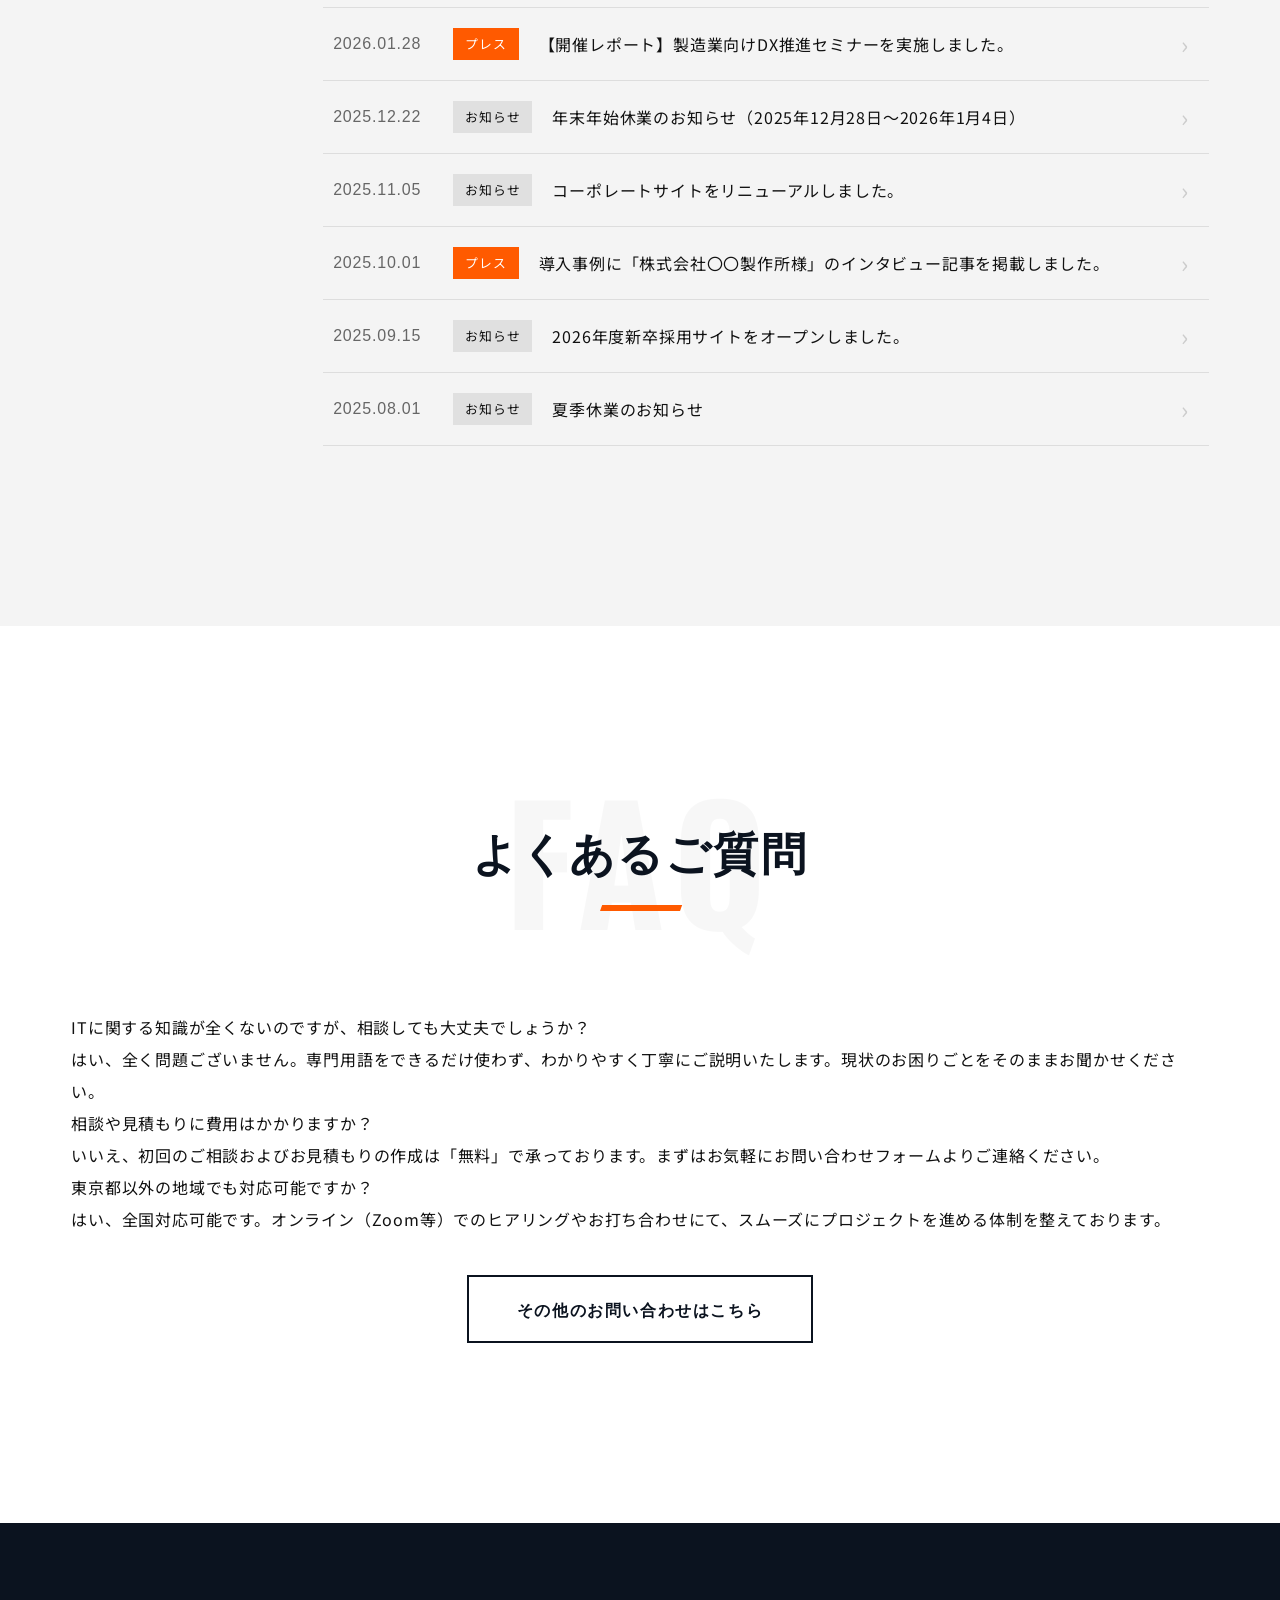
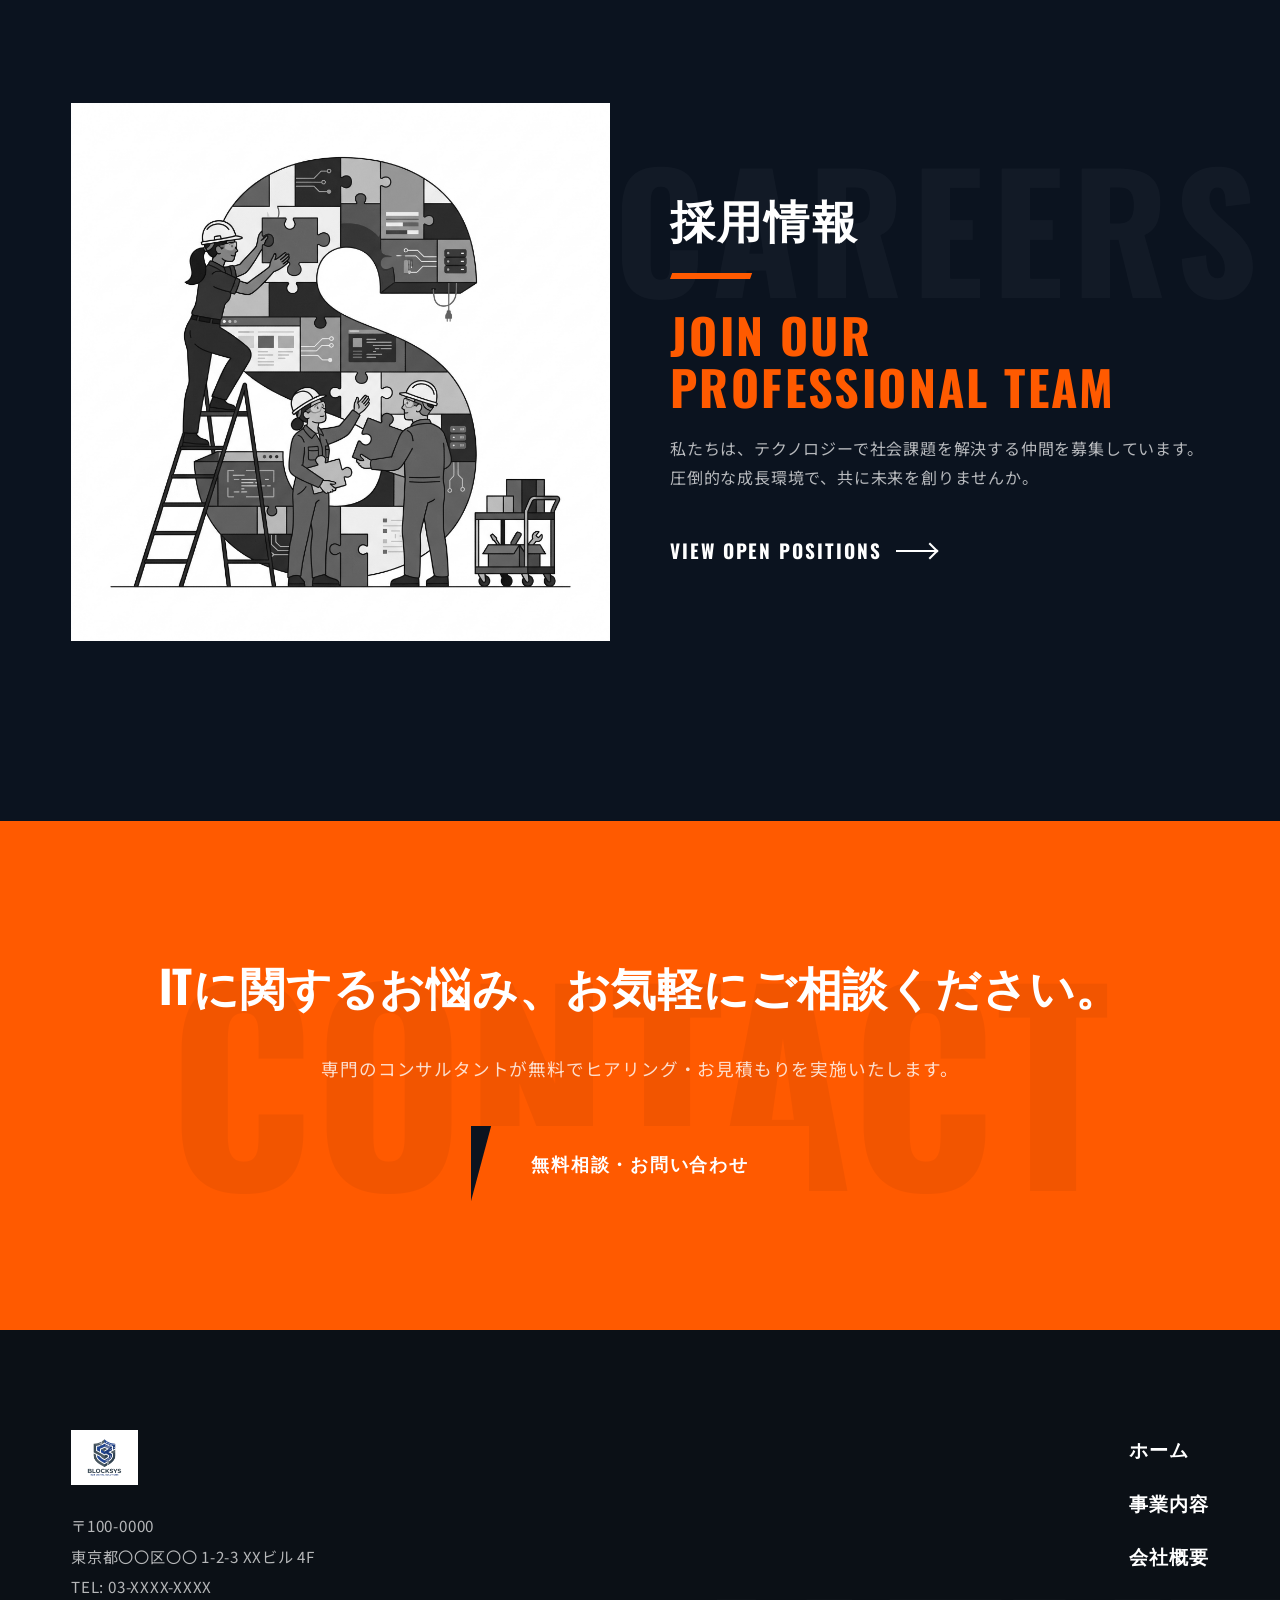
==== commit 90e5829f: "4" ====
--- a/index.html
+++ b/index.html
@@ -5,35 +5,8 @@
     <meta name="viewport" content="width=device-width, initial-scale=1.0">
     <title>株式会社ネクストソリューションズ | 地域密着型DX・ITコンサルティング</title>
     <link rel="stylesheet" href="style.css">
-    <link href="https://fonts.googleapis.com/css2?family=Noto+Sans+JP:wght@400;500;700&family=Noto+Serif+JP:wght@400;700&display=swap" rel="stylesheet">
+    <link href="https://fonts.googleapis.com/css2?family=Montserrat:wght@700;900&family=Noto+Sans+JP:wght@400;500;700;900&family=Oswald:wght@500;700&display=swap" rel="stylesheet">
     <style>
-        .   color: #fff;
-            text-shadow: 0 1px 2px rgba(0,0,0,0.3);
-        }
-        .header-transparent .btn-contact-header {
-            color: #fff;
-            border-color: #fff;
-        }
-        .header-transparent .menu-toggle span {
-            background-color: #fff;
-        }
-        .header-transparent.scrolled {
-            background-color: rgba(255, 255, 255, 0.95);
-            backdrop-filter: blur(10px);
-            -webkit-backdrop-filter: blur(10px);
-            box-shadow: 0 2px 10px rgba(0, 0, 0, 0.05);
-        }
-        .header-transparent.scrolled .global-nav ul li a {
-            color: #333;
-            text-shadow: none;
-        }
-        .header-transparent.scrolled .btn-contact-header {
-            color: #007bff; /* style.cssでの定義を想定 */
-            border-color: #007bff; /* style.cssでの定義を想定 */
-        }
-        .header-transparent.scrolled .menu-toggle span {
-            background-color: #333;
-        }
         /* FVを画面最上部から表示し、高さをビューポートに合わせる */
         .fv {
             margin-top: 0;
@@ -84,6 +57,193 @@
             margin-left: auto !important;
             margin-right: auto !important;
         }
+
+        /* --- モダンテック・SaaS風デザインの上書き --- */
+        :root {
+            --accent-color: #FF5A00; /* インダストリアル・オレンジ */
+            --bg-dark: #0B131F; /* ディープ・ネイビー */
+            --text-main: #111111;
+            --font-en: 'Oswald', sans-serif;
+        }
+
+        /* アニメーションのモダン化（少しスケールをかけて滑らかに） */
+        .fade-in-up {
+            opacity: 0;
+            transform: translateY(60px) scale(0.95);
+            transition: opacity 1s cubic-bezier(0.16, 1, 0.3, 1), transform 1s cubic-bezier(0.16, 1, 0.3, 1);
+        }
+        .fade-in-up.is-visible {
+            opacity: 1;
+            transform: translateY(0) scale(1);
+        }
+
+        body {
+            color: var(--text-main);
+            letter-spacing: 0.05em;
+        }
+
+        /* FVの全画面・超巨大タイポグラフィ化 */
+        .fv {
+            height: 100vh;
+            display: flex;
+            align-items: center;
+            justify-content: center;
+            position: relative;
+            overflow: hidden;
+            margin-top: 0;
+        }
+        .fv-bg::after {
+            content: '';
+            position: absolute;
+            top: 0; left: 0; width: 100%; height: 100%;
+            background: linear-gradient(135deg, rgba(11,19,31,0.8) 0%, rgba(11,19,31,0.6) 100%);
+        }
+        .fv-content {
+            align-items: center !important;
+            text-align: center;
+            padding-top: 0 !important;
+            z-index: 2;
+            width: 100%;
+        }
+        .fv-catch {
+            font-size: 9vw !important; /* ビューポート幅に合わせた巨大フォント */
+            letter-spacing: -0.03em;
+            line-height: 0.9 !important;
+            text-transform: uppercase;
+            font-weight: 900;
+            color: #fff;
+            text-shadow: 0 20px 40px rgba(0,0,0,0.5);
+            margin-bottom: 20px;
+            font-family: var(--font-en);
+        }
+        .fv-catch span {
+            color: var(--accent-color);
+            display: block;
+        }
+        .fv-sub {
+            font-size: 1.8rem;
+            font-weight: 700;
+            letter-spacing: 0.05em;
+            margin-top: 30px;
+            color: rgba(255,255,255,0.9);
+            font-family: var(--font-en);
+        }
+
+        /* 数字のアクセントカラー化 */
+        .number-value, .flow-num {
+            color: var(--accent-color) !important;
+        }
+        .flow-item::before {
+            background: var(--accent-color) !important; /* 線の色 */
+        }
+
+        /* スマートフォン向け表示の調整 */
+        @media (max-width: 768px) {
+            .fv-catch {
+                font-size: 14vw !important;
+            }
+        }
+
+        /* カード・要素のシャープ化 */
+        .service-card, .feature-item, .case-card, .security-item {
+            border-radius: 0 !important; /* 直角にしてエッジを効かせる */
+            box-shadow: none !important;
+            border: 1px solid rgba(0,0,0,0.05) !important;
+            transition: transform 0.4s cubic-bezier(0.16, 1, 0.3, 1), box-shadow 0.4s cubic-bezier(0.16, 1, 0.3, 1), border-color 0.4s;
+            background: #fff;
+        }
+        .service-card:hover, .feature-item:hover, .case-card:hover, .security-item:hover {
+            transform: translateY(-8px);
+            box-shadow: 0 30px 60px rgba(0,0,0,0.08) !important;
+            border-color: var(--accent-color) !important;
+        }
+
+        /* ボタンのモダン化 */
+        .btn-primary {
+            background: var(--accent-color) !important;
+            border-radius: 0 !important; /* 完全な直角 */
+            font-family: var(--font-en) !important;
+            box-shadow: none !important;
+            border: none !important;
+            position: relative;
+            overflow: hidden;
+            z-index: 1;
+            color: #fff !important;
+            transition: color 0.4s ease !important;
+        }
+        .btn-primary::before {
+            content: '';
+            position: absolute;
+            top: 0; left: -100%; width: 100%; height: 100%;
+            background: var(--bg-dark);
+            transition: left 0.4s cubic-bezier(0.165, 0.84, 0.44, 1);
+            z-index: -1;
+            transform: skewX(-15deg);
+            transform-origin: bottom left;
+        }
+        .btn-primary:hover::before {
+            left: 0;
+            transform: skewX(0);
+        }
+        
+        /* 導入実績ロゴのホバーエフェクト */
+        .trusted-logos span {
+            filter: grayscale(100%);
+            opacity: 0.3 !important;
+            transition: opacity 0.4s, filter 0.4s;
+        }
+        .trusted-logos span:hover {
+            filter: grayscale(0%);
+            opacity: 1 !important;
+        }
+
+        .service-tags span {
+            font-size: 0.7rem;
+            padding: 4px 8px;
+            background: rgba(255,255,255,0.1);
+            color: #fff;
+            font-family: var(--font-en);
+            letter-spacing: 0.05em;
+        }
+        /* Serviceの大胆なダークモード＋グラスモーフィズム化 */
+        .bg-dark {
+            background-color: var(--bg-dark) !important;
+            color: #fff !important;
+        }
+        .bg-dark .section-title { color: #fff; }
+        .bg-dark .section-title span { color: rgba(255,255,255,0.03) !important; }
+        .bg-dark .service-card {
+            background: rgba(255,255,255,0.03);
+            border: 1px solid rgba(255,255,255,0.1) !important;
+            backdrop-filter: blur(10px);
+            -webkit-backdrop-filter: blur(10px);
+        }
+        .bg-dark .service-card h3 { color: #fff; }
+        .bg-dark .service-card p { color: rgba(255,255,255,0.7); }
+        .bg-dark .service-card:hover {
+            background: rgba(255,255,255,0.08);
+            border-color: var(--accent-color) !important;
+            box-shadow: 0 20px 40px rgba(230, 126, 34, 0.2) !important;
+        }
+        /* ダーク背景用のリンク上書き */
+        .bg-dark .link-arrow {
+            color: #fff;
+        }
+        .bg-dark .link-arrow::after { background-color: #fff; }
+        .bg-dark .link-arrow::before { border-color: #fff; }
+        .bg-dark .link-arrow:hover { color: var(--accent-color); }
+        .bg-dark .link-arrow:hover::after { background-color: var(--accent-color); }
+        .bg-dark .link-arrow:hover::before { border-color: var(--accent-color); }
+        .industry-item:hover {
+            background: var(--accent-color) !important;
+            border-color: var(--accent-color) !important;
+        }
+
+        /* Numbersの超巨大化 */
+        .number-value {
+            font-size: 15vw !important; /* 画面幅に応じた超巨大数字 */
+            line-height: 0.8;
+        }
     </style>
 </head>
 <body>
@@ -96,7 +256,7 @@
         </div>
     </div>
 
-    <header class="header header-transparent">
+    <header class="header">
         <div class="container header-inner">
             <a href="index.html" class="logo"><img src="images/logo.png" alt="Next Solutions"></a>
             <nav class="global-nav">
@@ -119,24 +279,114 @@
             <video src="images/fv-bg.mp4" autoplay loop muted playsinline></video>
         </div>
         <div class="container fv-content">
-            <h1 class="fv-catch fade-in-up">中小企業のDXを、<br>地域密着で支援します。</h1>
-            <p class="fv-sub fade-in-up" style="transition-delay: 0.2s;">創業からの信頼と、最新のIT技術。<br>私たちは、中小企業の課題に寄り添うDX推進パートナーです。</p>
-            <p class="fade-in-up" style="transition-delay: 0.4s;">
-            ネクストソリューションズは、地域の中小企業に特化したDX・ITコンサルティングを提供しています。現場主義でお客様のビジネス成長を支援します。</p>
-        </div>
-    </section>
-
-    <section class="company section-padding">
-        <div class="container company-inner">
-            <div class="company-image fade-in-up">
-                <img src="images/image_5.jpg" alt="私たちについて">
-            </div>
-            <div class="company-text fade-in-up" style="transition-delay: 0.2s;">
-                <h2 class="section-title">私たちについて<span>About Us</span></h2>
-                <h3 class="company-catch">地域企業の「頼れる右腕」として、<br>ビジネスの成長を支援します。</h3>
-                <p>株式会社ネクストソリューションズは、地域に密着したBtoB向けのDX・ITコンサルティング企業です。<br>最新のテクノロジーを活用しながらも、常に「現場で働く人」を中心に据えた提案を行い、お客様の持続的な成長を共に実現していくパートナーを目指しています。</p>
-                <div class="mt-40">
-                    <a href="company.html" class="btn-outline">会社概要・代表挨拶を見る</a>
+            <h1 class="fv-catch fade-in-up">TRANSFORM<br><span>YOUR BUSINESS</span></h1>
+            <p class="fv-sub fade-in-up" style="transition-delay: 0.2s;">デジタルの力で、ビジネスを次のステージへ。</p>
+            <p class="fade-in-up" style="transition-delay: 0.4s; color: rgba(255,255,255,0.7); max-width: 600px; margin-top: 20px; line-height: 1.8; margin-left: auto; margin-right: auto;">
+            最先端のITソリューションと徹底した現場理解により、<br>持続可能な成長を牽引するデジタルトランスフォーメーションを実現します。</p>
+            <div class="fade-in-up" style="transition-delay: 0.6s; margin-top: 50px;">
+                <a href="contact.html" class="btn-primary" style="padding: 20px 60px; font-size: 1.2rem; border-radius: 0; box-shadow: 0 15px 30px rgba(230,126,34,0.4);">無料相談を予約する</a>
+            </div>
+        </div>
+    </section>
+
+    <section class="trusted-by section-padding" style="padding-top: 40px; padding-bottom: 40px;">
+        <div class="container text-center fade-in-up">
+            <h2 class="section-title" style="font-size: 1.2rem; margin-bottom: 20px; color: #666; font-weight: normal;">導入実績・パートナー企業</h2>
+            <div class="trusted-logos" style="display: flex; justify-content: center; align-items: center; gap: 40px; flex-wrap: wrap; opacity: 0.5;">
+                <span style="font-size: 1.5rem; font-weight: bold; font-family: serif;">Company A</span>
+                <span style="font-size: 1.5rem; font-weight: bold; font-family: sans-serif;">GLOBAL INC.</span>
+                <span style="font-size: 1.5rem; font-weight: bold; letter-spacing: 2px;">TECH CORP</span>
+                <span style="font-size: 1.5rem; font-weight: bold; font-style: italic;">Future Ltd.</span>
+                <span style="font-size: 1.5rem; font-weight: bold;">INNOVATION</span>
+            </div>
+        </div>
+    </section>
+
+    <section class="service section-padding bg-dark">
+        <div class="container">
+            <h2 class="section-title text-center fade-in-up">事業内容<span>Service</span></h2>
+            <p class="text-center mb-40 fade-in-up" style="color: rgba(255,255,255,0.7);">お客様の課題に合わせて、3つの領域から最適なITソリューションを提供します。</p>
+            <div class="service-grid">
+                <a href="service.html" class="service-card hover-target fade-in-up" style="display: block; text-decoration: none;">
+                    <div class="service-icon"><img src="images/image_2.jpg" alt="DXコンサルティング"></div>
+                    <h3>DXコンサルティング</h3>
+                    <p>業務フローの見直しからITツールの導入・定着まで、伴走型でサポートいたします。</p>
+                    <div class="service-tags" style="margin-top: 20px; display: flex; gap: 8px; flex-wrap: wrap;">
+                        <span>STRATEGY</span>
+                        <span>CLOUD</span>
+                    </div>
+                </a>
+                <a href="service.html" class="service-card hover-target fade-in-up" style="transition-delay: 0.2s; display: block; text-decoration: none;">
+                    <div class="service-icon"><img src="images/image_3.jpg" alt="システム開発"></div>
+                    <h3>システム開発</h3>
+                    <p>貴社独自の業務プロセスに最適化された、無駄のないオリジナルシステムを構築します。</p>
+                    <div class="service-tags" style="margin-top: 20px; display: flex; gap: 8px; flex-wrap: wrap;">
+                        <span>AWS</span>
+                        <span>React</span>
+                    </div>
+                </a>
+                <a href="service.html" class="service-card hover-target fade-in-up" style="transition-delay: 0.4s; display: block; text-decoration: none;">
+                    <div class="service-icon"><img src="images/image_4.jpg" alt="Webサイト制作"></div>
+                    <h3>Webサイト制作</h3>
+                    <p>企業の顔となるコーポレートサイトを、成果につながるデザインと設計で制作します。</p>
+                    <div class="service-tags" style="margin-top: 20px; display: flex; gap: 8px; flex-wrap: wrap;">
+                        <span>CMS</span>
+                        <span>SEO</span>
+                    </div>
+                </a>
+                <a href="service.html" class="service-card hover-target fade-in-up" style="display: block; text-decoration: none;">
+                    <div class="service-icon"><img src="images/image_3.jpg" alt="クラウドインフラ構築"></div>
+                    <h3>クラウドインフラ構築</h3>
+                    <p>オンプレミスからクラウドへの移行、スケーラブルなインフラ基盤の設計・構築を支援します。</p>
+                    <div class="service-tags" style="margin-top: 20px; display: flex; gap: 8px; flex-wrap: wrap;">
+                        <span>AWS</span>
+                        <span>INFRA</span>
+                    </div>
+                </a>
+                <a href="service.html" class="service-card hover-target fade-in-up" style="transition-delay: 0.2s; display: block; text-decoration: none;">
+                    <div class="service-icon"><img src="images/image_2.jpg" alt="データ活用・AI導入"></div>
+                    <h3>データ活用・AI導入</h3>
+                    <p>社内データの統合・可視化、機械学習や生成AIを用いた業務自動化・高度化を実現します。</p>
+                    <div class="service-tags" style="margin-top: 20px; display: flex; gap: 8px; flex-wrap: wrap;">
+                        <span>DATA</span>
+                        <span>AI/ML</span>
+                    </div>
+                </a>
+                <a href="service.html" class="service-card hover-target fade-in-up" style="transition-delay: 0.4s; display: block; text-decoration: none;">
+                    <div class="service-icon"><img src="images/image_4.jpg" alt="セキュリティ対策"></div>
+                    <h3>セキュリティ対策</h3>
+                    <p>脆弱性診断からゼロトラストの導入、セキュリティガイドラインの策定まで包括的に防御します。</p>
+                    <div class="service-tags" style="margin-top: 20px; display: flex; gap: 8px; flex-wrap: wrap;">
+                        <span>SECURITY</span>
+                        <span>ZERO TRUST</span>
+                    </div>
+                </a>
+            </div>
+            <div class="text-center mt-40">
+                <a href="service.html" class="link-arrow">VIEW ALL SERVICES</a>
+            </div>
+        </div>
+    </section>
+
+    <section class="industries section-padding bg-dark" style="border-top: 1px solid rgba(255,255,255,0.05);">
+        <div class="container">
+            <h2 class="section-title text-center fade-in-up">対応業界<span>Industries</span></h2>
+            <div class="industries-grid fade-in-up" style="display: grid; grid-template-columns: repeat(auto-fit, minmax(200px, 1fr)); gap: 20px; margin-top: 40px;">
+                <div style="border: 1px solid rgba(255,255,255,0.1); padding: 40px 20px; text-align: center; transition: all 0.3s ease; background: rgba(255,255,255,0.02);" class="industry-item hover-target">
+                    <h3 style="font-family: var(--font-en); font-size: 1.4rem; color: #fff; margin-bottom: 10px; letter-spacing: 0.05em;">MANUFACTURING</h3>
+                    <p style="font-size: 0.85rem; color: rgba(255,255,255,0.6);">製造・メーカー</p>
+                </div>
+                <div style="border: 1px solid rgba(255,255,255,0.1); padding: 40px 20px; text-align: center; transition: all 0.3s ease; background: rgba(255,255,255,0.02);" class="industry-item hover-target" style="transition-delay: 0.1s;">
+                    <h3 style="font-family: var(--font-en); font-size: 1.4rem; color: #fff; margin-bottom: 10px; letter-spacing: 0.05em;">LOGISTICS</h3>
+                    <p style="font-size: 0.85rem; color: rgba(255,255,255,0.6);">物流・運輸</p>
+                </div>
+                <div style="border: 1px solid rgba(255,255,255,0.1); padding: 40px 20px; text-align: center; transition: all 0.3s ease; background: rgba(255,255,255,0.02);" class="industry-item hover-target" style="transition-delay: 0.2s;">
+                    <h3 style="font-family: var(--font-en); font-size: 1.4rem; color: #fff; margin-bottom: 10px; letter-spacing: 0.05em;">RETAIL</h3>
+                    <p style="font-size: 0.85rem; color: rgba(255,255,255,0.6);">小売・卸売</p>
+                </div>
+                <div style="border: 1px solid rgba(255,255,255,0.1); padding: 40px 20px; text-align: center; transition: all 0.3s ease; background: rgba(255,255,255,0.02);" class="industry-item hover-target" style="transition-delay: 0.3s;">
+                    <h3 style="font-family: var(--font-en); font-size: 1.4rem; color: #fff; margin-bottom: 10px; letter-spacing: 0.05em;">FINANCE</h3>
+                    <p style="font-size: 0.85rem; color: rgba(255,255,255,0.6);">金融・保険</p>
                 </div>
             </div>
         </div>
@@ -165,7 +415,7 @@
         </div>
     </section>
 
-    <section class="numbers section-padding" style="background-color: #F8F9FA;">
+    <section class="numbers section-padding bg-light">
         <div class="container">
             <h2 class="section-title text-center fade-in-up">数字で見るNext Solutions<span>By the Numbers</span></h2>
             <div class="numbers-grid">
@@ -185,61 +435,172 @@
         </div>
     </section>
 
-    <section class="service section-padding bg-light">
-        <div class="container">
-            <h2 class="section-title text-center fade-in-up">事業内容<span>Service</span></h2>
-            <p class="text-center mb-40 fade-in-up">お客様の課題に合わせて、3つの領域から最適なITソリューションを提供します。</p>
-            <div class="service-grid">
-                <div class="service-card fade-in-up">
-                    <div class="service-icon"><img src="images/image_2.jpg" alt="DXコンサルティング"></div>
-                    <h3>DXコンサルティング</h3>
-                    <p>業務フローの見直しからITツールの導入・定着まで、伴走型でサポートいたします。</p>
-                </div>
-                <div class="service-card fade-in-up" style="transition-delay: 0.2s;">
-                    <div class="service-icon"><img src="images/image_3.jpg" alt="システム開発"></div>
-                    <h3>システム開発</h3>
-                    <p>貴社独自の業務プロセスに最適化された、無駄のないオリジナルシステムを構築します。</p>
-                </div>
-                <div class="service-card fade-in-up" style="transition-delay: 0.4s;">
-                    <div class="service-icon"><img src="images/image_4.jpg" alt="Webサイト制作"></div>
-                    <h3>Webサイト制作</h3>
-                    <p>企業の顔となるコーポレートサイトを、成果につながるデザインと設計で制作します。</p>
-                </div>
-            </div>
-            <div class="text-center mt-40">
-                <a href="service.html" class="btn-primary">事業内容の詳細を見る</a>
-            </div>
-        </div>
-    </section>
-
     <section class="case-study section-padding">
         <div class="container">
             <h2 class="section-title fade-in-up">導入事例<span>Case Study</span></h2>
             <div class="case-grid">
-                <a href="#" class="case-card fade-in-up">
-                    <div class="case-image"><img src="images/image_2.jpg" alt="事例1"></div>
+                <a href="#" class="case-card hover-target fade-in-up">
+                    <div class="case-image"><img src="images/image_2.jpg" alt="事例1" class="img-grayscale"></div>
                     <div class="case-content">
                         <span class="case-category">製造業</span>
                         <h3 class="case-title">紙の図面管理をクラウド化し、確認作業の時間を月間40時間削減</h3>
                         <p class="case-client">株式会社〇〇製作所 様</p>
                     </div>
                 </a>
-                <a href="#" class="case-card fade-in-up" style="transition-delay: 0.2s;">
-                    <div class="case-image"><img src="images/image_3.jpg" alt="事例2"></div>
+                <a href="#" class="case-card hover-target fade-in-up" style="transition-delay: 0.2s;">
+                    <div class="case-image"><img src="images/image_3.jpg" alt="事例2" class="img-grayscale"></div>
                     <div class="case-content">
                         <span class="case-category">小売業</span>
                         <h3 class="case-title">複数店舗の在庫管理を統合する独自システムを開発、欠品率を大幅に改善</h3>
                         <p class="case-client">〇〇リテール株式会社 様</p>
                     </div>
                 </a>
+                <a href="#" class="case-card hover-target fade-in-up" style="transition-delay: 0.4s;">
+                    <div class="case-image"><img src="images/image_4.jpg" alt="事例3" class="img-grayscale"></div>
+                    <div class="case-content">
+                        <span class="case-category">サービス業</span>
+                        <h3 class="case-title">予約管理と顧客対応をLINE連携で自動化。リピート率20%向上</h3>
+                        <p class="case-client">〇〇サービス株式会社 様</p>
+                    </div>
+                </a>
             </div>
             <div class="text-center mt-40 fade-in-up">
-                <a href="#" class="btn-outline">導入事例一覧を見る</a>
-            </div>
-        </div>
-    </section>
-
-    <section id="news" class="news section-padding">
+                <a href="#" class="link-arrow">VIEW ALL CASE STUDIES</a>
+            </div>
+        </div>
+    </section>
+
+    <section class="security section-padding bg-light">
+        <div class="container">
+            <h2 class="section-title text-center fade-in-up">エンタープライズ水準のセキュリティ<span>Security & Compliance</span></h2>
+            <div class="security-grid" style="display: grid; grid-template-columns: repeat(auto-fit, minmax(300px, 1fr)); gap: 30px; margin-top: 40px;">
+                <div class="security-item fade-in-up" style="padding: 40px 30px; background: #fff; border: 1px solid #eee; border-radius: 0; text-align: center; box-shadow: 0 4px 15px rgba(0,0,0,0.03);">
+                    <h3 style="margin-bottom: 15px; font-size: 1.2rem;">ISMS認証取得</h3>
+                    <p style="font-size: 0.95rem; color: #555; line-height: 1.6;">情報セキュリティマネジメントシステム（ISMS）の国際規格「ISO/IEC 27001」を取得し、厳格な情報管理を実施しています。</p>
+                </div>
+                <div class="security-item fade-in-up" style="transition-delay: 0.2s; padding: 40px 30px; background: #fff; border: 1px solid #eee; border-radius: 0; text-align: center; box-shadow: 0 4px 15px rgba(0,0,0,0.03);">
+                    <h3 style="margin-bottom: 15px; font-size: 1.2rem;">堅牢なインフラ基盤</h3>
+                    <p style="font-size: 0.95rem; color: #555; line-height: 1.6;">AWSやAzureなど、世界最高水準のセキュリティを誇るクラウドインフラを採用。冗長化と定期的なバックアップで可用性を担保します。</p>
+                </div>
+                <div class="security-item fade-in-up" style="transition-delay: 0.4s; padding: 40px 30px; background: #fff; border: 1px solid #eee; border-radius: 0; text-align: center; box-shadow: 0 4px 15px rgba(0,0,0,0.03);">
+                    <h3 style="margin-bottom: 15px; font-size: 1.2rem;">コンプライアンス遵守</h3>
+                    <p style="font-size: 0.95rem; color: #555; line-height: 1.6;">個人情報保護法をはじめとする各種法令・ガイドラインを遵守。定期的な社内教育を通じ、全社員のリテラシー向上に努めています。</p>
+                </div>
+            </div>
+        </div>
+    </section>
+
+    <section class="flow section-padding">
+        <div class="container">
+            <h2 class="section-title text-center fade-in-up">導入支援の流れ<span>Flow</span></h2>
+            <div class="flow-list">
+                <div class="flow-item fade-in-up">
+                    <span class="flow-num">01</span>
+                    <h3>無料相談・ヒアリング</h3>
+                    <p>現状の課題やご要望をお伺いします。専門用語は使わず、わかりやすくご説明します。</p>
+                </div>
+                <div class="flow-item fade-in-up" style="transition-delay: 0.2s;">
+                    <span class="flow-num">02</span>
+                    <h3>ご提案・お見積り</h3>
+                    <p>最適なITツールの選定や開発プラン、お見積書をご提示します。</p>
+                </div>
+                <div class="flow-item fade-in-up" style="transition-delay: 0.4s;">
+                    <span class="flow-num">03</span>
+                    <h3>開発・導入支援</h3>
+                    <p>要件に基づきシステム開発やツールの導入設定を行います。</p>
+                </div>
+                <div class="flow-item fade-in-up" style="transition-delay: 0.6s;">
+                    <span class="flow-num">04</span>
+                    <h3>運用・定着化サポート</h3>
+                    <p>導入後も、操作研修や運用保守を継続してサポートします。</p>
+                </div>
+            </div>
+        </div>
+    </section>
+
+    <section class="about section-padding" style="background-color: var(--bg-dark); color: #fff;">
+        <div class="container text-center fade-in-up">
+            <h2 class="section-title" style="color: #fff;">私たちの想い<span style="color: rgba(255,255,255,0.2);">Vision</span></h2>
+            <p style="line-height: 2; margin-top: 30px; color: #ddd;">「ITツールを導入すること」がゴールではありません。<br>現場で働く人々の業務が楽になり、会社全体が成長して初めてDXは成功したと言えます。<br>私たちは地域の中小企業の皆様の「頼れるIT部門」として、二人三脚で課題解決に取り組みます。</p>
+            <div class="mt-40">
+                <a href="company.html" class="btn-outline" style="color: #fff; border-color: #fff;">会社概要を見る</a>
+            </div>
+        </div>
+    </section>
+
+    <section class="leadership section-padding">
+        <div class="container text-center">
+            <h2 class="section-title fade-in-up">経営陣・専門家チーム<span>Leadership</span></h2>
+            <p class="fade-in-up" style="margin-bottom: 40px; color: #555;">各分野のプロフェッショナルが、貴社の課題解決を強力にサポートします。</p>
+            <div class="leadership-grid" style="display: flex; justify-content: center; gap: 40px; flex-wrap: wrap;">
+                <div class="leader-item hover-target fade-in-up" style="width: 280px; text-align: left;">
+                    <div style="width: 100%; aspect-ratio: 1/1; background: #EBE5E0; border-radius: 0; margin-bottom: 20px; overflow: hidden;">
+                        <img src="images/image_5.jpg" alt="代表取締役" class="img-grayscale">
+                    </div>
+                    <h3 style="font-size: 1.2rem; margin-bottom: 5px;">松本 〇〇</h3>
+                    <p style="color: var(--accent-color); font-weight: bold; font-size: 0.9rem; margin-bottom: 10px;">代表取締役社長 / CEO</p>
+                    <p style="font-size: 0.9rem; color: #666; line-height: 1.6;">大手SIerを経て独立。技術と経営の橋渡し役として多数のDXプロジェクトを牽引。</p>
+                </div>
+                <div class="leader-item hover-target fade-in-up" style="transition-delay: 0.2s; width: 280px; text-align: left;">
+                    <div style="width: 100%; aspect-ratio: 1/1; background: #EBE5E0; border-radius: 0; margin-bottom: 20px; overflow: hidden;">
+                        <img src="images/image_3.jpg" alt="CTO" class="img-grayscale">
+                    </div>
+                    <h3 style="font-size: 1.2rem; margin-bottom: 5px;">鈴木 〇〇</h3>
+                    <p style="color: var(--accent-color); font-weight: bold; font-size: 0.9rem; margin-bottom: 10px;">取締役 / CTO</p>
+                    <p style="font-size: 0.9rem; color: #666; line-height: 1.6;">クラウドインフラ設計のスペシャリスト。セキュアでスケーラブルなシステム基盤を統括。</p>
+                </div>
+            </div>
+        </div>
+    </section>
+
+    <section class="sustainability section-padding bg-light">
+        <div class="container">
+            <h2 class="section-title text-center fade-in-up">サステナビリティへの取り組み<span>Sustainability</span></h2>
+            <div class="sustainability-inner fade-in-up" style="display: flex; gap: 60px; align-items: center; margin-top: 40px; flex-wrap: wrap;">
+                <div class="sustainability-image hover-target" style="flex: 1; min-width: 300px; overflow: hidden;">
+                    <img src="images/image_4.jpg" alt="サステナビリティ" class="img-grayscale" style="width: 100%; border-radius: 0; box-shadow: 0 10px 30px rgba(0,0,0,0.1);">
+                </div>
+                <div class="sustainability-text" style="flex: 1; min-width: 300px;">
+                    <h3 style="font-size: 1.5rem; margin-bottom: 20px;">ITの力で、持続可能な社会の実現へ</h3>
+                    <p style="margin-bottom: 25px; color: #555; line-height: 1.8;">事業活動を通じて社会課題の解決に取り組み、持続可能な社会（SDGs）の実現に貢献します。</p>
+                    <ul style="list-style: none; padding: 0;">
+                        <li style="margin-bottom: 15px; padding-left: 25px; position: relative;"><span style="position: absolute; left: 0; color: var(--accent-color); font-weight: bold;">✓</span> ペーパーレス化・業務効率化による環境負荷低減</li>
+                        <li style="margin-bottom: 15px; padding-left: 25px; position: relative;"><span style="position: absolute; left: 0; color: var(--accent-color); font-weight: bold;">✓</span> 多様な人材が活躍できる職場環境の構築（ダイバーシティ推進）</li>
+                        <li style="margin-bottom: 15px; padding-left: 25px; position: relative;"><span style="position: absolute; left: 0; color: var(--accent-color); font-weight: bold;">✓</span> 地域の中小企業へのDX支援を通じた地方創生への貢献</li>
+                    </ul>
+                </div>
+            </div>
+        </div>
+    </section>
+
+    <section class="company-summary section-padding">
+        <div class="container">
+            <h2 class="section-title text-center fade-in-up">会社概要<span>Company</span></h2>
+            <div class="company-summary-inner fade-in-up" style="max-width: 800px; margin: 0 auto;">
+                <table class="profile-table">
+                    <tbody>
+                        <tr>
+                            <th>会社名</th>
+                            <td>株式会社ネクストソリューションズ (Next Solutions Inc.)</td>
+                        </tr>
+                        <tr>
+                            <th>代表者</th>
+                            <td>代表取締役社長 松本 〇〇</td>
+                        </tr>
+                        <tr>
+                            <th>所在地</th>
+                            <td>〒100-0000<br>東京都〇〇区〇〇 1-2-3 XXビル 4F</td>
+                        </tr>
+                    </tbody>
+                </table>
+                <div class="text-center mt-40">
+                    <a href="company.html" class="link-arrow">VIEW COMPANY PROFILE</a>
+                </div>
+            </div>
+        </div>
+    </section>
+
+    <section id="news" class="news section-padding bg-light">
         <div class="container news-inner">
             <h2 class="section-title fade-in-up">お知らせ<span>News</span></h2>
             <ul class="news-list">
@@ -313,6 +674,45 @@
         </div>
     </section>
 
+    <section class="faq section-padding">
+        <div class="container">
+            <h2 class="section-title text-center fade-in-up">よくあるご質問<span>FAQ</span></h2>
+            <div class="faq-list">
+                <div class="faq-item fade-in-up">
+                    <div class="faq-q">ITに関する知識が全くないのですが、相談しても大丈夫でしょうか？</div>
+                    <div class="faq-a">はい、全く問題ございません。専門用語をできるだけ使わず、わかりやすく丁寧にご説明いたします。現状のお困りごとをそのままお聞かせください。</div>
+                </div>
+                <div class="faq-item fade-in-up" style="transition-delay: 0.1s;">
+                    <div class="faq-q">相談や見積もりに費用はかかりますか？</div>
+                    <div class="faq-a">いいえ、初回のご相談およびお見積もりの作成は「無料」で承っております。まずはお気軽にお問い合わせフォームよりご連絡ください。</div>
+                </div>
+                <div class="faq-item fade-in-up" style="transition-delay: 0.2s;">
+                    <div class="faq-q">東京都以外の地域でも対応可能ですか？</div>
+                    <div class="faq-a">はい、全国対応可能です。オンライン（Zoom等）でのヒアリングやお打ち合わせにて、スムーズにプロジェクトを進める体制を整えております。</div>
+                </div>
+            </div>
+            <div class="text-center mt-40 fade-in-up">
+                <a href="contact.html" class="btn-outline">その他のお問い合わせはこちら</a>
+            </div>
+        </div>
+    </section>
+
+    <section class="careers section-padding bg-dark">
+        <div class="container">
+            <div class="careers-inner fade-in-up" style="display: flex; flex-wrap: wrap; gap: 60px; align-items: center;">
+                <div style="flex: 1; min-width: 300px; overflow: hidden;" class="hover-target">
+                    <img src="images/image_3.jpg" class="img-grayscale" alt="Careers" style="width: 100%;">
+                </div>
+                <div style="flex: 1; min-width: 300px;">
+                    <h2 class="section-title" style="color: #fff; margin-bottom: 30px;">採用情報<span style="color: rgba(255,255,255,0.04);">Careers</span></h2>
+                    <h3 style="color: var(--accent-color); font-family: var(--font-en); font-size: 3rem; margin-bottom: 20px; line-height: 1.1; letter-spacing: 0.05em;">JOIN OUR<br>PROFESSIONAL TEAM</h3>
+                    <p style="color: rgba(255,255,255,0.7); margin-bottom: 40px; line-height: 1.8;">私たちは、テクノロジーで社会課題を解決する仲間を募集しています。<br>圧倒的な成長環境で、共に未来を創りませんか。</p>
+                    <a href="#" class="link-arrow">VIEW OPEN POSITIONS</a>
+                </div>
+            </div>
+        </div>
+    </section>
+
     <section class="contact-cta">
         <div class="container text-center fade-in-up">
             <h2>ITに関するお悩み、お気軽にご相談ください。</h2>
@@ -389,7 +789,7 @@
                     }
                 });
             }, { rootMargin: '0px 0px -50px 0px' });
-            document.querySelectorAll('.fade-in-up').forEach(el => observer.observe(el));
+            document.querySelectorAll('.fade-in-up, .fade-in-left, .fade-in-right').forEach(el => observer.observe(el));
 
             // ヘッダーのスクロール処理
             const header = document.querySelector('.header');
@@ -398,13 +798,10 @@
             window.addEventListener('scroll', () => {
                 let scrollTop = window.pageYOffset || document.documentElement.scrollTop;
 
-                // トップページ透過ヘッダーの背景色切り替え
-                if (header.classList.contains('header-transparent')) {
-                    if (scrollTop > 50) {
-                        header.classList.add('scrolled');
-                    } else {
-                        header.classList.remove('scrolled');
-                    }
+                if (scrollTop > 50) {
+                    header.classList.add('scrolled');
+                } else {
+                    header.classList.remove('scrolled');
                 }
 
                 // ヘッダーの表示・非表示
--- a/style.css
+++ b/style.css
@@ -2,14 +2,15 @@
 
 /* --- 変数定義（BtoB向けのカチッとしたカラーリング） --- */
 :root {
-    --color-primary: #0A192F; /* 濃紺（メインカラー） */
-    --color-accent: #1976D2; /* 落ち着いた青（ボタン等） */
-    --color-text-main: #222222;
+    --color-primary: #0B131F; /* より黒に近いディープネイビー */
+    --color-accent: #FF5A00; /* インダストリアル・オレンジ */
+    --color-text-main: #111111;
     --color-text-light: #666666;
-    --color-bg-light: #F8F9FA;
-    --color-border: #E0E0E0;
+    --color-bg-light: #F4F4f4; /* 無機質なライトグレー */
+    --color-border: #DDDDDD; 
     --font-sans: 'Noto Sans JP', sans-serif;
     --font-serif: 'Noto Serif JP', serif;
+    --font-en: 'Oswald', sans-serif; /* アメリカンで力強いフォント */
     --container-width: 1100px;
 }
 
@@ -71,7 +72,7 @@
     display: block;
     background-color: #fff;
     padding: 10px;
-    border-radius: 8px;
+    border-radius: 0;
 }
 .spinner {
     width: 40px;
@@ -83,6 +84,66 @@
     animation: spin 1s linear infinite;
 }
 
+/* --- 画像ホバーエフェクト（モノクロ→カラー） --- */
+.img-grayscale {
+    filter: grayscale(100%);
+    transition: filter 0.6s cubic-bezier(0.165, 0.84, 0.44, 1), transform 0.6s cubic-bezier(0.165, 0.84, 0.44, 1);
+    width: 100%;
+    height: 100%;
+    object-fit: cover;
+}
+.hover-target:hover .img-grayscale {
+    filter: grayscale(0%);
+    transform: scale(1.05);
+}
+
+/* --- 強力なテキストリンク（矢印付き） --- */
+.link-arrow {
+    display: inline-flex;
+    align-items: center;
+    font-family: var(--font-en);
+    font-size: 1.2rem;
+    font-weight: 700;
+    color: var(--color-primary);
+    text-transform: uppercase;
+    letter-spacing: 0.1em;
+    position: relative;
+    transition: color 0.3s ease;
+    text-decoration: none;
+}
+.link-arrow::after {
+    content: '';
+    display: inline-block;
+    width: 40px;
+    height: 2px;
+    background-color: var(--color-primary);
+    margin-left: 15px;
+    position: relative;
+    transition: width 0.3s ease, background-color 0.3s ease;
+}
+.link-arrow::before {
+    content: '';
+    position: absolute;
+    right: 0;
+    top: 50%;
+    transform: translateY(-50%) rotate(45deg);
+    width: 10px;
+    height: 10px;
+    border-top: 2px solid var(--color-primary);
+    border-right: 2px solid var(--color-primary);
+    transition: border-color 0.3s ease;
+}
+.link-arrow:hover {
+    color: var(--color-accent);
+}
+.link-arrow:hover::after {
+    width: 60px;
+    background-color: var(--color-accent);
+}
+.link-arrow:hover::before {
+    border-color: var(--color-accent);
+}
+
 /* --- リセット & ベース --- */
 * {
     margin: 0;
@@ -125,7 +186,7 @@
 }
 
 .section-padding {
-    padding: 160px 0;
+    padding: 180px 0;
 }
 
 .text-center { text-align: center; }
@@ -134,85 +195,115 @@
 
 /* --- 見出しスタイル --- */
 .section-title {
-    font-family: var(--font-serif);
-    font-size: 2.2rem;
+    font-family: var(--font-en);
+    font-size: 2.8rem;
+    font-weight: 900;
     color: var(--color-primary);
     margin-bottom: 100px;
     position: relative;
     z-index: 1;
     padding-bottom: 15px;
+    letter-spacing: 0.05em;
+    text-transform: uppercase;
 }
 
 .section-title span {
     position: absolute;
-    top: -25px;
-    left: 0;
-    font-family: var(--font-sans);
-    font-size: 4rem;
-    color: var(--color-border);
-    opacity: 0.4;
+    top: 50%;
+    left: 50%;
+    transform: translate(-50%, -50%);
+    font-family: var(--font-en);
+    font-size: 10rem;
+    color: rgba(0,0,0,0.03);
     z-index: -1;
     letter-spacing: 0.05em;
     font-weight: 900;
     pointer-events: none;
     white-space: nowrap;
-}
-
-.section-title.text-center span {
-    left: 50%;
-    transform: translateX(-50%);
-}
-
+    text-transform: uppercase;
+}
+
+.bg-light .section-title span {
+    color: rgba(0,0,0,0.05);
+}
+
+[style*="background-color: var(--bg-dark)"] .section-title span,
+.contact-cta .section-title span,
+.footer .section-title span {
+    color: rgba(255,255,255,0.04);
+}
+
+/* タイトル下の線を斜めカットのブロックに変更し、スピード感を演出 */
 .section-title::after {
     content: '';
     position: absolute;
     bottom: 0;
     left: 0;
-    width: 50px;
-    height: 3px;
-    background: linear-gradient(90deg, var(--color-accent), transparent);
-    border-radius: 2px;
+    width: 80px;
+    height: 6px;
+    background: var(--color-accent);
+    transform: skewX(-20deg);
+    transform-origin: bottom left;
 }
 .text-center.section-title::after {
     left: 50%;
-    transform: translateX(-50%);
-    background: linear-gradient(90deg, transparent, var(--color-accent), transparent);
-    width: 100px;
-}
-
-/* --- ボタン --- */
+    transform: translateX(-50%) skewX(-20deg);
+    width: 80px;
+}
+
+/* --- ボタン（ソリッド＆スワイプアニメーション） --- */
 .btn-primary {
     display: inline-block;
-    background: linear-gradient(135deg, var(--color-accent), #0b5394);
+    background: var(--color-accent);
     color: #fff;
-    padding: 15px 40px;
-    border-radius: 30px;
-    font-weight: 500;
-    transition: all 0.4s cubic-bezier(0.165, 0.84, 0.44, 1);
-    box-shadow: 0 4px 15px rgba(25, 118, 210, 0.3);
+    padding: 18px 50px;
+    border-radius: 0; /* 完全な直角 */
+    font-weight: 700;
+    font-family: var(--font-en);
+    letter-spacing: 0.1em;
+    text-transform: uppercase;
+    position: relative;
+    overflow: hidden;
+    z-index: 1;
     border: none;
+    transition: color 0.4s ease;
+}
+.btn-primary::before {
+    content: '';
+    position: absolute;
+    top: 0;
+    left: -100%;
+    width: 100%;
+    height: 100%;
+    background: var(--color-primary);
+    transition: left 0.4s cubic-bezier(0.165, 0.84, 0.44, 1);
+    z-index: -1;
+    transform: skewX(-15deg);
+    transform-origin: bottom left;
 }
 .btn-primary:hover {
-    background: linear-gradient(135deg, #115293, var(--color-accent));
     color: #fff;
-    transform: translateY(-3px);
-    box-shadow: 0 8px 25px rgba(25, 118, 210, 0.5);
+}
+.btn-primary:hover::before {
+    left: 0;
+    transform: skewX(0);
 }
 
 .btn-outline {
     display: inline-block;
-    border: 1px solid var(--color-primary);
+    border: 2px solid var(--color-primary);
     color: var(--color-primary);
-    padding: 15px 40px;
-    border-radius: 4px;
-    font-weight: 500;
+    padding: 16px 48px;
+    border-radius: 0;
+    font-weight: 700;
+    font-family: var(--font-en);
+    letter-spacing: 0.1em;
+    text-transform: uppercase;
     transition: all 0.4s cubic-bezier(0.165, 0.84, 0.44, 1);
 }
 .btn-outline:hover {
     background-color: var(--color-primary);
     color: #fff;
-    transform: translateY(-2px);
-    box-shadow: 0 4px 6px rgba(10, 25, 47, 0.2);
 }
 
 .btn-large {
@@ -226,12 +317,20 @@
     top: 0;
     left: 0;
     width: 100%;
-    background-color: transparent !important;
+    background-color: transparent;
     border-bottom: none;
     z-index: 1000;
+    padding: 25px 0;
+    box-shadow: none;
+    transition: all 0.4s ease;
+}
+
+.header.scrolled {
+    background-color: rgba(11, 19, 31, 0.95);
+    backdrop-filter: blur(10px);
+    -webkit-backdrop-filter: blur(10px);
     padding: 15px 0;
-    box-shadow: none;
-    transition: transform 0.3s ease;
+    box-shadow: 0 4px 20px rgba(0, 0, 0, 0.5);
 }
 
 .header--hidden {
@@ -274,15 +373,41 @@
     color: #fff;
     font-weight: 500;
     font-size: 0.95rem;
+    font-family: var(--font-en);
+    letter-spacing: 0.1em;
+    text-transform: uppercase;
+    transition: color 0.3s ease;
+}
+
+.global-nav ul li a:hover {
+    color: var(--color-accent);
 }
 
 .btn-contact-header {
-    background-color: var(--color-accent);
+    background-color: transparent;
+    border: 2px solid #fff;
     color: #fff;
-    padding: 10px 20px;
-    border-radius: 3px;
+    padding: 12px 25px;
+    border-radius: 0;
     font-size: 0.9rem;
     font-weight: bold;
+    font-family: var(--font-en);
+    letter-spacing: 0.05em;
+    text-transform: uppercase;
+    transition: all 0.3s ease;
+}
+.btn-contact-header:hover {
+    background-color: var(--color-accent);
+    border-color: var(--color-accent);
+}
+.header.scrolled .btn-contact-header {
+    background-color: var(--color-accent);
+    border-color: var(--color-accent);
+}
+.header.scrolled .btn-contact-header:hover {
+    background-color: #fff;
+    color: var(--color-primary);
+}
 }
 
 .menu-toggle {
@@ -328,7 +453,7 @@
     left: 0;
     width: 100%;
     height: 100%;
-    background: linear-gradient(to right, rgba(10, 25, 47, 0.9) 0%, rgba(10, 25, 47, 0.4) 100%);
+    background: linear-gradient(to right, rgba(11, 19, 31, 0.9) 0%, rgba(11, 19, 31, 0.4) 100%);
     z-index: -1;
 }
 
@@ -416,7 +541,7 @@
 .category {
     font-size: 0.8rem;
     padding: 3px 12px;
-    border-radius: 20px;
+    border-radius: 0;
     margin-right: 20px;
     flex-shrink: 0;
 }
@@ -439,7 +564,7 @@
     background-color: #fff;
     padding: 40px 30px;
     border: 1px solid rgba(0,0,0,0.03);
-    border-radius: 12px;
+    border-radius: 0;
     text-align: center;
     box-shadow: 0 5px 15px rgba(0, 0, 0, 0.05);
     transition: transform 0.5s cubic-bezier(0.165, 0.84, 0.44, 1), box-shadow 0.5s cubic-bezier(0.165, 0.84, 0.44, 1);
@@ -451,7 +576,7 @@
     content: '';
     position: absolute;
     top: 0; left: 0; width: 100%; height: 4px;
-    background: linear-gradient(90deg, var(--color-accent), #4fc3f7);
+    background: var(--color-accent);
     transform: scaleX(0);
     transform-origin: left;
     transition: transform 0.4s ease;
@@ -473,10 +598,14 @@
 .service-icon img {
     width: 80px;
     height: 80px;
+    transition: transform 0.5s ease;
+}
+.service-card:hover .service-icon img {
+    transform: scale(1.1);
 }
 
 .service-card h3 {
-    font-family: var(--font-serif);
+    font-family: var(--font-en);
     font-size: 1.4rem;
     color: var(--color-primary);
     margin-bottom: 15px;
@@ -499,7 +628,7 @@
 .feature-item {
     background-color: #fff;
     padding: 40px 30px;
-    border-radius: 8px;
+    border-radius: 0;
     border-top: 5px solid var(--color-accent);
     box-shadow: 0 4px 15px rgba(0,0,0,0.05);
     position: relative;
@@ -518,7 +647,7 @@
 }
 
 .feature-item h3 {
-    font-family: var(--font-serif);
+    font-family: var(--font-en);
     font-size: 1.3rem;
     color: var(--color-primary);
     margin-bottom: 20px;
@@ -563,21 +692,8 @@
     z-index: 1;
 }
 
-/* 数字の背後に薄いグラデーションの円を配置してリッチに */
 .number-item::after {
-    content: '';
-    position: absolute;
-    top: 50%;
-    left: 50%;
-    transform: translate(-50%, -50%);
-    width: 320px;
-    height: 320px;
-    background: linear-gradient(135deg, rgba(25, 118, 210, 0.05), rgba(79, 195, 247, 0.1));
-    box-shadow: 0 0 40px rgba(79, 195, 247, 0.2);
-    filter: blur(2px);
-    border-radius: 50%;
-    z-index: -1;
-    transition: all 0.5s cubic-bezier(0.2, 0.8, 0.2, 1);
+    display: none; /* 背面の丸いぼかしを削除し、ソリッドに */
 }
 
 /* 高さをずらしてリズミカルに（アシンメトリー配置） */
@@ -592,8 +708,8 @@
 /* ホバー時に背面の円を少し大きく・濃くするインタラクション */
 .number-item:hover::after {
     transform: translate(-50%, -50%) scale(1.1);
-    background: linear-gradient(135deg, rgba(25, 118, 210, 0.08), rgba(79, 195, 247, 0.15));
-    box-shadow: 0 0 60px rgba(79, 195, 247, 0.4);
+    background: linear-gradient(135deg, rgba(230, 126, 34, 0.08), rgba(243, 156, 18, 0.15));
+    box-shadow: 0 0 60px rgba(243, 156, 18, 0.4);
 }
 
 .number-title {
@@ -619,15 +735,13 @@
 }
 
 .number-value {
-    font-family: var(--font-serif);
-    font-size: 9rem; /* さらに圧倒的な大きさに */
+    font-family: var(--font-en);
+    font-size: 11rem; /* 桁違いの大きさに */
     font-weight: 700;
-    /* 高級感のあるグラデーションテキスト */
-    background: linear-gradient(135deg, var(--color-accent), #4fc3f7);
-    -webkit-background-clip: text;
-    -webkit-text-fill-color: transparent;
+    color: var(--color-primary); /* グラデーションをやめてネイビー単色に */
     line-height: 1;
     margin-top: 10px;
+    letter-spacing: -0.05em;
 }
 
 .number-value .unit {
@@ -650,7 +764,7 @@
     display: flex;
     flex-direction: column;
     background-color: #fff;
-    border-radius: 8px;
+    border-radius: 0;
     overflow: hidden;
     box-shadow: 0 4px 15px rgba(0,0,0,0.05);
     color: var(--color-text-main);
@@ -671,12 +785,6 @@
     height: 240px;
 }
 
-.case-image img {
-    width: 100%;
-    height: 100%;
-    object-fit: cover;
-    transition: transform 0.5s ease;
-}
 
 .case-content {
     padding: 30px;
@@ -691,7 +799,7 @@
     color: var(--color-text-light);
     font-size: 0.8rem;
     padding: 4px 12px;
-    border-radius: 4px;
+    border-radius: 0;
     margin-bottom: 15px;
     align-self: flex-start;
 }
@@ -732,7 +840,7 @@
     width: 100%;
     height: 100%;
     border: 2px solid var(--color-accent);
-    border-radius: 8px;
+    border-radius: 0;
     z-index: -1;
     transition: transform 0.4s ease;
 }
@@ -740,7 +848,7 @@
     transform: translate(10px, 10px);
 }
 .company-image img {
-    border-radius: 8px;
+    border-radius: 0;
     box-shadow: 0 10px 30px rgba(0,0,0,0.1);
 }
 
@@ -758,34 +866,76 @@
 
 /* --- Contact CTA --- */
 .contact-cta {
-    background-color: var(--color-primary);
+    background: var(--color-accent); /* オレンジベタ塗りで超強烈なインパクト */
     color: #fff;
-    padding: 80px 0;
+    padding: 120px 0;
+    position: relative;
+    overflow: hidden;
+}
+
+.contact-cta::before {
+    content: 'CONTACT';
+    position: absolute;
+    top: 50%;
+    left: 50%;
+    transform: translate(-50%, -50%);
+    font-size: 20vw;
+    font-weight: 900;
+    color: rgba(0,0,0,0.05); /* 黒の透かし */
+    font-family: var(--font-en);
+    z-index: 0;
+    line-height: 1;
+}
+
+.contact-cta .container {
+    position: relative;
+    z-index: 1;
 }
 
 .contact-cta h2 {
-    font-family: var(--font-serif);
-    font-size: 2rem;
-    margin-bottom: 15px;
+    font-family: var(--font-en);
+    font-size: 2.8rem;
+    margin-bottom: 20px;
+    font-weight: 700;
 }
 
 .contact-cta p {
-    margin-bottom: 30px;
+    font-size: 1.1rem;
+    margin-bottom: 40px;
+    opacity: 0.8;
 }
 
 /* --- Footer --- */
 .footer {
-    background-color: var(--color-primary);
+    background-color: #0b1016; /* より深い黒 */
     color: rgba(255, 255, 255, 0.7);
-    padding: 80px 0 30px;
+    padding: 100px 0 30px;
     font-size: 0.95rem;
+    position: relative;
+    overflow: hidden;
+}
+
+.footer::after {
+    content: 'NEXT';
+    position: absolute;
+    bottom: -4vw;
+    right: -2vw;
+    font-size: 24vw;
+    font-weight: 900;
+    color: rgba(255,255,255,0.02);
+    z-index: 0;
+    line-height: 1;
+    font-family: var(--font-en);
+    pointer-events: none;
 }
 
 .footer-inner {
     display: flex;
     justify-content: space-between;
     align-items: flex-start;
-    margin-bottom: 60px;
+    margin-bottom: 80px;
+    position: relative;
+    z-index: 1;
 }
 
 .footer-info p {
@@ -802,7 +952,7 @@
     width: auto;
     background-color: #fff;
     padding: 8px 15px;
-    border-radius: 4px;
+    border-radius: 0;
 }
 
 .footer-links {
@@ -811,16 +961,21 @@
 }
 
 .footer-links a {
-    color: rgba(255, 255, 255, 0.7);
+    color: #fff;
+    font-size: 1.2rem;
+    font-weight: 700;
+    font-family: var(--font-en);
     display: inline-block;
     margin-bottom: 15px;
     position: relative;
     transition: color 0.3s ease, transform 0.3s ease;
+    text-transform: uppercase;
+    letter-spacing: 0.05em;
 }
 
 .footer-links a:hover {
-    color: #fff;
-    transform: translateX(5px);
+    color: var(--color-accent);
+    transform: translateX(10px);
 }
 
 .footer-copy {
@@ -959,7 +1114,7 @@
     .service-grid { grid-template-columns: 1fr; }
     
     .number-value {
-        font-size: 6.5rem; /* スマホでもさらに大きく */
+        font-size: 8rem;
     }
 
     .news-list a {
@@ -971,9 +1126,9 @@
     }
 
     /* スマホ表示でのデザイン微調整 */
+    .section-title { font-size: 2rem; }
     .section-title span {
-        font-size: 3rem;
-        top: -15px;
+        font-size: 4.5rem;
     }
     .company-image::before,
     .service-row-image::before {
@@ -999,7 +1154,7 @@
     .footer-links a {
         margin-bottom: 0;
         padding: 10px;
-        border-radius: 4px;
+        border-radius: 0;
         display: block;
         background-color: rgba(255, 255, 255, 0.05);
     }
@@ -1017,7 +1172,7 @@
 .page-header {
     margin-top: 0; /* ヘッダーの透過背景に合わせて画像を上端まで広げる */
     background-color: var(--color-primary);
-    background-image: linear-gradient(rgba(10, 25, 47, 0.9), rgba(10, 25, 47, 0.8)), url('https://via.placeholder.com/1920x400/1A2530/ffffff?text=Company+Header');
+    background-image: linear-gradient(rgba(11, 19, 31, 0.9), rgba(11, 19, 31, 0.8)), url('https://via.placeholder.com/1920x400/0B131F/ffffff?text=Company+Header');
     background-size: cover;
     background-position: center;
     padding: 150px 0 80px; /* ヘッダーが被る分、上の余白を多めに取る */
@@ -1026,10 +1181,11 @@
 }
 
 .page-title {
-    font-family: var(--font-serif);
+    font-family: var(--font-en);
     font-size: 2.5rem;
     letter-spacing: 0.1em;
     animation: fadeUp 1s cubic-bezier(0.2, 0.8, 0.2, 1) forwards;
+    text-transform: uppercase;
 }
 
 .page-title span {
@@ -1043,7 +1199,7 @@
 
 /* --- パンくずリスト --- */
 .breadcrumb {
-    background-color: #f4f4f4;
+    background-color: var(--color-bg-light);
     padding: 12px 0;
     font-size: 0.85rem;
 }
@@ -1084,7 +1240,7 @@
 }
 
 .message-catch {
-    font-family: var(--font-serif);
+    font-family: var(--font-en);
     font-size: 1.6rem;
     color: var(--color-primary);
     line-height: 1.5;
@@ -1126,7 +1282,7 @@
 
 .profile-table th {
     width: 25%;
-    background-color: #f9fafb;
+    background-color: var(--color-bg-light);
     font-weight: 500;
     color: var(--color-primary);
 }
@@ -1179,8 +1335,8 @@
 .service-row {
     display: flex;
     align-items: center;
-    gap: 60px;
-    margin-bottom: 100px;
+    gap: 0;
+    margin-bottom: 150px;
 }
 
 .service-row:last-child {
@@ -1193,7 +1349,7 @@
 }
 
 .service-row-image {
-    flex: 1;
+    flex: 0 0 55%;
     position: relative;
     z-index: 1;
 }
@@ -1205,7 +1361,7 @@
     width: 100%;
     height: 100%;
     background-color: var(--color-accent);
-    border-radius: 8px;
+    border-radius: 0;
     z-index: -1;
     transition: transform 0.4s ease;
 }
@@ -1213,12 +1369,24 @@
     transform: translate(-10px, -10px);
 }
 .service-row-image img {
-    border-radius: 8px;
+    border-radius: 0;
     box-shadow: 0 10px 30px rgba(0,0,0,0.1);
 }
 
 .service-row-text {
-    flex: 1;
+    flex: 0 0 55%;
+    margin-left: -10%;
+    background: #fff;
+    padding: 60px;
+    box-shadow: 0 20px 40px rgba(0,0,0,0.08);
+    position: relative;
+    z-index: 2;
+    border-top: 4px solid var(--color-accent);
+}
+
+.service-row.reverse .service-row-text {
+    margin-left: 0;
+    margin-right: -10%;
 }
 
 .service-num {
@@ -1250,7 +1418,7 @@
     flex: 1;
     background-color: #fff;
     padding: 50px 25px 30px;
-    border-radius: 12px;
+    border-radius: 0;
     box-shadow: 0 5px 20px rgba(0, 0, 0, 0.05);
     text-align: center;
     position: relative;
@@ -1285,13 +1453,12 @@
     justify-content: center;
     width: 60px;
     height: 60px;
-    background: linear-gradient(135deg, var(--color-accent), #0b5394);
-    border-radius: 50%;
-    font-family: Arial, sans-serif;
+    background: var(--color-primary);
+    border-radius: 0; /* 完全な四角 */
+    font-family: var(--font-en);
     font-size: 1.4rem;
     font-weight: 700;
     color: #fff;
-    box-shadow: 0 5px 15px rgba(25, 118, 210, 0.3);
 }
 
 .flow-item h3 {
@@ -1312,9 +1479,9 @@
 .form-wrapper {
     max-width: 800px;
     margin: 0 auto;
-    background-color: #f9fafb;
+    background-color: var(--color-bg-light);
     padding: 60px;
-    border-radius: 8px;
+    border-radius: 0;
     border: 1px solid var(--color-border);
 }
 
@@ -1343,7 +1510,7 @@
     color: #fff;
     font-size: 0.75rem;
     padding: 2px 8px;
-    border-radius: 3px;
+    border-radius: 0;
     margin-left: 10px;
     vertical-align: middle;
 }
@@ -1352,7 +1519,7 @@
     width: 100%;
     padding: 15px;
     border: 1px solid #ccc;
-    border-radius: 4px;
+    border-radius: 0;
     font-family: inherit;
     font-size: 1rem;
     background-color: #fff;
@@ -1390,6 +1557,10 @@
         gap: 30px;
         margin-bottom: 60px;
     }
+    .service-row-text, .service-row.reverse .service-row-text {
+        margin: -40px 15px 0; /* 画像に少しだけ下から被せる */
+        padding: 30px 20px;
+    }
     .service-num {
         font-size: 2.5rem;
     }
@@ -1399,4 +1570,9 @@
     .form-wrapper {
         padding: 30px 20px;
     }
+    /* Contact Grid */
+    .contact-grid {
+        grid-template-columns: 1fr !important;
+        gap: 40px !important;
+    }
 }
